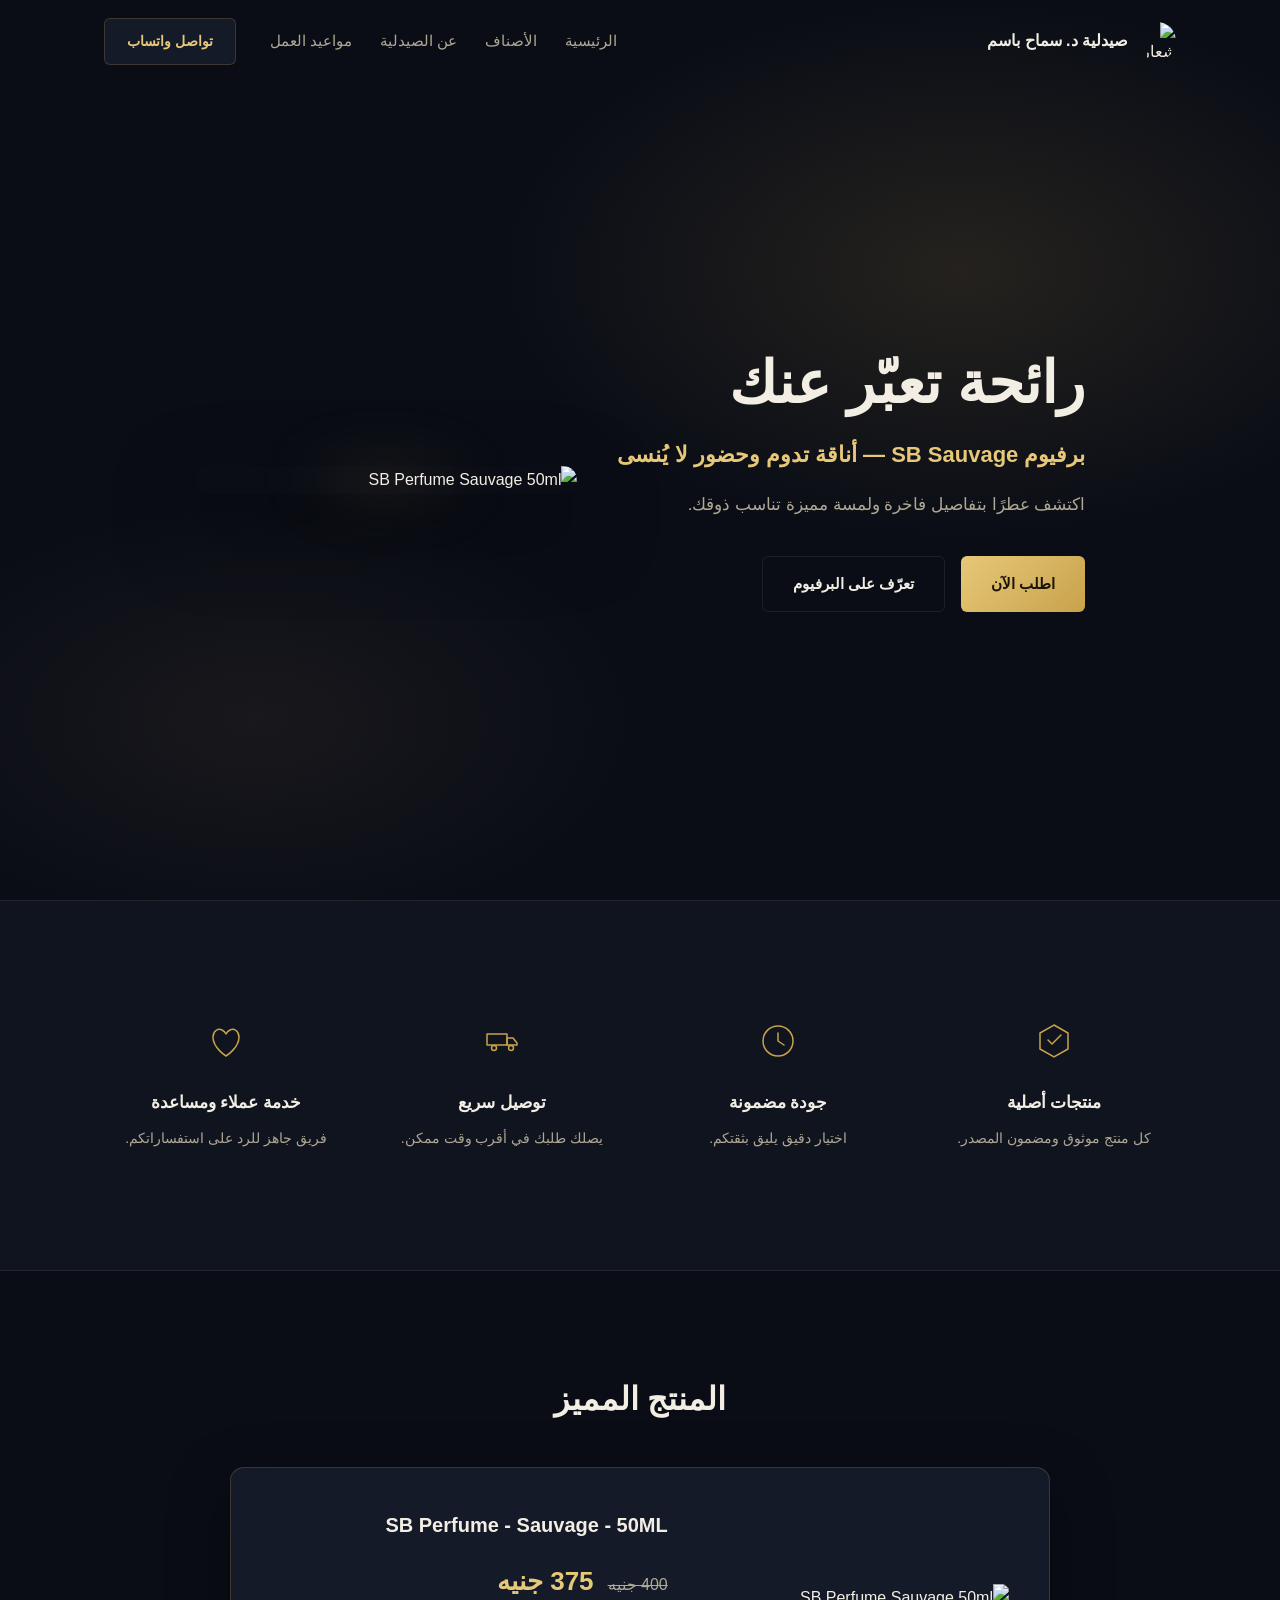
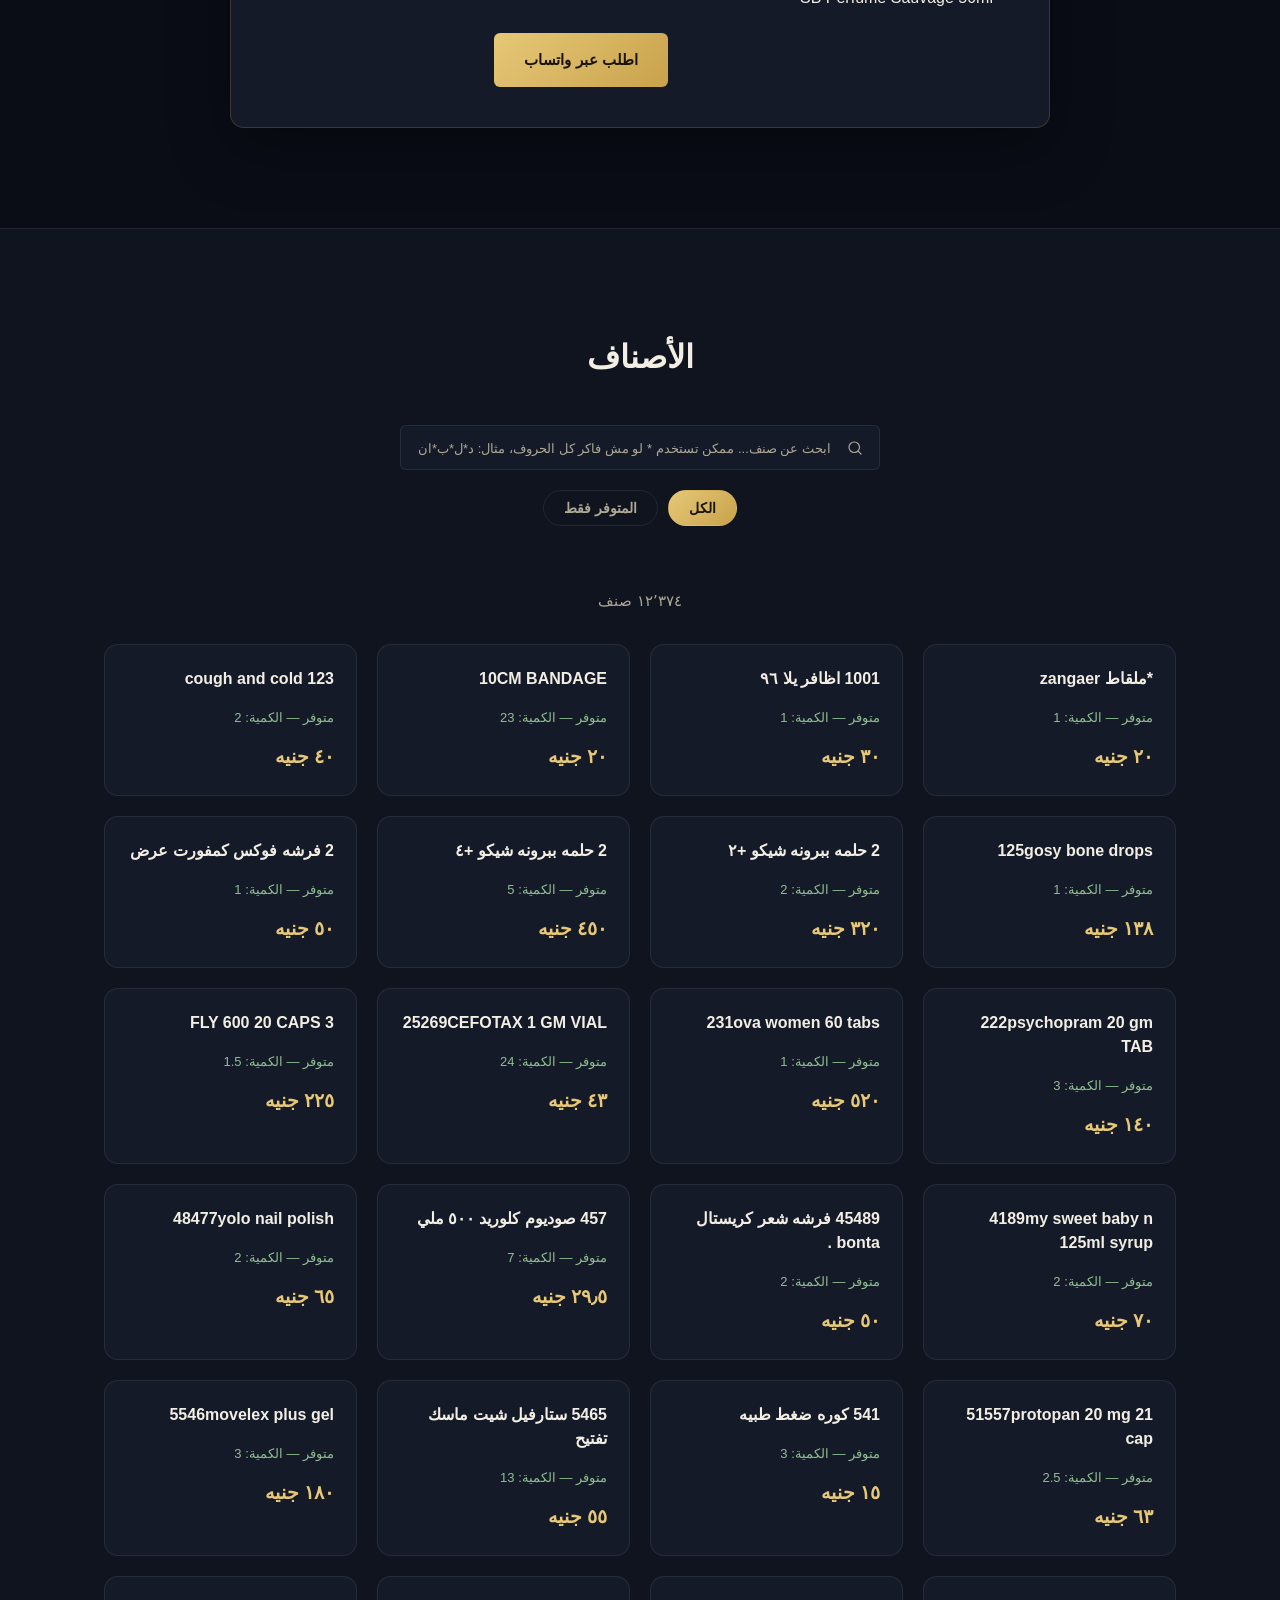
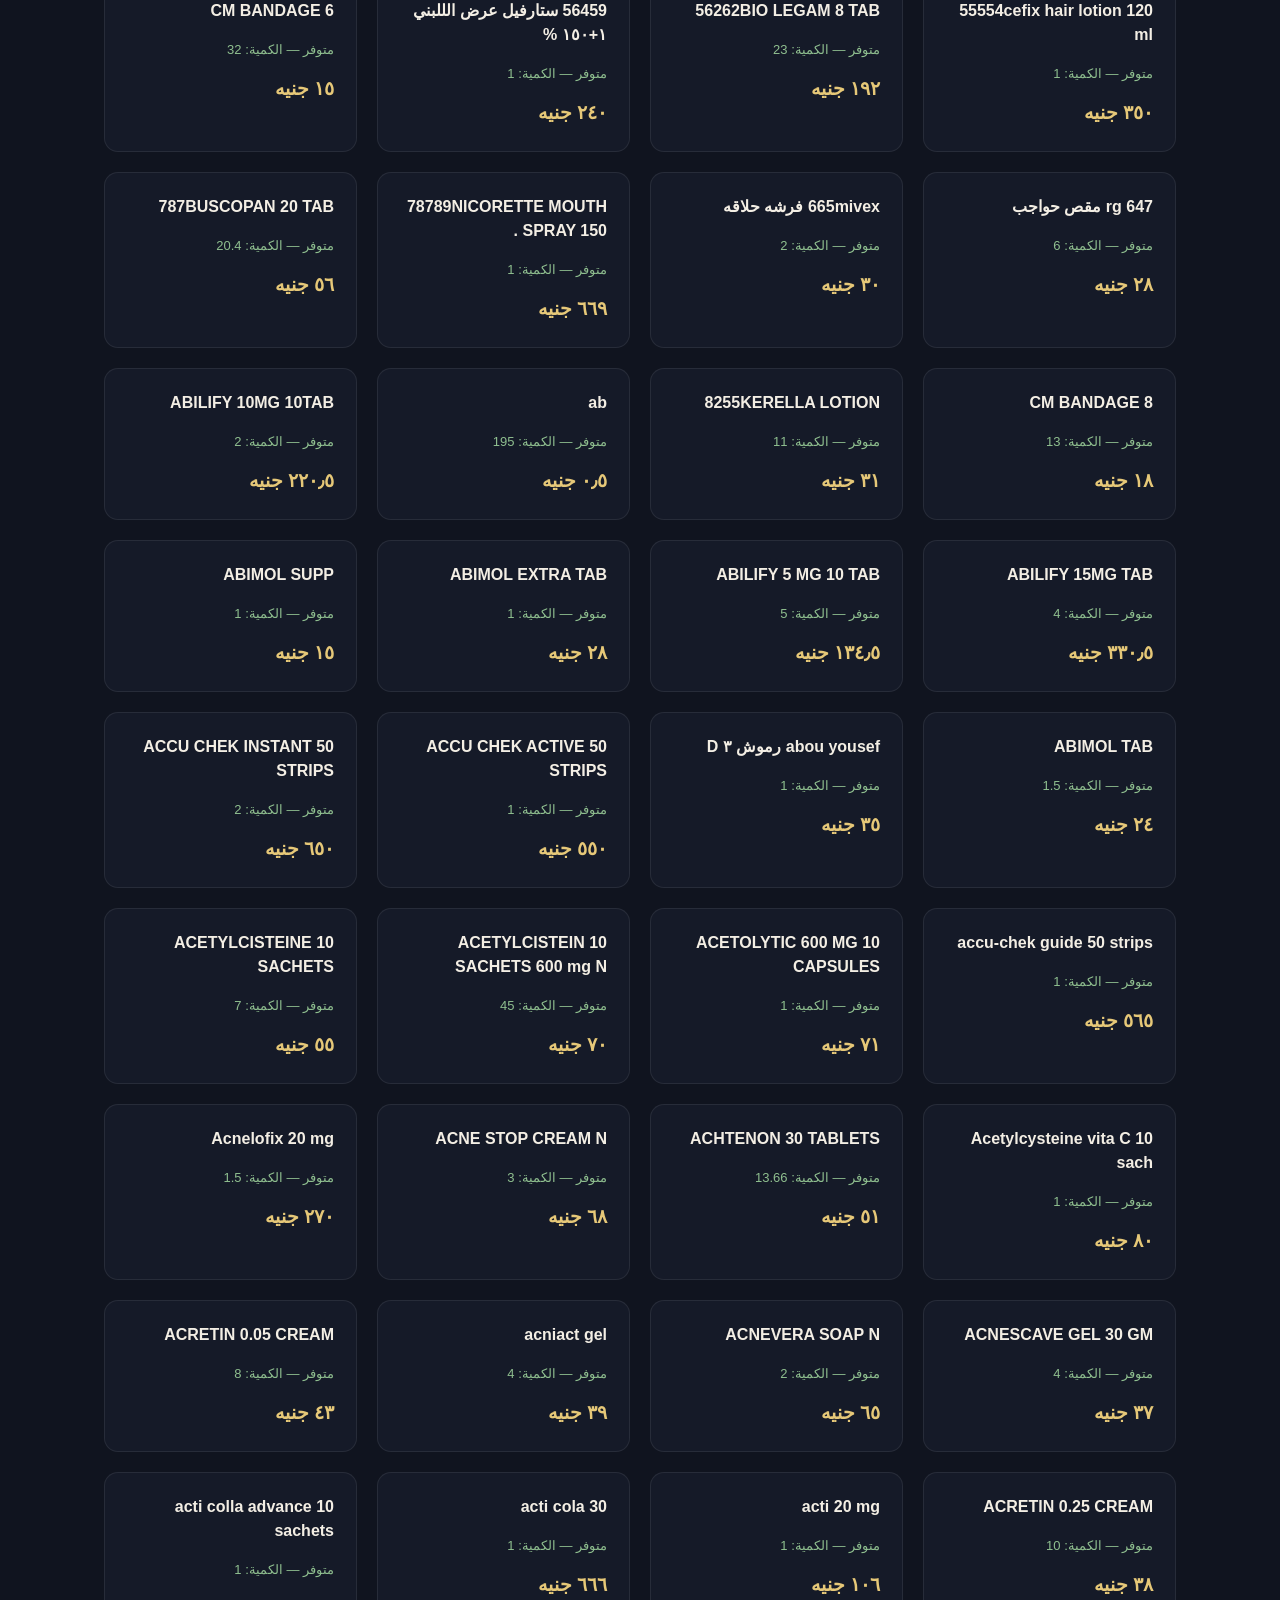
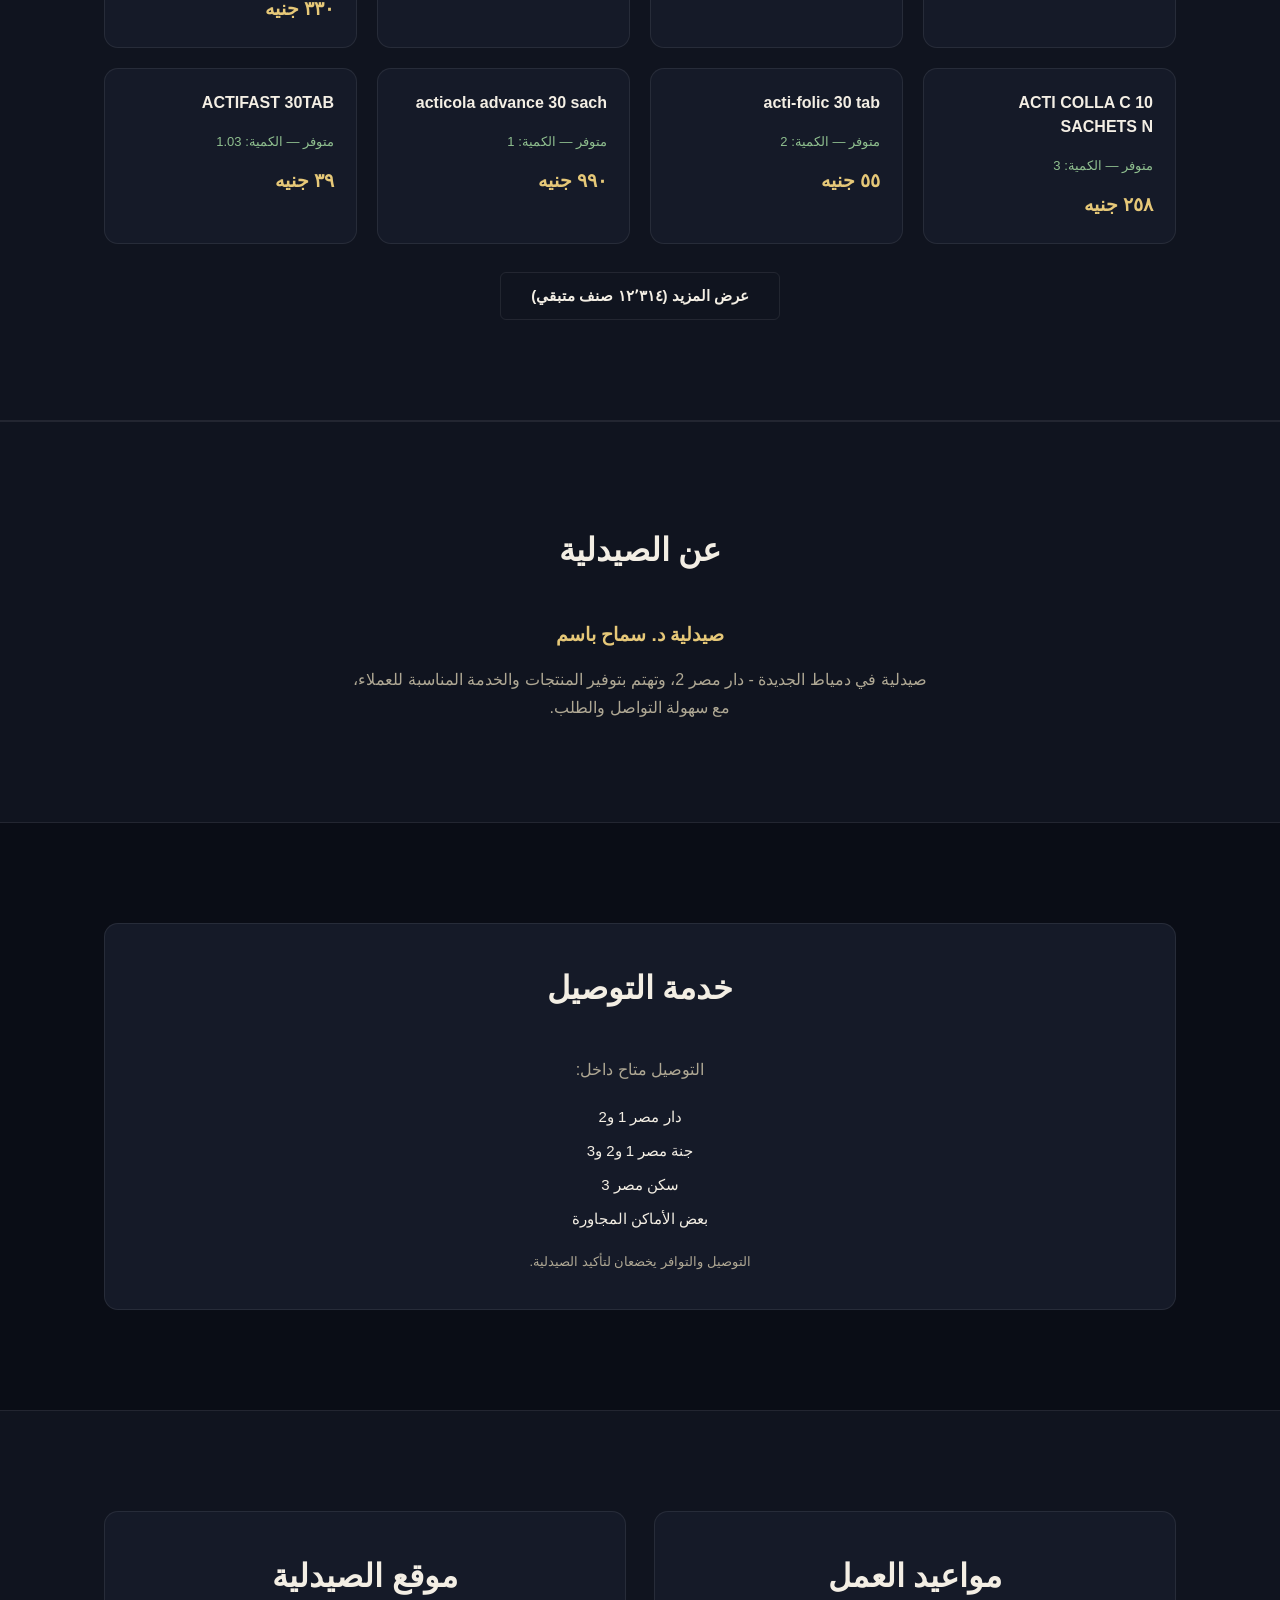
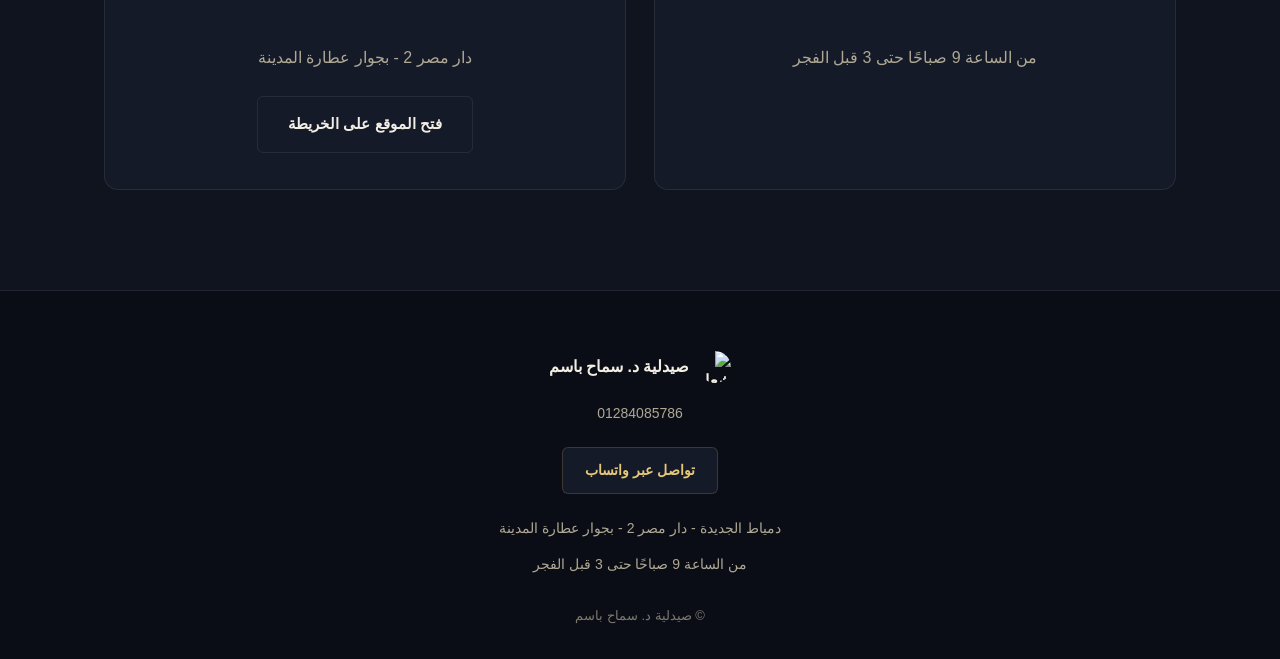
==== public/index.html @ 543767b2 "Add files via upload" ====
<!DOCTYPE html>
<html lang="ar" dir="rtl">
<head>
<meta charset="UTF-8">
<meta name="viewport" content="width=device-width, initial-scale=1.0">

<!-- تحصين أمني أساسي: مفيش سكريبتات خارجية إلا جوجل فونتس، ومفيش فورمات أو إطارات مسموحة -->
<meta http-equiv="Content-Security-Policy" content="default-src 'self'; script-src 'self'; style-src 'self' https://fonts.googleapis.com 'unsafe-inline'; font-src https://fonts.gstatic.com; img-src 'self' data:; connect-src 'self'; object-src 'none'; base-uri 'self'; form-action 'none'; upgrade-insecure-requests">
<meta http-equiv="X-Content-Type-Options" content="nosniff">
<meta name="referrer" content="strict-origin-when-cross-origin">
<title>صيدلية د. سماح باسم | برفيوم SB Sauvage</title>
<meta name="description" content="صيدلية د. سماح باسم في دمياط الجديدة - دار مصر. اكتشف برفيوم SB Sauvage الفاخر، واطلب بسهولة عبر واتساب.">

<meta property="og:title" content="صيدلية د. سماح باسم | برفيوم SB Sauvage">
<meta property="og:description" content="اكتشف عطرًا بتفاصيل فاخرة ولمسة مميزة تناسب ذوقك. اطلب الآن عبر واتساب.">
<meta property="og:type" content="website">
<meta property="og:image" content="assets/product-sauvage.jpg">

<link rel="preconnect" href="https://fonts.googleapis.com">
<link rel="preconnect" href="https://fonts.gstatic.com" crossorigin>
<link href="https://fonts.googleapis.com/css2?family=Cairo:wght@600;700;800&family=Tajawal:wght@400;500;700&display=swap" rel="stylesheet">

<link rel="stylesheet" href="style.css">
</head>
<body>

<!-- ==================== Navbar ==================== -->
<header class="navbar" id="navbar">
  <div class="container navbar-inner">
    <a href="#hero" class="brand">
      <img src="assets/logo-circle.png" alt="شعار صيدلية د. سماح باسم" class="brand-logo">
      <span class="brand-name">صيدلية د. سماح باسم</span>
    </a>

    <nav class="nav-links" id="navLinks">
      <a href="#hero" class="nav-link">الرئيسية</a>
      <a href="#catalog" class="nav-link">الأصناف</a>
      <a href="#about" class="nav-link">عن الصيدلية</a>
      <a href="#hours" class="nav-link">مواعيد العمل</a>
      <a href="https://wa.me/201284085786?text=%D9%85%D8%B1%D8%AD%D8%A8%D9%8B%D8%A7%D8%8C%20%D8%A3%D8%B1%D9%8A%D8%AF%20%D8%A7%D9%84%D8%A7%D8%B3%D8%AA%D9%81%D8%B3%D8%A7%D8%B1%20%D8%B9%D9%86%20%D8%B5%D9%8A%D8%AF%D9%84%D9%8A%D8%A9%20%D8%AF.%20%D8%B3%D9%85%D8%A7%D8%AD%20%D8%A8%D8%A7%D8%B3%D9%85%20%D9%88%D8%A7%D9%84%D9%85%D9%86%D8%AA%D8%AC%D8%A7%D8%AA%20%D8%A7%D9%84%D9%85%D8%AA%D8%A7%D8%AD%D8%A9." class="btn btn-whatsapp nav-cta" target="_blank" rel="noopener">تواصل واتساب</a>
    </nav>

    <button class="nav-toggle" id="navToggle" aria-label="فتح القائمة" aria-expanded="false" aria-controls="navLinks">
      <span></span>
      <span></span>
      <span></span>
    </button>
  </div>
</header>

<!-- ==================== Hero ==================== -->
<section class="hero" id="hero">
  <div class="hero-glow" aria-hidden="true"></div>

  <div class="container hero-inner">
    <div class="hero-text reveal">
      <h1 class="hero-title">رائحة تعبّر عنك</h1>
      <p class="hero-subtitle">برفيوم SB Sauvage — أناقة تدوم وحضور لا يُنسى</p>
      <p class="hero-desc">اكتشف عطرًا بتفاصيل فاخرة ولمسة مميزة تناسب ذوقك.</p>

      <div class="hero-actions">
        <a href="https://wa.me/201284085786?text=%D8%A7%D9%84%D8%B3%D9%84%D8%A7%D9%85%20%D8%B9%D9%84%D9%8A%D9%83%D9%85%20%D8%AD%D8%A8%D9%8A%D8%AA%20%D8%A7%D8%B3%D8%AA%D9%81%D8%B3%D8%B1%20%D8%B9%D9%86%20%D8%AA%D9%88%D8%A7%D9%81%D8%B1%20SB%20Perfume%2050ml." class="btn btn-gold" target="_blank" rel="noopener">اطلب الآن</a>
        <a href="#product" class="btn btn-outline">تعرّف على البرفيوم</a>
      </div>
    </div>

    <div class="hero-image reveal">
      <div class="hero-image-glow" aria-hidden="true"></div>
      <img src="assets/product-sauvage.jpg" alt="SB Perfume Sauvage 50ml" class="hero-perfume-img">
    </div>
  </div>
</section>

<!-- ==================== مميزات بسيطة ==================== -->
<section class="features" id="features">
  <div class="container features-grid">

    <div class="feature reveal">
      <svg class="feature-icon" viewBox="0 0 40 40" fill="none" xmlns="http://www.w3.org/2000/svg" aria-hidden="true">
        <path d="M20 4 L34 12 V28 L20 36 L6 28 V12 Z" stroke="currentColor" stroke-width="1.5"/>
        <path d="M14 19 L18 23 L27 14" stroke="currentColor" stroke-width="1.5" stroke-linecap="round" stroke-linejoin="round"/>
      </svg>
      <h3>منتجات أصلية</h3>
      <p>كل منتج موثوق ومضمون المصدر.</p>
    </div>

    <div class="feature reveal">
      <svg class="feature-icon" viewBox="0 0 40 40" fill="none" xmlns="http://www.w3.org/2000/svg" aria-hidden="true">
        <circle cx="20" cy="20" r="15" stroke="currentColor" stroke-width="1.5"/>
        <path d="M20 12 V20 L26 24" stroke="currentColor" stroke-width="1.5" stroke-linecap="round" stroke-linejoin="round"/>
      </svg>
      <h3>جودة مضمونة</h3>
      <p>اختيار دقيق يليق بثقتكم.</p>
    </div>

    <div class="feature reveal">
      <svg class="feature-icon" viewBox="0 0 40 40" fill="none" xmlns="http://www.w3.org/2000/svg" aria-hidden="true">
        <path d="M5 24 H25 V13 H5 Z" stroke="currentColor" stroke-width="1.5" stroke-linejoin="round"/>
        <path d="M25 17 H31 L35 22 V24 H25 Z" stroke="currentColor" stroke-width="1.5" stroke-linejoin="round"/>
        <circle cx="12" cy="27" r="2.5" stroke="currentColor" stroke-width="1.5"/>
        <circle cx="29" cy="27" r="2.5" stroke="currentColor" stroke-width="1.5"/>
      </svg>
      <h3>توصيل سريع</h3>
      <p>يصلك طلبك في أقرب وقت ممكن.</p>
    </div>

    <div class="feature reveal">
      <svg class="feature-icon" viewBox="0 0 40 40" fill="none" xmlns="http://www.w3.org/2000/svg" aria-hidden="true">
        <path d="M20 35 C20 35 7 27 7 16 C7 10 12 7 16 9 C18 10 19.5 12 20 13 C20.5 12 22 10 24 9 C28 7 33 10 33 16 C33 27 20 35 20 35 Z" stroke="currentColor" stroke-width="1.5" stroke-linejoin="round"/>
      </svg>
      <h3>خدمة عملاء ومساعدة</h3>
      <p>فريق جاهز للرد على استفساراتكم.</p>
    </div>

  </div>
</section>

<!-- ==================== المنتج الأساسي ==================== -->
<section class="product-section" id="product">
  <div class="container">
    <h2 class="section-title reveal">المنتج المميز</h2>

    <div class="product-card reveal">
      <div class="product-image">
        <img src="assets/product-sauvage.jpg" alt="SB Perfume Sauvage 50ml">
      </div>
      <div class="product-info">
        <h3 class="product-name">SB Perfume - Sauvage - 50ML</h3>
        <div class="price-row">
          <span class="price-old">400 جنيه</span>
          <span class="price-new">375 جنيه</span>
        </div>
        <a href="https://wa.me/201284085786?text=%D8%A7%D9%84%D8%B3%D9%84%D8%A7%D9%85%20%D8%B9%D9%84%D9%8A%D9%83%D9%85%20%D8%AD%D8%A8%D9%8A%D8%AA%20%D8%A7%D8%B3%D8%AA%D9%81%D8%B3%D8%B1%20%D8%B9%D9%86%20%D8%AA%D9%88%D8%A7%D9%81%D8%B1%20SB%20Perfume%2050ml." class="btn btn-gold" target="_blank" rel="noopener">اطلب عبر واتساب</a>
      </div>
    </div>
  </div>
</section>

<!-- ==================== الأصناف (كتالوج قابل للبحث) ==================== -->
<section class="catalog" id="catalog">
  <div class="container">
    <h2 class="section-title reveal">الأصناف</h2>

    <div class="catalog-toolbar reveal">
      <div class="search-box">
        <svg class="search-icon" viewBox="0 0 24 24" fill="none" xmlns="http://www.w3.org/2000/svg" aria-hidden="true">
          <circle cx="11" cy="11" r="7" stroke="currentColor" stroke-width="1.6"/>
          <path d="M20 20 L16.5 16.5" stroke="currentColor" stroke-width="1.6" stroke-linecap="round"/>
        </svg>
        <input
          type="text"
          id="productSearch"
          class="search-input"
          placeholder="ابحث عن صنف... ممكن تستخدم * لو مش فاكر كل الحروف، مثال: د*ل*ب*ان"
          autocomplete="off"
          aria-label="بحث عن منتج">
      </div>

      <div class="category-bar" id="categoryBar" role="tablist" aria-label="تصفية حسب التوفر">
        <button type="button" class="category-btn is-active" data-category="الكل" role="tab" aria-selected="true">الكل</button>
        <button type="button" class="category-btn" data-category="متوفر" role="tab" aria-selected="false">المتوفر فقط</button>
      </div>
    </div>

    <p class="catalog-status" id="catalogStatus" aria-live="polite">جاري تحميل الأصناف...</p>

    <div class="product-grid" id="productGrid"></div>

    <div class="catalog-more-wrap">
      <button type="button" class="btn btn-outline" id="catalogMore" style="display:none">عرض المزيد</button>
    </div>
  </div>
</section>

<!-- ==================== عن الصيدلية ==================== -->
<section class="about" id="about">
  <div class="container about-inner reveal">
    <h2 class="section-title">عن الصيدلية</h2>
    <p class="about-name">صيدلية د. سماح باسم</p>
    <p class="about-text">صيدلية في دمياط الجديدة - دار مصر 2، وتهتم بتوفير المنتجات والخدمة المناسبة للعملاء، مع سهولة التواصل والطلب.</p>
  </div>
</section>

<!-- ==================== التوصيل ==================== -->
<section class="delivery" id="delivery">
  <div class="container">
    <div class="info-card reveal">
      <h2 class="section-title">خدمة التوصيل</h2>
      <p class="info-lead">التوصيل متاح داخل:</p>
      <ul class="delivery-list">
        <li>دار مصر 1 و2</li>
        <li>جنة مصر 1 و2 و3</li>
        <li>سكن مصر 3</li>
        <li>بعض الأماكن المجاورة</li>
      </ul>
      <p class="note">التوصيل والتوافر يخضعان لتأكيد الصيدلية.</p>
    </div>
  </div>
</section>

<!-- ==================== مواعيد العمل والموقع ==================== -->
<section class="hours" id="hours">
  <div class="container hours-grid">
    <div class="info-card reveal">
      <h2 class="section-title">مواعيد العمل</h2>
      <p class="info-lead">من الساعة 9 صباحًا حتى 3 قبل الفجر</p>
    </div>

    <div class="info-card reveal">
      <h2 class="section-title">موقع الصيدلية</h2>
      <p class="info-lead">دار مصر 2 - بجوار عطارة المدينة</p>
      <a href="https://www.google.com/maps/search/?api=1&query=%D8%AF%D8%A7%D8%B1%20%D9%85%D8%B5%D8%B1%202%20%D8%A8%D8%AC%D9%88%D8%A7%D8%B1%20%D8%B9%D8%B7%D8%A7%D8%B1%D8%A9%20%D8%A7%D9%84%D9%85%D8%AF%D9%8A%D9%86%D8%A9%20%D8%AF%D9%85%D9%8A%D8%A7%D8%B7%20%D8%A7%D9%84%D8%AC%D8%AF%D9%8A%D8%AF%D8%A9" class="btn btn-outline" target="_blank" rel="noopener">فتح الموقع على الخريطة</a>
    </div>
  </div>
</section>

<!-- ==================== Footer ==================== -->
<footer class="footer">
  <div class="container footer-inner">
    <div class="footer-brand">
      <img src="assets/logo-circle.png" alt="شعار صيدلية د. سماح باسم" class="footer-logo">
      <span>صيدلية د. سماح باسم</span>
    </div>

    <p class="footer-phone">01284085786</p>

    <a href="https://wa.me/201284085786" class="btn btn-whatsapp" target="_blank" rel="noopener">تواصل عبر واتساب</a>

    <p class="footer-address">دمياط الجديدة - دار مصر 2 - بجوار عطارة المدينة</p>
    <p class="footer-hours">من الساعة 9 صباحًا حتى 3 قبل الفجر</p>

    <p class="copyright">© صيدلية د. سماح باسم</p>
  </div>
</footer>

<script src="script.js"></script>
<script src="catalog.js"></script>
</body>
</html>
---- public/style.css ----
/* ====================================================================
   إعدادات عامة ومتغيرات التصميم (Design Tokens)
   ==================================================================== */
:root {
  /* الألوان الأساسية */
  --color-bg: #0A0D16;            /* أسود مائل للكحلي - خلفية أساسية */
  --color-bg-alt: #10141F;        /* خلفية أقسام بديلة، أفتح قليلاً */
  --color-surface: #151A28;       /* خلفية الكروت */
  --color-border: rgba(199, 164, 82, 0.22); /* حدود ذهبية خفيفة */
  --color-border-soft: rgba(255, 255, 255, 0.08);

  /* الذهبي والبرونزي */
  --color-gold: #C9A24B;
  --color-gold-light: #E6C878;
  --color-bronze: #9C7B4F;

  /* النصوص */
  --color-text: #F3EEE4;          /* أبيض دافئ */
  --color-text-muted: #AFA894;    /* رمادي بيج للنصوص الثانوية */

  /* الخطوط */
  --font-display: 'Cairo', 'Tajawal', sans-serif;
  --font-body: 'Tajawal', 'Cairo', sans-serif;

  /* المسافات */
  --section-padding: 100px 0;
  --radius-sm: 6px;
  --radius-md: 14px;

  /* الانتقالات */
  --transition-soft: 400ms cubic-bezier(0.22, 1, 0.36, 1);
}

@media (max-width: 768px) {
  :root {
    --section-padding: 64px 0;
  }
}

* {
  margin: 0;
  padding: 0;
  box-sizing: border-box;
}

html {
  scroll-behavior: smooth;
}

/* عشان لما نضغط على رابط في القائمة، عنوان القسم ميفضلش مختفي تحت الـ Navbar الثابت */
section[id] {
  scroll-margin-top: 90px;
}

body {
  font-family: var(--font-body);
  background: var(--color-bg);
  color: var(--color-text);
  line-height: 1.75;
  overflow-x: hidden;
}

.container {
  max-width: 1120px;
  margin: 0 auto;
  padding: 0 24px;
}

img {
  max-width: 100%;
  display: block;
}

a {
  color: inherit;
  text-decoration: none;
}

ul {
  list-style: none;
}

h1, h2, h3 {
  font-family: var(--font-display);
  font-weight: 700;
  color: var(--color-text);
}

/* عناصر تُخفى بصريًا لكن تبقى متاحة لقارئ الشاشة */
.visually-hidden {
  position: absolute;
  width: 1px;
  height: 1px;
  overflow: hidden;
  clip: rect(0 0 0 0);
}

/* التركيز الظاهر بلوحة المفاتيح - إتاحة أساسية */
a:focus-visible,
button:focus-visible {
  outline: 2px solid var(--color-gold-light);
  outline-offset: 3px;
  border-radius: var(--radius-sm);
}

/* ====================================================================
   الأزرار
   ==================================================================== */
.btn {
  display: inline-flex;
  align-items: center;
  justify-content: center;
  gap: 8px;
  padding: 14px 30px;
  font-family: var(--font-display);
  font-size: 15px;
  font-weight: 700;
  border-radius: var(--radius-sm);
  white-space: nowrap;
  transition: transform var(--transition-soft), box-shadow var(--transition-soft), background var(--transition-soft);
}

.btn-gold {
  background: linear-gradient(135deg, var(--color-gold-light), var(--color-gold));
  color: #1A1406;
}

.btn-gold:hover {
  transform: translateY(-2px);
  box-shadow: 0 10px 30px rgba(201, 162, 75, 0.35);
}

.btn-outline {
  background: transparent;
  color: var(--color-text);
  border: 1px solid var(--color-border-soft);
}

.btn-outline:hover {
  border-color: var(--color-gold);
  color: var(--color-gold-light);
}

.btn-whatsapp {
  background: var(--color-surface);
  color: var(--color-gold-light);
  border: 1px solid var(--color-border);
  padding: 10px 22px;
  font-size: 14px;
}

.btn-whatsapp:hover {
  background: rgba(201, 162, 75, 0.12);
  transform: translateY(-1px);
}

/* ====================================================================
   Navbar
   ==================================================================== */
.navbar {
  position: fixed;
  top: 0;
  left: 0;
  right: 0;
  z-index: 100;
  padding: 18px 0;
  background: transparent;
  transition: background var(--transition-soft), padding var(--transition-soft), border-color var(--transition-soft);
  border-bottom: 1px solid transparent;
}

.navbar.is-scrolled {
  background: rgba(10, 13, 22, 0.88);
  backdrop-filter: blur(10px);
  padding: 12px 0;
  border-bottom: 1px solid var(--color-border-soft);
}

.navbar-inner {
  display: flex;
  align-items: center;
  justify-content: space-between;
  gap: 16px;
}

.brand {
  display: flex;
  align-items: center;
  gap: 10px;
}

.brand-logo {
  width: 38px;
  height: 38px;
  border-radius: 50%;
}

.brand-name {
  font-family: var(--font-display);
  font-weight: 700;
  font-size: 16px;
  color: var(--color-text);
}

.nav-links {
  display: flex;
  align-items: center;
  gap: 28px;
}

.nav-link {
  font-size: 15px;
  color: var(--color-text-muted);
  transition: color var(--transition-soft);
  position: relative;
}

.nav-link:hover {
  color: var(--color-gold-light);
}

.nav-cta {
  margin-inline-start: 6px;
}

.nav-toggle {
  display: none;
  flex-direction: column;
  justify-content: center;
  align-items: center;
  gap: 5px;
  width: 40px;
  height: 40px;
  background: transparent;
  border: 1px solid var(--color-border-soft);
  border-radius: var(--radius-sm);
  cursor: pointer;
}

.nav-toggle span {
  display: block;
  width: 18px;
  height: 1.5px;
  background: var(--color-text);
  transition: transform var(--transition-soft), opacity var(--transition-soft);
}

.nav-toggle[aria-expanded="true"] span:nth-child(1) {
  transform: translateY(6.5px) rotate(45deg);
}

.nav-toggle[aria-expanded="true"] span:nth-child(2) {
  opacity: 0;
}

.nav-toggle[aria-expanded="true"] span:nth-child(3) {
  transform: translateY(-6.5px) rotate(-45deg);
}

@media (max-width: 860px) {
  .nav-toggle {
    display: flex;
  }

  .nav-links {
    position: absolute;
    top: 100%;
    right: 0;
    left: 0;
    background: rgba(10, 13, 22, 0.98);
    border-bottom: 1px solid var(--color-border-soft);
    flex-direction: column;
    align-items: stretch;
    gap: 0;
    max-height: 0;
    overflow: hidden;
    transition: max-height var(--transition-soft);
  }

  .nav-links.is-open {
    max-height: 400px;
  }

  .nav-link {
    padding: 16px 24px;
    border-bottom: 1px solid var(--color-border-soft);
  }

  .nav-cta {
    margin: 16px 24px;
    text-align: center;
  }
}

/* ====================================================================
   Hero
   ==================================================================== */
.hero {
  position: relative;
  min-height: 100vh;
  display: flex;
  align-items: center;
  padding: 140px 0 80px;
  overflow: hidden;
}

.hero-glow {
  position: absolute;
  inset: 0;
  background:
    radial-gradient(ellipse 60% 50% at 75% 30%, rgba(201, 162, 75, 0.14), transparent 60%),
    radial-gradient(ellipse 50% 40% at 20% 80%, rgba(156, 123, 79, 0.10), transparent 60%);
  pointer-events: none;
}

.hero-inner {
  position: relative;
  display: grid;
  grid-template-columns: 1.1fr 0.9fr;
  align-items: center;
  gap: 40px;
}

.hero-title {
  font-size: clamp(38px, 5vw, 58px);
  line-height: 1.2;
  margin-bottom: 18px;
}

.hero-subtitle {
  font-size: clamp(18px, 2vw, 22px);
  color: var(--color-gold-light);
  font-family: var(--font-display);
  font-weight: 600;
  margin-bottom: 16px;
}

.hero-desc {
  font-size: 17px;
  color: var(--color-text-muted);
  max-width: 44ch;
  margin-bottom: 36px;
}

.hero-actions {
  display: flex;
  flex-wrap: wrap;
  gap: 16px;
}

.hero-image {
  position: relative;
  display: flex;
  align-items: center;
  justify-content: center;
}

.hero-image-glow {
  position: absolute;
  width: 70%;
  height: 70%;
  background: radial-gradient(circle, rgba(201, 162, 75, 0.28), transparent 70%);
  filter: blur(30px);
  z-index: 0;
}

.hero-perfume-img {
  position: relative;
  z-index: 1;
  width: 100%;
  max-width: 400px;
  border-radius: var(--radius-md);
  box-shadow: 0 30px 80px rgba(0, 0, 0, 0.55);
  animation: float 6s ease-in-out infinite;
}

@media (max-width: 860px) {
  .hero {
    padding-top: 120px;
    text-align: center;
  }

  .hero-inner {
    grid-template-columns: 1fr;
  }

  .hero-desc {
    margin-inline: auto;
  }

  .hero-actions {
    justify-content: center;
  }

  .hero-image {
    order: -1;
    margin-bottom: 20px;
  }

  .hero-perfume-img {
    max-width: 260px;
  }
}

@keyframes float {
  0%, 100% { transform: translateY(0); }
  50% { transform: translateY(-14px); }
}

/* ====================================================================
   مميزات بسيطة
   ==================================================================== */
.features {
  padding: var(--section-padding);
  background: var(--color-bg-alt);
  border-top: 1px solid var(--color-border-soft);
  border-bottom: 1px solid var(--color-border-soft);
}

.features-grid {
  display: grid;
  grid-template-columns: repeat(4, 1fr);
  gap: 32px;
}

.feature {
  text-align: center;
  padding: 20px;
}

.feature-icon {
  width: 40px;
  height: 40px;
  color: var(--color-gold);
  margin: 0 auto 18px;
}

.feature h3 {
  font-size: 17px;
  margin-bottom: 8px;
}

.feature p {
  font-size: 14px;
  color: var(--color-text-muted);
}

@media (max-width: 860px) {
  .features-grid {
    grid-template-columns: repeat(2, 1fr);
  }
}

@media (max-width: 480px) {
  .features-grid {
    grid-template-columns: 1fr;
  }
}

/* ====================================================================
   عناوين الأقسام العامة
   ==================================================================== */
.section-title {
  font-size: clamp(24px, 3vw, 32px);
  text-align: center;
  margin-bottom: 40px;
}

/* ====================================================================
   المنتج الأساسي
   ==================================================================== */
.product-section {
  padding: var(--section-padding);
}

.product-card {
  display: grid;
  grid-template-columns: 0.85fr 1.15fr;
  align-items: center;
  gap: 48px;
  max-width: 820px;
  margin: 0 auto;
  background: var(--color-surface);
  border: 1px solid var(--color-border);
  border-radius: var(--radius-md);
  padding: 40px;
  box-shadow: 0 20px 60px rgba(0, 0, 0, 0.35);
  transition: transform var(--transition-soft), box-shadow var(--transition-soft);
}

.product-card:hover {
  transform: translateY(-4px);
  box-shadow: 0 30px 80px rgba(0, 0, 0, 0.45);
}

.product-image img {
  border-radius: var(--radius-sm);
}

.product-name {
  font-size: 20px;
  margin-bottom: 16px;
}

.price-row {
  display: flex;
  align-items: baseline;
  gap: 14px;
  margin-bottom: 28px;
}

.price-old {
  text-decoration: line-through;
  color: var(--color-text-muted);
  font-size: 16px;
}

.price-new {
  font-family: var(--font-display);
  font-size: 26px;
  font-weight: 700;
  color: var(--color-gold-light);
}

@media (max-width: 700px) {
  .product-card {
    grid-template-columns: 1fr;
    text-align: center;
    padding: 32px 24px;
  }

  .product-image {
    max-width: 220px;
    margin: 0 auto;
  }

  .price-row {
    justify-content: center;
  }
}

/* ====================================================================
   الأصناف (كتالوج قابل للبحث والتصفية)
   ==================================================================== */
.catalog {
  padding: var(--section-padding);
  background: var(--color-bg-alt);
  border-top: 1px solid var(--color-border-soft);
  border-bottom: 1px solid var(--color-border-soft);
}

.catalog-toolbar {
  display: flex;
  flex-direction: column;
  align-items: center;
  gap: 20px;
  margin-bottom: 32px;
}

.search-box {
  position: relative;
  width: 100%;
  max-width: 480px;
}

.search-icon {
  position: absolute;
  top: 50%;
  right: 16px;
  transform: translateY(-50%);
  width: 18px;
  height: 18px;
  color: var(--color-text-muted);
  pointer-events: none;
}

.search-input {
  width: 100%;
  padding: 13px 48px 13px 18px;
  background: var(--color-surface);
  border: 1px solid var(--color-border-soft);
  border-radius: var(--radius-sm);
  color: var(--color-text);
  font-family: var(--font-body);
  font-size: 15px;
  transition: border-color var(--transition-soft);
}

.search-input::placeholder {
  color: var(--color-text-muted);
  font-size: 13px;
}

.search-input:focus {
  outline: none;
  border-color: var(--color-gold);
}

.category-bar {
  display: flex;
  flex-wrap: wrap;
  justify-content: center;
  gap: 10px;
}

.category-btn {
  padding: 9px 20px;
  font-family: var(--font-display);
  font-size: 14px;
  font-weight: 600;
  color: var(--color-text-muted);
  background: transparent;
  border: 1px solid var(--color-border-soft);
  border-radius: 999px;
  cursor: pointer;
  transition: border-color var(--transition-soft), color var(--transition-soft), background var(--transition-soft);
}

.category-btn:hover {
  color: var(--color-gold-light);
  border-color: var(--color-border);
}

.category-btn.is-active {
  background: linear-gradient(135deg, var(--color-gold-light), var(--color-gold));
  color: #1A1406;
  border-color: transparent;
}

.catalog-status {
  text-align: center;
  color: var(--color-text-muted);
  font-size: 15px;
  padding: 30px 0;
}

.product-grid {
  display: grid;
  grid-template-columns: repeat(4, 1fr);
  gap: 20px;
}

.catalog-card {
  background: var(--color-surface);
  border: 1px solid var(--color-border-soft);
  border-radius: var(--radius-md);
  padding: 22px;
  transition: border-color var(--transition-soft), transform var(--transition-soft);
}

.catalog-card:hover {
  border-color: var(--color-border);
  transform: translateY(-3px);
}

.catalog-card-category {
  display: inline-block;
  font-size: 12px;
  color: var(--color-gold-light);
  background: rgba(201, 162, 75, 0.1);
  border: 1px solid var(--color-border);
  border-radius: 999px;
  padding: 3px 12px;
  margin-bottom: 12px;
}

.catalog-card-name {
  font-size: 16px;
  margin-bottom: 12px;
  line-height: 1.5;
}

.stock-badge {
  display: inline-block;
  font-size: 13px;
  margin-bottom: 10px;
}

.stock-badge.in-stock {
  color: #8FBF8F;
}

.stock-badge.out-of-stock {
  color: #C77B6B;
}

.catalog-card-price {
  font-family: var(--font-display);
  font-size: 19px;
  font-weight: 700;
  color: var(--color-gold-light);
}

@media (max-width: 1020px) {
  .product-grid {
    grid-template-columns: repeat(3, 1fr);
  }
}

@media (max-width: 760px) {
  .product-grid {
    grid-template-columns: repeat(2, 1fr);
  }

  .category-bar {
    gap: 8px;
  }

  .category-btn {
    padding: 8px 14px;
    font-size: 13px;
  }
}

@media (max-width: 480px) {
  .product-grid {
    grid-template-columns: 1fr;
  }
}

/* ====================================================================
   عن الصيدلية
   ==================================================================== */
.about {
  padding: var(--section-padding);
  background: var(--color-bg-alt);
  border-top: 1px solid var(--color-border-soft);
  border-bottom: 1px solid var(--color-border-soft);
}

.about-inner {
  max-width: 640px;
  text-align: center;
}

.about-name {
  font-family: var(--font-display);
  font-size: 19px;
  color: var(--color-gold-light);
  font-weight: 700;
  margin-bottom: 14px;
}

.about-text {
  color: var(--color-text-muted);
  font-size: 16px;
}

/* ====================================================================
   بطاقات المعلومات (التوصيل / المواعيد / الموقع)
   ==================================================================== */
.info-card {
  background: var(--color-surface);
  border: 1px solid var(--color-border-soft);
  border-radius: var(--radius-md);
  padding: 36px;
  text-align: center;
  transition: border-color var(--transition-soft);
}

.info-card:hover {
  border-color: var(--color-border);
}

.info-lead {
  font-size: 16px;
  color: var(--color-text-muted);
  margin-bottom: 8px;
}

.delivery {
  padding: var(--section-padding);
}

.delivery-list {
  display: inline-flex;
  flex-direction: column;
  gap: 8px;
  margin: 12px 0 18px;
  color: var(--color-text);
  font-size: 15px;
}

.note {
  font-size: 13px;
  color: var(--color-text-muted);
}

.hours {
  padding: var(--section-padding);
  background: var(--color-bg-alt);
  border-top: 1px solid var(--color-border-soft);
  border-bottom: 1px solid var(--color-border-soft);
}

.hours-grid {
  display: grid;
  grid-template-columns: 1fr 1fr;
  gap: 28px;
}

.hours-grid .info-card .btn {
  margin-top: 16px;
}

@media (max-width: 700px) {
  .hours-grid {
    grid-template-columns: 1fr;
  }
}

/* ====================================================================
   Footer
   ==================================================================== */
.footer {
  padding: 60px 0 32px;
  text-align: center;
}

.footer-inner {
  display: flex;
  flex-direction: column;
  align-items: center;
  gap: 12px;
}

.footer-brand {
  display: flex;
  align-items: center;
  gap: 10px;
  font-family: var(--font-display);
  font-weight: 700;
  font-size: 16px;
  margin-bottom: 6px;
}

.footer-logo {
  width: 32px;
  height: 32px;
  border-radius: 50%;
}

.footer-phone,
.footer-address,
.footer-hours {
  font-size: 14px;
  color: var(--color-text-muted);
}

.footer .btn-whatsapp {
  margin: 10px 0;
}

.copyright {
  margin-top: 16px;
  font-size: 13px;
  color: var(--color-text-muted);
  opacity: 0.7;
}

/* ====================================================================
   حركة الظهور التدريجي عند التمرير (Scroll Reveal)
   ==================================================================== */
/* العناصر ظاهرة بشكل طبيعي دائمًا افتراضيًا (بدون JS، أو قبل تحميله) */
.reveal {
  opacity: 1;
  transform: none;
  transition: opacity 700ms ease, transform 700ms ease;
}

/* الكلاس ده بيتضاف من الـ JS فقط للعناصر تحت الشاشة، عشان تتحرك عند الوصول ليها بالتمرير */
.reveal.reveal-hidden {
  opacity: 0;
  transform: translateY(24px);
}

/* احترام تفضيل المستخدم بتقليل الحركة */
@media (prefers-reduced-motion: reduce) {
  html {
    scroll-behavior: auto;
  }

  .hero-perfume-img {
    animation: none;
  }

  .reveal {
    opacity: 1;
    transform: none;
    transition: none;
  }

  .btn,
  .product-card,
  .catalog-card,
  .navbar {
    transition: none;
  }
}

/* زرار "عرض المزيد" في كتالوج الأصناف */
.catalog-more-wrap {
  text-align: center;
  margin-top: 28px;
}
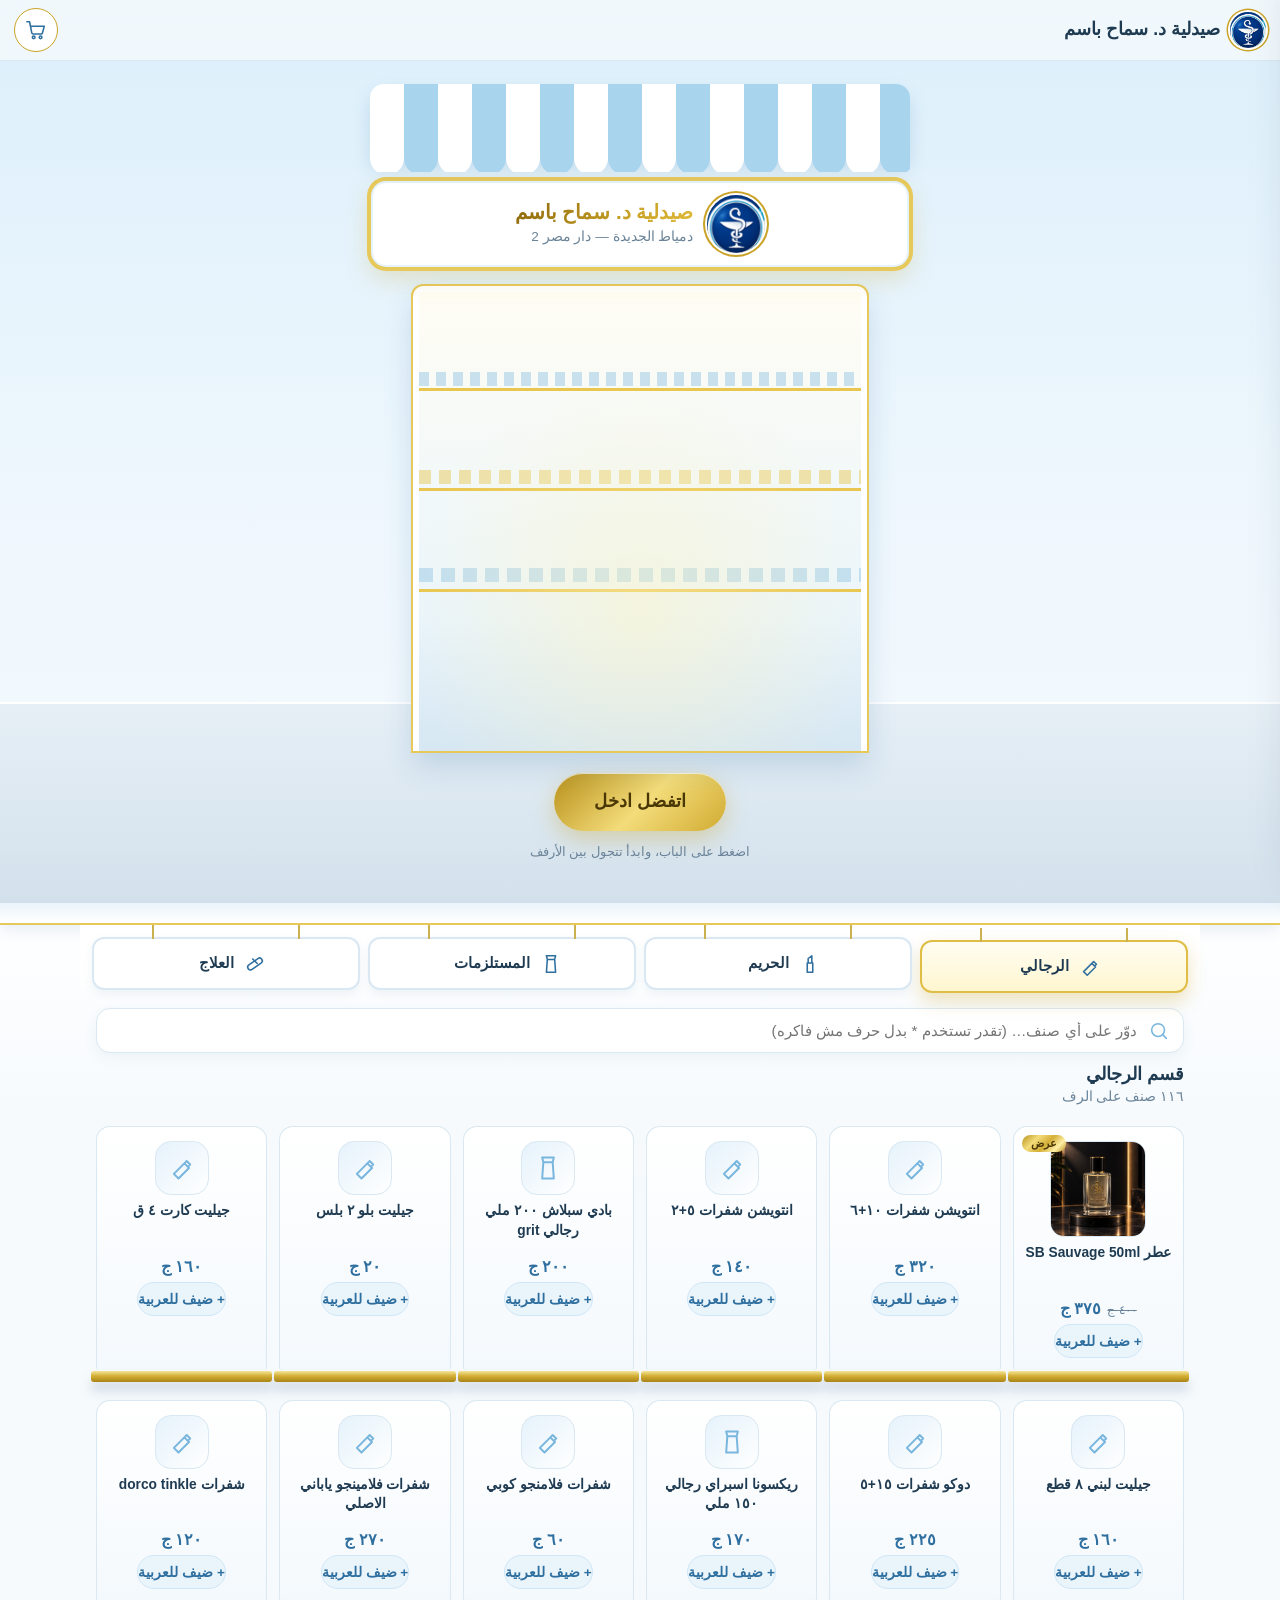
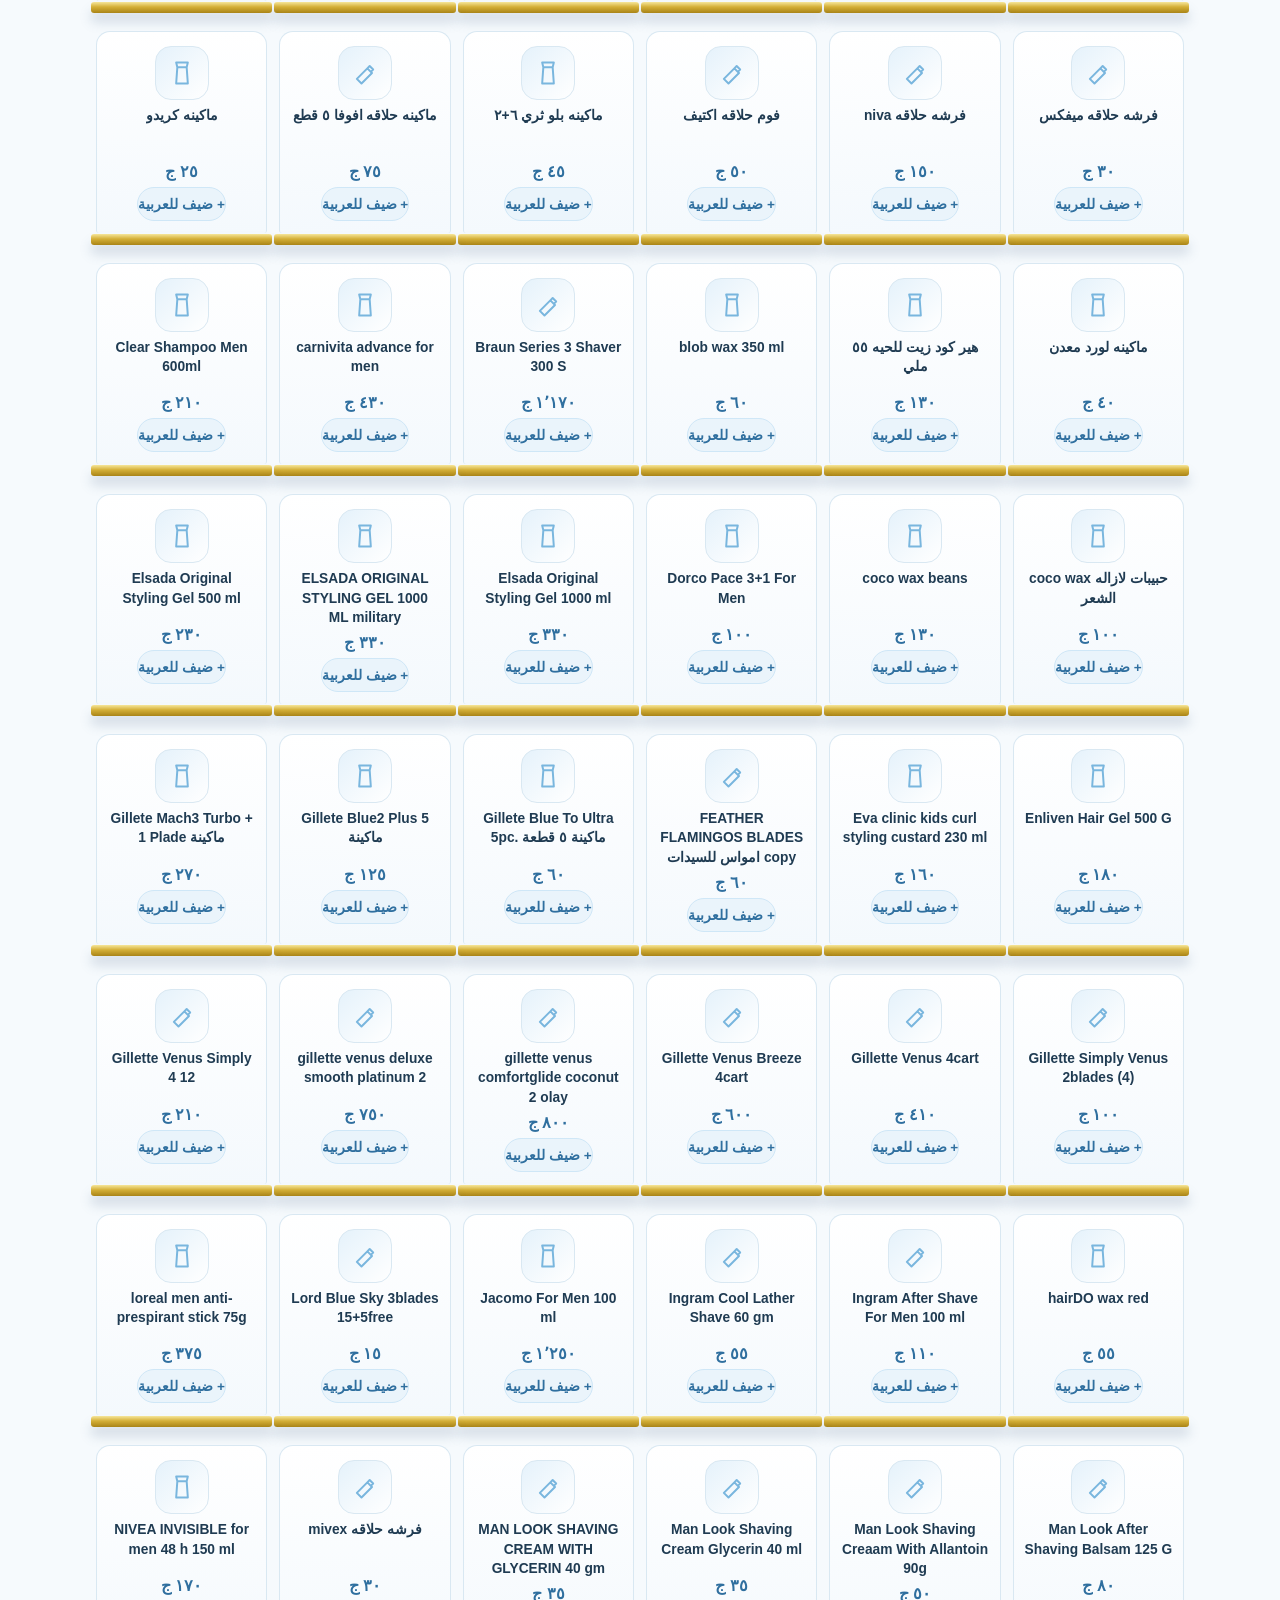
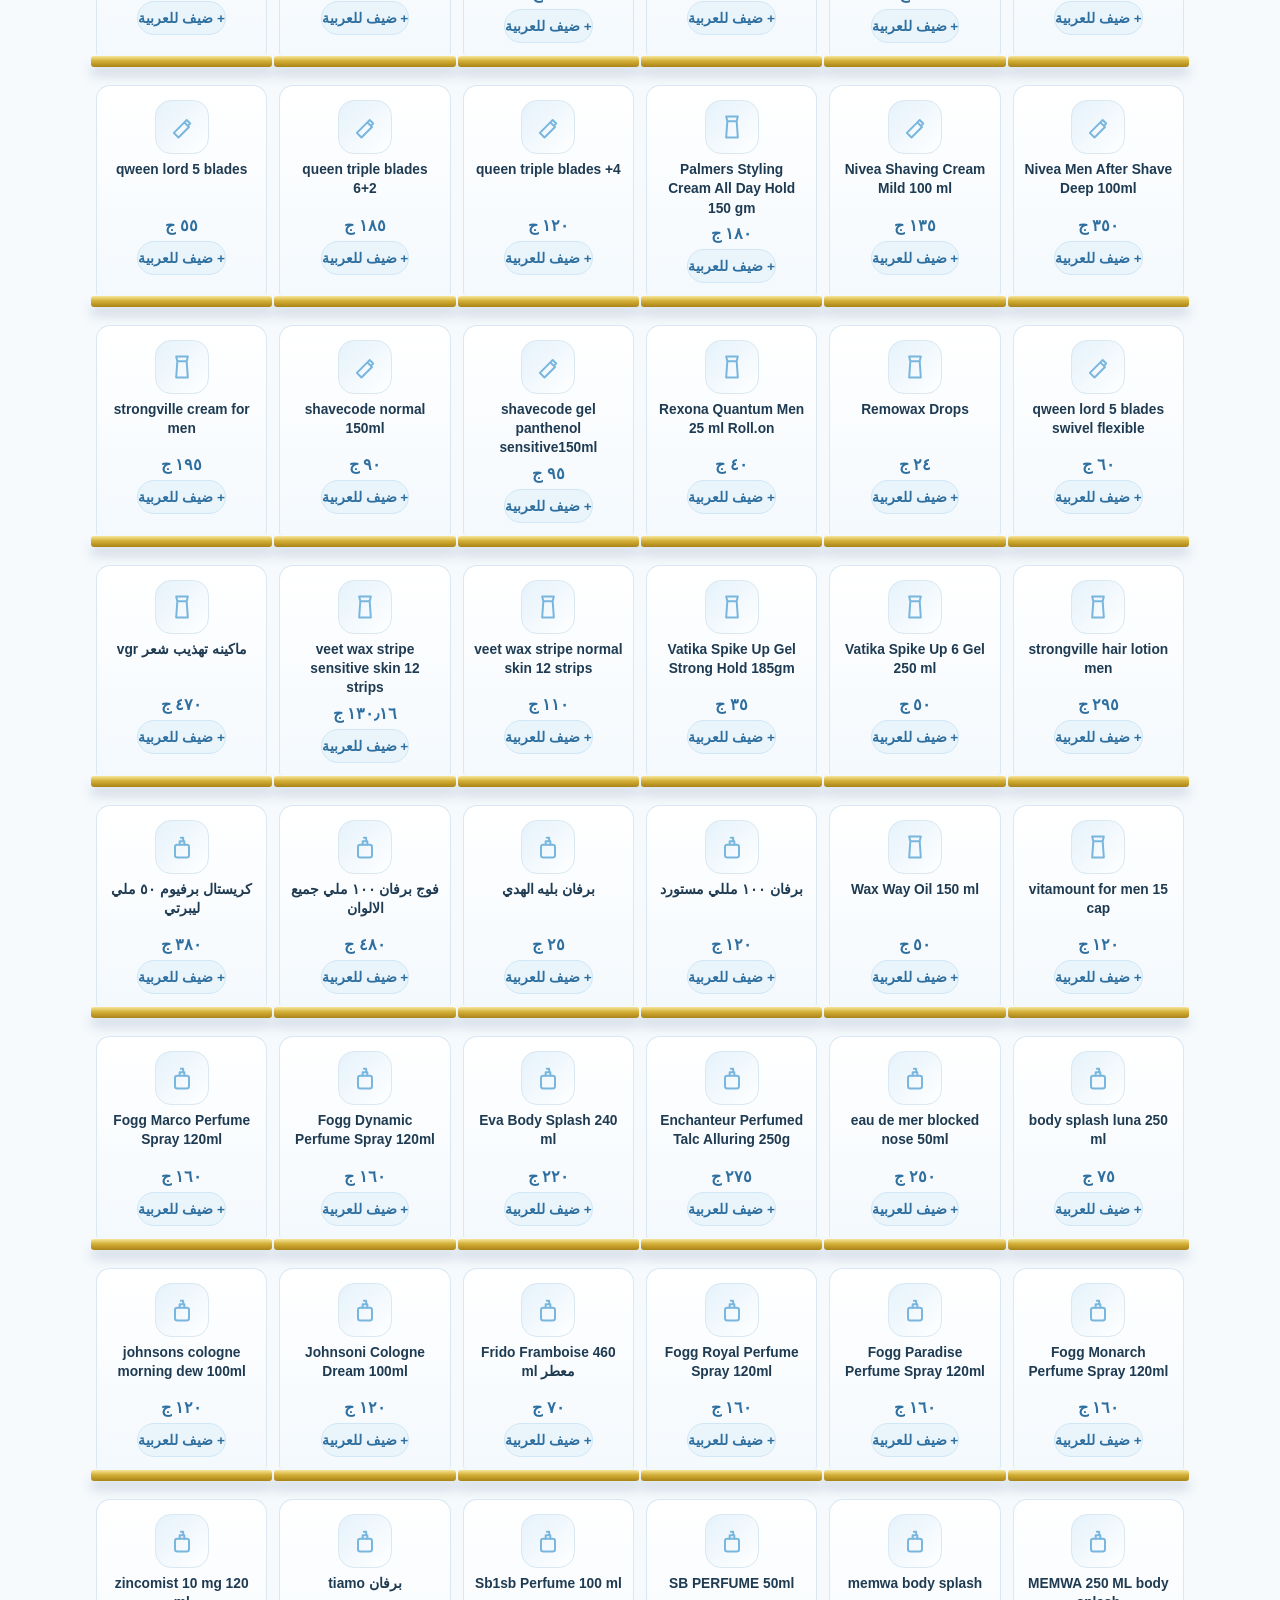
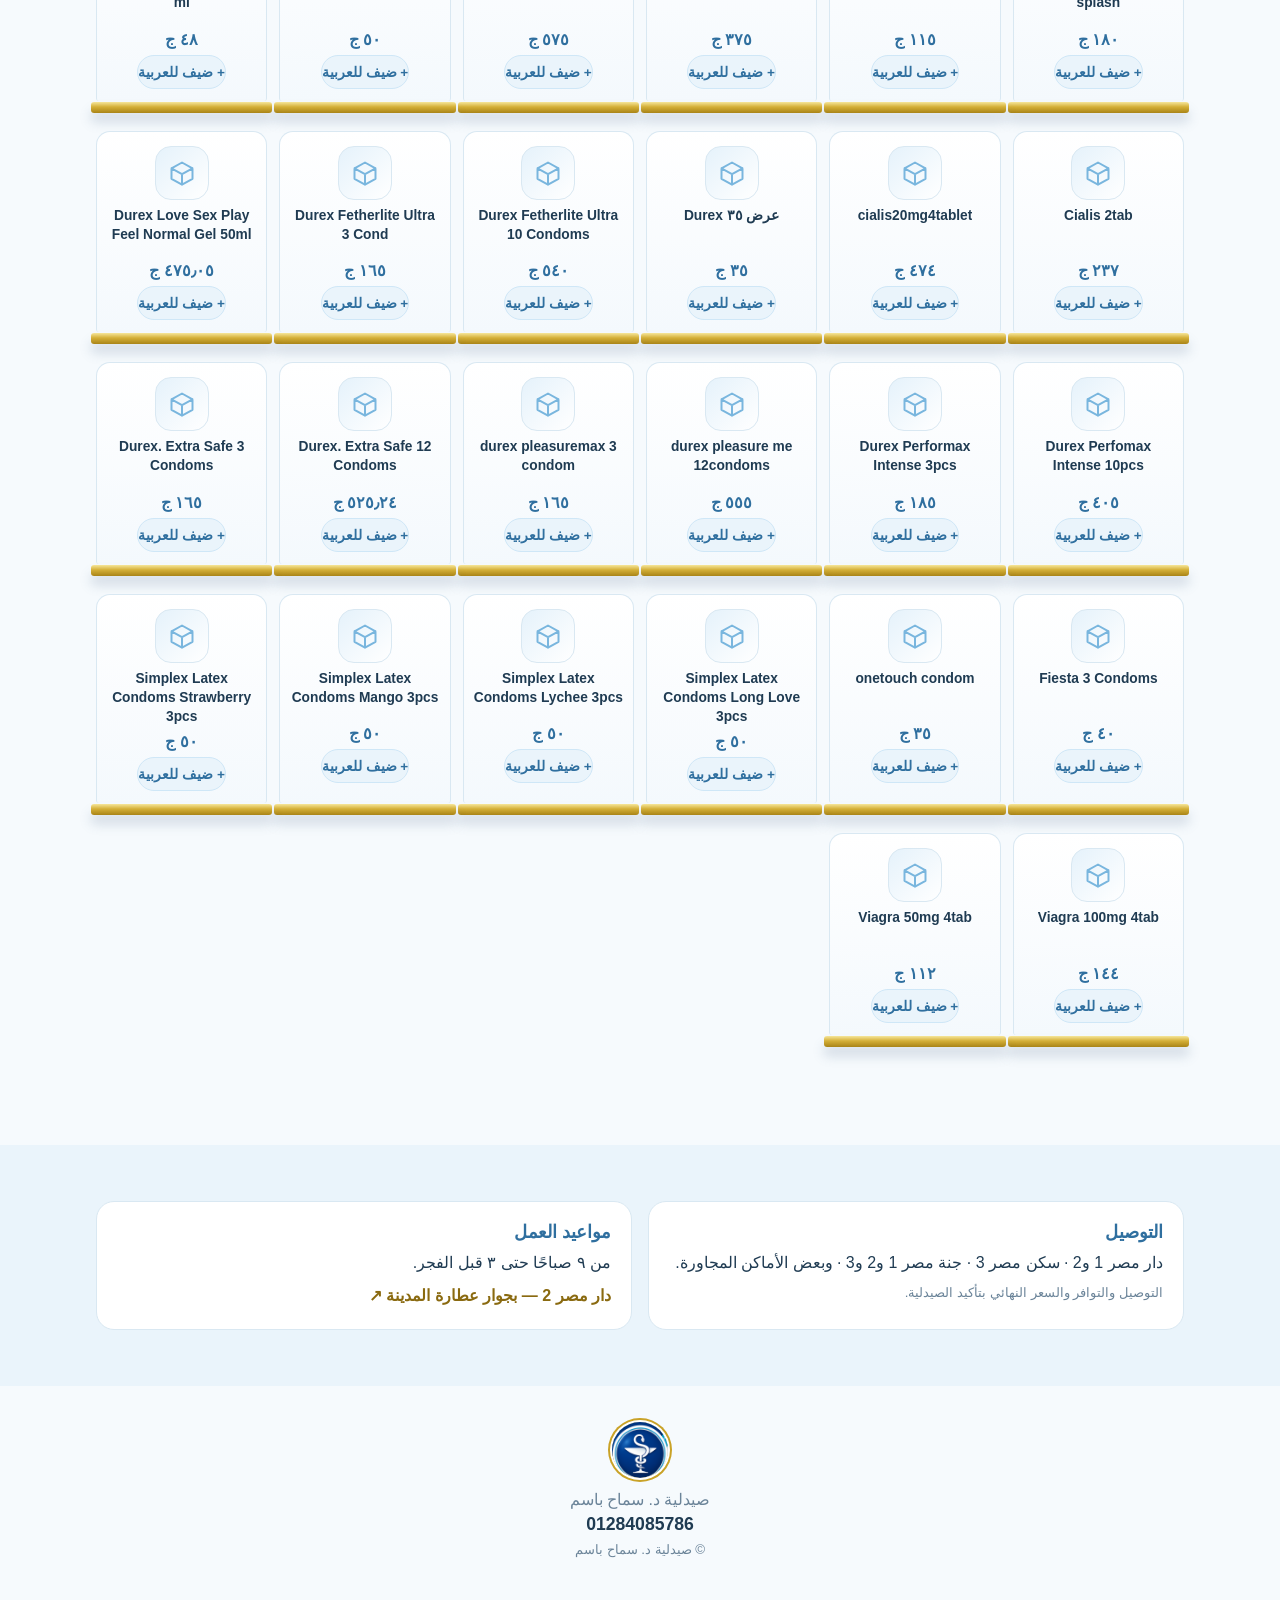
==== commit a938ea52: "Add files via upload" ====
--- a/public/index.html
+++ b/public/index.html
@@ -2,236 +2,148 @@
 <html lang="ar" dir="rtl">
 <head>
 <meta charset="UTF-8">
-<meta name="viewport" content="width=device-width, initial-scale=1.0">
-
-<!-- تحصين أمني أساسي: مفيش سكريبتات خارجية إلا جوجل فونتس، ومفيش فورمات أو إطارات مسموحة -->
+<meta name="viewport" content="width=device-width, initial-scale=1.0, viewport-fit=cover">
 <meta http-equiv="Content-Security-Policy" content="default-src 'self'; script-src 'self'; style-src 'self' https://fonts.googleapis.com 'unsafe-inline'; font-src https://fonts.gstatic.com; img-src 'self' data:; connect-src 'self'; object-src 'none'; base-uri 'self'; form-action 'none'; upgrade-insecure-requests">
 <meta http-equiv="X-Content-Type-Options" content="nosniff">
 <meta name="referrer" content="strict-origin-when-cross-origin">
-<title>صيدلية د. سماح باسم | برفيوم SB Sauvage</title>
-<meta name="description" content="صيدلية د. سماح باسم في دمياط الجديدة - دار مصر. اكتشف برفيوم SB Sauvage الفاخر، واطلب بسهولة عبر واتساب.">
-
-<meta property="og:title" content="صيدلية د. سماح باسم | برفيوم SB Sauvage">
-<meta property="og:description" content="اكتشف عطرًا بتفاصيل فاخرة ولمسة مميزة تناسب ذوقك. اطلب الآن عبر واتساب.">
+<meta name="theme-color" content="#dff0fb">
+<title>صيدلية د. سماح باسم | دمياط الجديدة - دار مصر</title>
+<meta name="description" content="صيدلية د. سماح باسم في دمياط الجديدة. تجوّل بين الأرفف، ضيف أصنافك في العربية، واطلب عبر واتساب.">
+<meta property="og:title" content="صيدلية د. سماح باسم">
+<meta property="og:description" content="ادخل الصيدلية، اختار أصنافك، واطلب عبر واتساب في ثواني.">
 <meta property="og:type" content="website">
 <meta property="og:image" content="assets/product-sauvage.jpg">
-
 <link rel="preconnect" href="https://fonts.googleapis.com">
 <link rel="preconnect" href="https://fonts.gstatic.com" crossorigin>
 <link href="https://fonts.googleapis.com/css2?family=Cairo:wght@600;700;800&family=Tajawal:wght@400;500;700&display=swap" rel="stylesheet">
-
 <link rel="stylesheet" href="style.css">
 </head>
 <body>
 
-<!-- ==================== Navbar ==================== -->
-<header class="navbar" id="navbar">
-  <div class="container navbar-inner">
-    <a href="#hero" class="brand">
-      <img src="assets/logo-circle.png" alt="شعار صيدلية د. سماح باسم" class="brand-logo">
-      <span class="brand-name">صيدلية د. سماح باسم</span>
-    </a>
-
-    <nav class="nav-links" id="navLinks">
-      <a href="#hero" class="nav-link">الرئيسية</a>
-      <a href="#catalog" class="nav-link">الأصناف</a>
-      <a href="#about" class="nav-link">عن الصيدلية</a>
-      <a href="#hours" class="nav-link">مواعيد العمل</a>
-      <a href="https://wa.me/201284085786?text=%D9%85%D8%B1%D8%AD%D8%A8%D9%8B%D8%A7%D8%8C%20%D8%A3%D8%B1%D9%8A%D8%AF%20%D8%A7%D9%84%D8%A7%D8%B3%D8%AA%D9%81%D8%B3%D8%A7%D8%B1%20%D8%B9%D9%86%20%D8%B5%D9%8A%D8%AF%D9%84%D9%8A%D8%A9%20%D8%AF.%20%D8%B3%D9%85%D8%A7%D8%AD%20%D8%A8%D8%A7%D8%B3%D9%85%20%D9%88%D8%A7%D9%84%D9%85%D9%86%D8%AA%D8%AC%D8%A7%D8%AA%20%D8%A7%D9%84%D9%85%D8%AA%D8%A7%D8%AD%D8%A9." class="btn btn-whatsapp nav-cta" target="_blank" rel="noopener">تواصل واتساب</a>
-    </nav>
-
-    <button class="nav-toggle" id="navToggle" aria-label="فتح القائمة" aria-expanded="false" aria-controls="navLinks">
-      <span></span>
-      <span></span>
-      <span></span>
-    </button>
-  </div>
+<!-- شريط علوي خفيف -->
+<header class="topbar" id="topbar">
+  <a href="#entrance" class="brand"><img src="assets/logo-circle.png" alt="شعار الصيدلية" class="brand-logo"><span>صيدلية د. سماح باسم</span></a>
+  <button type="button" class="cart-btn" id="cartBtn" aria-label="فتح العربية">
+    <svg viewBox="0 0 24 24" class="ic"><path d="M2 3h3l2.4 12.2a1.5 1.5 0 0 0 1.5 1.2h8.6a1.5 1.5 0 0 0 1.5-1.1L21 8H6"/><circle cx="9.5" cy="20" r="1.5"/><circle cx="17" cy="20" r="1.5"/></svg>
+    <span class="cart-count" id="cartCount">0</span>
+  </button>
 </header>
 
-<!-- ==================== Hero ==================== -->
-<section class="hero" id="hero">
-  <div class="hero-glow" aria-hidden="true"></div>
+<!-- ============ الواجهة: اقف قدام الصيدلية ============ -->
+<section class="entrance" id="entrance">
+  <div class="shopfront" id="shopfront">
+    <div class="awning" aria-hidden="true"></div>
+    <div class="sign">
+      <img src="assets/logo-circle.png" alt="" class="sign-logo">
+      <div>
+        <h1>صيدلية د. سماح باسم</h1>
+        <p>دمياط الجديدة — دار مصر 2</p>
+      </div>
+    </div>
+    <div class="doorway">
+      <div class="inside" aria-hidden="true"><i class="glow"></i></div>
+      <button type="button" class="door door-r" id="doorR" aria-label="افتح الباب"><span class="handle"></span></button>
+      <button type="button" class="door door-l" id="doorL" aria-label="افتح الباب"><span class="handle"></span></button>
+      <div class="open-tag">مفتوح<small>٩ ص — ٣ فجرًا</small></div>
+    </div>
+    <button type="button" class="btn btn-gold enter-btn" id="enterBtn">اتفضل ادخل</button>
+    <p class="enter-hint">اضغط على الباب، وابدأ تتجول بين الأرفف</p>
+  </div>
+</section>
 
-  <div class="container hero-inner">
-    <div class="hero-text reveal">
-      <h1 class="hero-title">رائحة تعبّر عنك</h1>
-      <p class="hero-subtitle">برفيوم SB Sauvage — أناقة تدوم وحضور لا يُنسى</p>
-      <p class="hero-desc">اكتشف عطرًا بتفاصيل فاخرة ولمسة مميزة تناسب ذوقك.</p>
+<!-- ============ جوّه الصيدلية ============ -->
+<section class="store" id="store">
+  <div class="ceiling" aria-hidden="true"></div>
+  <nav class="aisles" id="aisles" aria-label="أقسام الصيدلية">
+    <button type="button" class="aisle is-active" data-sec="men"><svg viewBox="0 0 24 24" class="ic"><path d="M5 17l9-9 4 4-9 9zM14 8l2-2 3 3-2 2"/></svg><b>الرجالي</b><small id="n-men"></small></button>
+    <button type="button" class="aisle" data-sec="women"><svg viewBox="0 0 24 24" class="ic"><path d="M9 21V11h6v10zM10 11V6l4-3v8"/></svg><b>الحريم</b><small id="n-women"></small></button>
+    <button type="button" class="aisle" data-sec="supplies"><svg viewBox="0 0 24 24" class="ic"><path d="M7 3h10l-1 4H8zM8 7l-1 14h10L16 7"/></svg><b>المستلزمات</b><small id="n-supplies"></small></button>
+    <button type="button" class="aisle" data-sec="med"><svg viewBox="0 0 24 24" class="ic"><rect x="3" y="9" width="18" height="6" rx="3" transform="rotate(-35 12 12)"/><path d="M9.5 6.5l5 5"/></svg><b>العلاج</b><small id="n-med"></small></button>
+  </nav>
 
-      <div class="hero-actions">
-        <a href="https://wa.me/201284085786?text=%D8%A7%D9%84%D8%B3%D9%84%D8%A7%D9%85%20%D8%B9%D9%84%D9%8A%D9%83%D9%85%20%D8%AD%D8%A8%D9%8A%D8%AA%20%D8%A7%D8%B3%D8%AA%D9%81%D8%B3%D8%B1%20%D8%B9%D9%86%20%D8%AA%D9%88%D8%A7%D9%81%D8%B1%20SB%20Perfume%2050ml." class="btn btn-gold" target="_blank" rel="noopener">اطلب الآن</a>
-        <a href="#product" class="btn btn-outline">تعرّف على البرفيوم</a>
+  <div class="container">
+    <div class="counter">
+      <div class="search-box">
+        <svg class="ic search-ic" viewBox="0 0 24 24"><circle cx="11" cy="11" r="7"/><path d="M20 20l-3.5-3.5"/></svg>
+        <input type="text" id="productSearch" class="search-input" placeholder="دوّر على أي صنف… (تقدر تستخدم * بدل حرف مش فاكره)" autocomplete="off" aria-label="بحث عن صنف">
+      </div>
+      <div class="subchips" id="subChips" hidden>
+        <button type="button" class="chip is-active" data-sub="">الكل</button>
+        <button type="button" class="chip" data-sub="care">تجميل وعناية</button>
+        <button type="button" class="chip" data-sub="med">مستلزمات علاجية</button>
       </div>
     </div>
 
-    <div class="hero-image reveal">
-      <div class="hero-image-glow" aria-hidden="true"></div>
-      <img src="assets/product-sauvage.jpg" alt="SB Perfume Sauvage 50ml" class="hero-perfume-img">
+    <p class="aisle-title" id="aisleTitle"></p>
+    <p class="catalog-status" id="catalogStatus" aria-live="polite">جاري تجهيز الأرفف…</p>
+    <div class="shelf-grid" id="productGrid"></div>
+    <div id="sentinel" class="sentinel" aria-hidden="true"></div>
+
+    <div class="ask-doctor" id="askDoctor" hidden>
+      <p>مش لاقي اللي بتدور عليه؟</p>
+      <a class="btn btn-outline" id="askLink" href="#" target="_blank" rel="noopener">اسأل الدكتور على واتساب</a>
     </div>
   </div>
 </section>
 
-<!-- ==================== مميزات بسيطة ==================== -->
-<section class="features" id="features">
-  <div class="container features-grid">
-
-    <div class="feature reveal">
-      <svg class="feature-icon" viewBox="0 0 40 40" fill="none" xmlns="http://www.w3.org/2000/svg" aria-hidden="true">
-        <path d="M20 4 L34 12 V28 L20 36 L6 28 V12 Z" stroke="currentColor" stroke-width="1.5"/>
-        <path d="M14 19 L18 23 L27 14" stroke="currentColor" stroke-width="1.5" stroke-linecap="round" stroke-linejoin="round"/>
-      </svg>
-      <h3>منتجات أصلية</h3>
-      <p>كل منتج موثوق ومضمون المصدر.</p>
+<!-- ============ عند الكاشير ============ -->
+<section class="cashier" id="cashier">
+  <div class="container info-grid">
+    <div class="info-card">
+      <h2>التوصيل</h2>
+      <p>دار مصر 1 و2 · سكن مصر 3 · جنة مصر 1 و2 و3 · وبعض الأماكن المجاورة.</p>
+      <small>التوصيل والتوافر والسعر النهائي بتأكيد الصيدلية.</small>
     </div>
-
-    <div class="feature reveal">
-      <svg class="feature-icon" viewBox="0 0 40 40" fill="none" xmlns="http://www.w3.org/2000/svg" aria-hidden="true">
-        <circle cx="20" cy="20" r="15" stroke="currentColor" stroke-width="1.5"/>
-        <path d="M20 12 V20 L26 24" stroke="currentColor" stroke-width="1.5" stroke-linecap="round" stroke-linejoin="round"/>
-      </svg>
-      <h3>جودة مضمونة</h3>
-      <p>اختيار دقيق يليق بثقتكم.</p>
-    </div>
-
-    <div class="feature reveal">
-      <svg class="feature-icon" viewBox="0 0 40 40" fill="none" xmlns="http://www.w3.org/2000/svg" aria-hidden="true">
-        <path d="M5 24 H25 V13 H5 Z" stroke="currentColor" stroke-width="1.5" stroke-linejoin="round"/>
-        <path d="M25 17 H31 L35 22 V24 H25 Z" stroke="currentColor" stroke-width="1.5" stroke-linejoin="round"/>
-        <circle cx="12" cy="27" r="2.5" stroke="currentColor" stroke-width="1.5"/>
-        <circle cx="29" cy="27" r="2.5" stroke="currentColor" stroke-width="1.5"/>
-      </svg>
-      <h3>توصيل سريع</h3>
-      <p>يصلك طلبك في أقرب وقت ممكن.</p>
-    </div>
-
-    <div class="feature reveal">
-      <svg class="feature-icon" viewBox="0 0 40 40" fill="none" xmlns="http://www.w3.org/2000/svg" aria-hidden="true">
-        <path d="M20 35 C20 35 7 27 7 16 C7 10 12 7 16 9 C18 10 19.5 12 20 13 C20.5 12 22 10 24 9 C28 7 33 10 33 16 C33 27 20 35 20 35 Z" stroke="currentColor" stroke-width="1.5" stroke-linejoin="round"/>
-      </svg>
-      <h3>خدمة عملاء ومساعدة</h3>
-      <p>فريق جاهز للرد على استفساراتكم.</p>
-    </div>
-
-  </div>
-</section>
-
-<!-- ==================== المنتج الأساسي ==================== -->
-<section class="product-section" id="product">
-  <div class="container">
-    <h2 class="section-title reveal">المنتج المميز</h2>
-
-    <div class="product-card reveal">
-      <div class="product-image">
-        <img src="assets/product-sauvage.jpg" alt="SB Perfume Sauvage 50ml">
-      </div>
-      <div class="product-info">
-        <h3 class="product-name">SB Perfume - Sauvage - 50ML</h3>
-        <div class="price-row">
-          <span class="price-old">400 جنيه</span>
-          <span class="price-new">375 جنيه</span>
-        </div>
-        <a href="https://wa.me/201284085786?text=%D8%A7%D9%84%D8%B3%D9%84%D8%A7%D9%85%20%D8%B9%D9%84%D9%8A%D9%83%D9%85%20%D8%AD%D8%A8%D9%8A%D8%AA%20%D8%A7%D8%B3%D8%AA%D9%81%D8%B3%D8%B1%20%D8%B9%D9%86%20%D8%AA%D9%88%D8%A7%D9%81%D8%B1%20SB%20Perfume%2050ml." class="btn btn-gold" target="_blank" rel="noopener">اطلب عبر واتساب</a>
-      </div>
+    <div class="info-card">
+      <h2>مواعيد العمل</h2>
+      <p>من ٩ صباحًا حتى ٣ قبل الفجر.</p>
+      <a href="https://www.google.com/maps/search/?api=1&query=%D8%AF%D8%A7%D8%B1%20%D9%85%D8%B5%D8%B1%202%20%D8%A8%D8%AC%D9%88%D8%A7%D8%B1%20%D8%B9%D8%B7%D8%A7%D8%B1%D8%A9%20%D8%A7%D9%84%D9%85%D8%AF%D9%8A%D9%86%D8%A9%20%D8%AF%D9%85%D9%8A%D8%A7%D8%B7%20%D8%A7%D9%84%D8%AC%D8%AF%D9%8A%D8%AF%D8%A9" class="link" target="_blank" rel="noopener">دار مصر 2 — بجوار عطارة المدينة ↗</a>
     </div>
   </div>
 </section>
 
-<!-- ==================== الأصناف (كتالوج قابل للبحث) ==================== -->
-<section class="catalog" id="catalog">
-  <div class="container">
-    <h2 class="section-title reveal">الأصناف</h2>
+<footer class="footer">
+  <img src="assets/logo-circle.png" alt="" class="footer-logo">
+  <p>صيدلية د. سماح باسم</p>
+  <p class="footer-phone">01284085786</p>
+  <small>© صيدلية د. سماح باسم</small>
+</footer>
 
-    <div class="catalog-toolbar reveal">
-      <div class="search-box">
-        <svg class="search-icon" viewBox="0 0 24 24" fill="none" xmlns="http://www.w3.org/2000/svg" aria-hidden="true">
-          <circle cx="11" cy="11" r="7" stroke="currentColor" stroke-width="1.6"/>
-          <path d="M20 20 L16.5 16.5" stroke="currentColor" stroke-width="1.6" stroke-linecap="round"/>
-        </svg>
-        <input
-          type="text"
-          id="productSearch"
-          class="search-input"
-          placeholder="ابحث عن صنف... ممكن تستخدم * لو مش فاكر كل الحروف، مثال: د*ل*ب*ان"
-          autocomplete="off"
-          aria-label="بحث عن منتج">
+<!-- ============ العربية ============ -->
+<div class="scrim" id="scrim" hidden></div>
+<aside class="drawer" id="drawer" aria-hidden="true" aria-label="عربية التسوق">
+  <div class="drawer-head">
+    <h2>عربية التسوق</h2>
+    <button type="button" class="x" id="closeCart" aria-label="إغلاق">×</button>
+  </div>
+  <div class="drawer-body">
+    <ul class="cart-list" id="cartList"></ul>
+    <p class="cart-empty" id="cartEmpty">العربية فاضية — اتجوّل بين الأرفف وضيف اللي محتاجه.</p>
+
+    <div class="checkout" id="checkout" hidden>
+      <div class="total-row"><span>الإجمالي التقريبي</span><b id="cartTotal">0</b></div>
+
+      <h3>التوصيل لفين؟</h3>
+      <div class="areas" id="areas" role="radiogroup" aria-label="المنطقة">
+        <button type="button" class="chip area" data-area="دار مصر 1" role="radio" aria-checked="false">دار مصر 1</button>
+        <button type="button" class="chip area" data-area="دار مصر 2" role="radio" aria-checked="false">دار مصر 2</button>
+        <button type="button" class="chip area" data-area="سكن مصر 3" role="radio" aria-checked="false">سكن مصر 3</button>
+        <button type="button" class="chip area" data-area="جنة مصر 1" role="radio" aria-checked="false">جنة مصر 1</button>
+        <button type="button" class="chip area" data-area="جنة مصر 2" role="radio" aria-checked="false">جنة مصر 2</button>
+        <button type="button" class="chip area" data-area="جنة مصر 3" role="radio" aria-checked="false">جنة مصر 3</button>
+        <button type="button" class="chip area wide" data-area="منطقة مجاورة" role="radio" aria-checked="false">منطقة مجاورة</button>
       </div>
+      <input type="text" class="field" id="nearby" placeholder="اكتب اسم المنطقة المجاورة" maxlength="60" hidden>
+      <input type="text" class="field" id="details" placeholder="عمارة / شقة / علامة مميزة (اختياري)" maxlength="80">
 
-      <div class="category-bar" id="categoryBar" role="tablist" aria-label="تصفية حسب التوفر">
-        <button type="button" class="category-btn is-active" data-category="الكل" role="tab" aria-selected="true">الكل</button>
-        <button type="button" class="category-btn" data-category="متوفر" role="tab" aria-selected="false">المتوفر فقط</button>
-      </div>
-    </div>
-
-    <p class="catalog-status" id="catalogStatus" aria-live="polite">جاري تحميل الأصناف...</p>
-
-    <div class="product-grid" id="productGrid"></div>
-
-    <div class="catalog-more-wrap">
-      <button type="button" class="btn btn-outline" id="catalogMore" style="display:none">عرض المزيد</button>
+      <a href="#" class="btn btn-wa is-disabled" id="orderBtn" target="_blank" rel="noopener" aria-disabled="true">اطلب عن طريق واتساب</a>
+      <p class="order-hint" id="orderHint">اختار منطقتك الأول عشان زر الطلب يفتح.</p>
+      <p class="fine">هيتفتح لك شات واتساب فيه كل اللي طلبته، تبعته وبس، والدكتور يرد عليك.</p>
     </div>
   </div>
-</section>
+</aside>
 
-<!-- ==================== عن الصيدلية ==================== -->
-<section class="about" id="about">
-  <div class="container about-inner reveal">
-    <h2 class="section-title">عن الصيدلية</h2>
-    <p class="about-name">صيدلية د. سماح باسم</p>
-    <p class="about-text">صيدلية في دمياط الجديدة - دار مصر 2، وتهتم بتوفير المنتجات والخدمة المناسبة للعملاء، مع سهولة التواصل والطلب.</p>
-  </div>
-</section>
-
-<!-- ==================== التوصيل ==================== -->
-<section class="delivery" id="delivery">
-  <div class="container">
-    <div class="info-card reveal">
-      <h2 class="section-title">خدمة التوصيل</h2>
-      <p class="info-lead">التوصيل متاح داخل:</p>
-      <ul class="delivery-list">
-        <li>دار مصر 1 و2</li>
-        <li>جنة مصر 1 و2 و3</li>
-        <li>سكن مصر 3</li>
-        <li>بعض الأماكن المجاورة</li>
-      </ul>
-      <p class="note">التوصيل والتوافر يخضعان لتأكيد الصيدلية.</p>
-    </div>
-  </div>
-</section>
-
-<!-- ==================== مواعيد العمل والموقع ==================== -->
-<section class="hours" id="hours">
-  <div class="container hours-grid">
-    <div class="info-card reveal">
-      <h2 class="section-title">مواعيد العمل</h2>
-      <p class="info-lead">من الساعة 9 صباحًا حتى 3 قبل الفجر</p>
-    </div>
-
-    <div class="info-card reveal">
-      <h2 class="section-title">موقع الصيدلية</h2>
-      <p class="info-lead">دار مصر 2 - بجوار عطارة المدينة</p>
-      <a href="https://www.google.com/maps/search/?api=1&query=%D8%AF%D8%A7%D8%B1%20%D9%85%D8%B5%D8%B1%202%20%D8%A8%D8%AC%D9%88%D8%A7%D8%B1%20%D8%B9%D8%B7%D8%A7%D8%B1%D8%A9%20%D8%A7%D9%84%D9%85%D8%AF%D9%8A%D9%86%D8%A9%20%D8%AF%D9%85%D9%8A%D8%A7%D8%B7%20%D8%A7%D9%84%D8%AC%D8%AF%D9%8A%D8%AF%D8%A9" class="btn btn-outline" target="_blank" rel="noopener">فتح الموقع على الخريطة</a>
-    </div>
-  </div>
-</section>
-
-<!-- ==================== Footer ==================== -->
-<footer class="footer">
-  <div class="container footer-inner">
-    <div class="footer-brand">
-      <img src="assets/logo-circle.png" alt="شعار صيدلية د. سماح باسم" class="footer-logo">
-      <span>صيدلية د. سماح باسم</span>
-    </div>
-
-    <p class="footer-phone">01284085786</p>
-
-    <a href="https://wa.me/201284085786" class="btn btn-whatsapp" target="_blank" rel="noopener">تواصل عبر واتساب</a>
-
-    <p class="footer-address">دمياط الجديدة - دار مصر 2 - بجوار عطارة المدينة</p>
-    <p class="footer-hours">من الساعة 9 صباحًا حتى 3 قبل الفجر</p>
-
-    <p class="copyright">© صيدلية د. سماح باسم</p>
-  </div>
-</footer>
+<div class="toast" id="toast" role="status" aria-live="polite"></div>
 
 <script src="script.js"></script>
 <script src="catalog.js"></script>
--- a/public/style.css
+++ b/public/style.css
@@ -1,905 +1,166 @@
-/* ====================================================================
-   إعدادات عامة ومتغيرات التصميم (Design Tokens)
-   ==================================================================== */
-:root {
-  /* الألوان الأساسية */
-  --color-bg: #0A0D16;            /* أسود مائل للكحلي - خلفية أساسية */
-  --color-bg-alt: #10141F;        /* خلفية أقسام بديلة، أفتح قليلاً */
-  --color-surface: #151A28;       /* خلفية الكروت */
-  --color-border: rgba(199, 164, 82, 0.22); /* حدود ذهبية خفيفة */
-  --color-border-soft: rgba(255, 255, 255, 0.08);
+/* ====================== متغيرات التصميم ====================== */
+:root{
+  --bg:#f6fafd; --white:#fff; --mist:#eaf4fb; --sky:#cfe7f7; --sky-deep:#79b6de; --blue:#2f6f9f;
+  --ink:#1f3b52; --muted:#6b8499; --line:#d9e8f2;
+  --gold:#c9a227; --gold-grad:linear-gradient(135deg,#b8901a 0%,#f3dc7a 30%,#d4af37 55%,#fff0a6 78%,#b8901a 100%);
+  --wa:#1faa59;
+  --font-d:'Cairo','Tajawal',sans-serif; --font-b:'Tajawal','Cairo',sans-serif;
+  --ease:cubic-bezier(.22,1,.36,1);
+}
+*{margin:0;padding:0;box-sizing:border-box;-webkit-tap-highlight-color:transparent}
+html{scroll-behavior:smooth}
+body{font-family:var(--font-b);background:var(--bg);color:var(--ink);line-height:1.7;overflow-x:hidden}
+img{max-width:100%;display:block} a{color:inherit;text-decoration:none} button{font:inherit;color:inherit;cursor:pointer;border:0;background:none}
+.container{max-width:1120px;margin:0 auto;padding:0 16px}
+.ic{width:22px;height:22px;fill:none;stroke:currentColor;stroke-width:1.7;stroke-linecap:round;stroke-linejoin:round}
+[hidden]{display:none!important}
 
-  /* الذهبي والبرونزي */
-  --color-gold: #C9A24B;
-  --color-gold-light: #E6C878;
-  --color-bronze: #9C7B4F;
+/* ====================== الأزرار ====================== */
+.btn{display:inline-flex;align-items:center;justify-content:center;gap:8px;padding:13px 28px;border-radius:999px;font-family:var(--font-d);font-weight:700;font-size:1rem;transition:transform .25s var(--ease),box-shadow .25s,opacity .2s}
+.btn:active{transform:scale(.97)}
+.btn-gold{background:var(--gold-grad);background-size:200% 100%;color:#4a3706;box-shadow:0 8px 22px rgba(201,162,39,.35),inset 0 1px 0 rgba(255,255,255,.7);animation:shine 4s linear infinite}
+.btn-outline{border:1.5px solid var(--gold);color:#8a6a10;background:var(--white)}
+.btn-wa{background:var(--wa);color:#fff;width:100%;box-shadow:0 8px 20px rgba(31,170,89,.3)}
+.btn-wa.is-disabled{background:#c5d3de;box-shadow:none;cursor:not-allowed;pointer-events:auto}
+@keyframes shine{to{background-position:-200% 0}}
 
-  /* النصوص */
-  --color-text: #F3EEE4;          /* أبيض دافئ */
-  --color-text-muted: #AFA894;    /* رمادي بيج للنصوص الثانوية */
+/* ====================== الشريط العلوي ====================== */
+.topbar{position:fixed;inset:0 0 auto 0;z-index:40;display:flex;align-items:center;justify-content:space-between;padding:8px 14px;padding-top:calc(8px + env(safe-area-inset-top,0px));background:rgba(246,250,253,.78);backdrop-filter:blur(14px);-webkit-backdrop-filter:blur(14px);border-bottom:1px solid var(--line)}
+.brand{display:flex;align-items:center;gap:10px;font-family:var(--font-d);font-weight:800;font-size:.98rem}
+.brand-logo{width:36px;height:36px;border-radius:50%;box-shadow:0 0 0 2px #fff,0 0 0 3.5px var(--gold)}
+.cart-btn{position:relative;width:44px;height:44px;border-radius:50%;background:var(--white);border:1.5px solid var(--gold);display:grid;place-items:center;color:var(--blue);transition:transform .3s var(--ease)}
+.cart-btn.bump{animation:bump .5s var(--ease)}
+@keyframes bump{40%{transform:scale(1.25) rotate(-8deg)}}
+.cart-count{position:absolute;top:-5px;inset-inline-start:-5px;min-width:20px;height:20px;padding:0 5px;border-radius:99px;background:var(--gold-grad);color:#4a3706;font:800 .75rem/20px var(--font-d);text-align:center}
 
-  /* الخطوط */
-  --font-display: 'Cairo', 'Tajawal', sans-serif;
-  --font-body: 'Tajawal', 'Cairo', sans-serif;
+/* ====================== واجهة الصيدلية ====================== */
+.entrance{min-height:100svh;display:grid;place-items:center;padding:84px 16px 40px;background:linear-gradient(180deg,#dceffb 0%,#eef7fd 55%,var(--bg) 100%);position:relative;overflow:hidden}
+.entrance::before{content:'';position:absolute;inset:auto -10% 0;height:22%;background:linear-gradient(#e6eff6,#d3e1ec);border-top:2px solid #fff}
+.shopfront{position:relative;width:min(94vw,540px);text-align:center}
+.awning{position:relative;height:74px;border-radius:14px 14px 0 0;background:repeating-linear-gradient(90deg,#fff 0 34px,#a9d4ee 34px 68px);box-shadow:0 10px 18px rgba(47,111,159,.18);z-index:3}
+.awning::after{content:'';position:absolute;inset:auto 0 -14px 0;height:14px;background:inherit;-webkit-mask:radial-gradient(circle at 17px 0,#000 16.5px,transparent 17.5px) 0 0/34px 14px repeat-x;mask:radial-gradient(circle at 17px 0,#000 16.5px,transparent 17.5px) 0 0/34px 14px repeat-x}
+.sign{position:relative;z-index:2;margin:22px auto 0;display:flex;align-items:center;justify-content:center;gap:14px;padding:12px 18px;background:#fff;border-radius:16px;border:3px solid transparent;background-clip:padding-box;box-shadow:0 0 0 3px #e7c85a,0 10px 24px rgba(201,162,39,.25);text-align:start}
+.sign-logo{width:58px;height:58px;border-radius:50%;box-shadow:0 0 0 2px #fff,0 0 0 4px var(--gold)}
+.sign h1{font:800 1.28rem/1.2 var(--font-d);background:linear-gradient(135deg,#8a6508 0%,#c9a227 35%,#e3bd3a 55%,#9a7410 100%);background-size:200% 100%;-webkit-background-clip:text;background-clip:text;color:transparent;animation:shine 5s linear infinite;}
+.sign p{font-size:.85rem;color:var(--muted)}
+.doorway{position:relative;margin:18px auto 0;width:84%;aspect-ratio:4/4.1;border-radius:10px 10px 0 0;border:6px solid #fff;border-bottom:0;box-shadow:0 0 0 2px #e7c85a,0 14px 30px rgba(47,111,159,.2);overflow:hidden;background:#fff}
+.inside{position:absolute;inset:0;background:
+  repeating-linear-gradient(90deg,rgba(121,182,222,.38) 0 10px,transparent 10px 17px) 0 18%/100% 14px no-repeat,
+  repeating-linear-gradient(90deg,rgba(231,200,90,.5) 0 12px,transparent 12px 20px) 0 40%/100% 14px no-repeat,
+  repeating-linear-gradient(90deg,rgba(121,182,222,.38) 0 14px,transparent 14px 22px) 0 62%/100% 14px no-repeat,
+  linear-gradient(180deg,#fffdf4,#eaf5fc 70%,#d6e7f3)}
+.inside::before{content:'';position:absolute;inset:0;background:
+  linear-gradient(#e9c64f,#e9c64f) 0 calc(18% + 14px)/100% 3px no-repeat,
+  linear-gradient(#e9c64f,#e9c64f) 0 calc(40% + 14px)/100% 3px no-repeat,
+  linear-gradient(#e9c64f,#e9c64f) 0 calc(62% + 14px)/100% 3px no-repeat}
+.glow{position:absolute;inset:0;background:radial-gradient(circle at 50% 70%,rgba(255,244,190,.8),transparent 60%);opacity:.6;animation:breathe 3.5s ease-in-out infinite}
+@keyframes breathe{50%{opacity:1}}
+.door{position:absolute;top:0;bottom:0;width:50%;background:linear-gradient(120deg,rgba(236,247,254,.96),rgba(150,200,232,.78) 60%,rgba(236,247,254,.92));backdrop-filter:blur(2px);border:3px solid #fff;box-shadow:inset 0 0 0 1px #9ccbea;transition:transform 1s var(--ease);z-index:2}
+.door-r{right:0;border-inline-start-width:1.5px}.door-l{left:0}
+.door::after{content:'';position:absolute;inset:0;background:linear-gradient(115deg,transparent 35%,rgba(255,255,255,.7) 45%,transparent 55%)}
+.handle{position:absolute;top:46%;width:7px;height:62px;border-radius:5px;background:var(--gold-grad);box-shadow:0 2px 6px rgba(120,90,10,.4);z-index:2}
+.door-r .handle{left:10px}.door-l .handle{right:10px}
+.open-tag{position:absolute;z-index:3;top:12%;left:50%;transform:translateX(-50%);background:#fff;border:2px solid var(--gold);border-radius:12px;padding:3px 14px;font:800 .95rem/1.2 var(--font-d);color:#8a6a10;text-align:center;transform-origin:top center;animation:sway 3.2s ease-in-out infinite;transition:opacity .4s}
+.open-tag small{display:block;font:500 .68rem var(--font-b);color:var(--muted)}
+@keyframes sway{0%,100%{transform:translateX(-50%) rotate(-3deg)}50%{transform:translateX(-50%) rotate(3deg)}}
+.entrance.open .door-r{transform:translateX(102%)}
+.entrance.open .door-l{transform:translateX(-102%)}
+.entrance.open .open-tag{opacity:0}
+.enter-btn{margin-top:22px;font-size:1.1rem;padding:14px 40px}
+.enter-hint{margin-top:10px;font-size:.82rem;color:var(--muted)}
 
-  /* المسافات */
-  --section-padding: 100px 0;
-  --radius-sm: 6px;
-  --radius-md: 14px;
+/* ====================== جوّه الصيدلية ====================== */
+.store{position:relative;padding-bottom:70px;background:linear-gradient(180deg,#fff 0,var(--bg) 220px)}
+.ceiling{height:22px;background:linear-gradient(#eaf4fb,#fff);border-bottom:2px solid #e7c85a;box-shadow:0 6px 14px rgba(47,111,159,.1)}
+.aisles{position:sticky;top:calc(53px + env(safe-area-inset-top,0px));z-index:30;display:grid;grid-template-columns:repeat(4,1fr);gap:8px;max-width:1120px;margin:0 auto;padding:12px 12px 10px;background:linear-gradient(#fff 60%,rgba(255,255,255,0))}
+.aisle{position:relative;display:flex;flex-direction:column;align-items:center;gap:1px;padding:9px 4px 8px;background:#fff;border:2px solid var(--line);border-radius:12px;color:var(--blue);font-family:var(--font-d);transition:all .35s var(--ease);box-shadow:0 4px 10px rgba(47,111,159,.08)}
+.aisle::before,.aisle::after{content:'';position:absolute;top:-14px;width:2px;height:14px;background:#cdb04f}
+.aisle::before{right:22%}.aisle::after{left:22%}
+.aisle b{font-size:.92rem;font-weight:800;color:var(--ink)} .aisle small{font:500 .68rem var(--font-b);color:var(--muted);min-height:1em}
+.aisle.is-active{border-color:#e0bd44;background:linear-gradient(#fffdf2,#fff6cf);transform:translateY(3px);box-shadow:0 8px 18px rgba(201,162,39,.3)}
+.counter{display:flex;flex-direction:column;gap:10px;margin:8px 0 6px}
+.search-box{position:relative}
+.search-ic{position:absolute;top:50%;inset-inline-start:14px;transform:translateY(-50%);color:var(--sky-deep)}
+.search-input{width:100%;padding:13px 16px;padding-inline-start:46px;border-radius:14px;border:1.5px solid var(--line);background:#fff;font:500 .95rem var(--font-b);color:var(--ink);outline:none;box-shadow:0 4px 14px rgba(47,111,159,.07)}
+.search-input:focus{border-color:var(--gold);box-shadow:0 0 0 4px rgba(201,162,39,.15)}
+.subchips{display:flex;gap:8px;overflow-x:auto;padding-bottom:2px}
+.chip{padding:8px 16px;border-radius:99px;border:1.5px solid var(--line);background:#fff;font:700 .85rem var(--font-d);color:var(--blue);white-space:nowrap;transition:all .25s}
+.chip.is-active{background:var(--gold-grad);border-color:#d9b53c;color:#4a3706}
+.aisle-title{font:800 1.15rem var(--font-d);margin-top:10px}
+.catalog-status{font-size:.85rem;color:var(--muted);margin-bottom:14px}
 
-  /* الانتقالات */
-  --transition-soft: 400ms cubic-bezier(0.22, 1, 0.36, 1);
+/* الأرفف */
+.shelf-grid{display:grid;grid-template-columns:repeat(auto-fill,minmax(148px,1fr));gap:30px 12px;padding-top:4px}
+.item{position:relative;display:flex;flex-direction:column;align-items:center;gap:6px;padding:14px 10px 12px;background:linear-gradient(#fff,#f4f9fd);border:1px solid var(--line);border-bottom:0;border-radius:14px 14px 3px 3px;text-align:center;animation:rise .5s var(--ease) both}
+@keyframes rise{from{opacity:0;transform:translateY(14px)}}
+.item::after{content:'';position:absolute;left:-6px;right:-6px;bottom:-12px;height:11px;border-radius:3px;background:linear-gradient(#f6e69a,#d4af37 45%,#a98417);box-shadow:0 9px 12px rgba(80,110,140,.22)}
+.pack{width:54px;height:54px;border-radius:16px;display:grid;place-items:center;background:linear-gradient(135deg,#e5f2fb,#fff);color:var(--sky-deep);border:1px solid var(--line)}
+.pack .ic{width:28px;height:28px}
+.pack.photo{width:96px;height:96px;padding:0;overflow:hidden;border-radius:14px}
+.pack.photo img{width:100%;height:100%;object-fit:cover}
+.item h3{font:700 .86rem/1.4 var(--font-b);min-height:3.6em;display:-webkit-box;-webkit-line-clamp:3;-webkit-box-orient:vertical;overflow:hidden;word-break:break-word;direction:auto;unicode-bidi:plaintext}
+.price{font:800 1rem var(--font-d);color:var(--blue)} .price s{font:500 .75rem var(--font-b);color:var(--muted);margin-inline-end:6px}
+.offer-tag{position:absolute;top:8px;inset-inline-end:8px;background:var(--gold-grad);color:#4a3706;font:800 .68rem var(--font-d);padding:2px 9px;border-radius:99px}
+.add{width:100%;padding:8px 0;border-radius:99px;background:var(--mist);color:var(--blue);font:800 .85rem var(--font-d);border:1.5px solid var(--sky);transition:all .25s}
+.add:hover{background:var(--gold-grad);color:#4a3706;border-color:#d9b53c}
+.stepper{display:flex;align-items:center;justify-content:space-between;width:100%;background:var(--gold-grad);border-radius:99px;padding:3px;color:#4a3706}
+.stepper button{width:30px;height:30px;border-radius:50%;background:rgba(255,255,255,.8);font:800 1.1rem/1 var(--font-d)}
+.stepper span{font:800 .95rem var(--font-d)}
+.sentinel{height:40px}
+.ask-doctor{margin:30px auto 0;text-align:center;padding:22px;background:#fff;border:1.5px dashed var(--sky-deep);border-radius:18px;max-width:420px}
+.ask-doctor p{margin-bottom:12px;font-weight:700}
+
+/* عند الكاشير */
+.cashier{padding:56px 0;background:var(--mist)}
+.info-grid{display:grid;gap:16px;grid-template-columns:repeat(auto-fit,minmax(260px,1fr))}
+.info-card{background:#fff;border-radius:18px;padding:20px;border:1px solid var(--line)}
+.info-card h2{font:800 1.1rem var(--font-d);margin-bottom:6px;color:var(--blue)}
+.info-card small{color:var(--muted);display:block;margin-top:6px}.link{color:#8a6a10;font-weight:700;display:inline-block;margin-top:6px}
+.footer{text-align:center;padding:36px 16px calc(100px + env(safe-area-inset-bottom,0px));color:var(--muted)}
+.footer-logo{width:56px;height:56px;border-radius:50%;margin:0 auto 8px;box-shadow:0 0 0 2px #fff,0 0 0 4px var(--gold)}
+.footer-phone{font:800 1.1rem var(--font-d);color:var(--ink);direction:ltr}
+
+/* ====================== العربية ====================== */
+.scrim{position:fixed;inset:0;z-index:60;background:rgba(31,59,82,.4);backdrop-filter:blur(3px);animation:fade .3s}
+@keyframes fade{from{opacity:0}}
+.drawer{position:fixed;z-index:70;bottom:0;left:0;right:0;max-height:90svh;display:flex;flex-direction:column;background:var(--bg);border-radius:24px 24px 0 0;border-top:3px solid #e7c85a;box-shadow:0 -20px 50px rgba(31,59,82,.25);transform:translateY(105%);transition:transform .5s var(--ease)}
+.drawer.open{transform:none}
+.drawer-head{display:flex;align-items:center;justify-content:space-between;padding:16px 20px 10px}
+.drawer-head h2{font:800 1.2rem var(--font-d)}
+.x{width:38px;height:38px;border-radius:50%;background:var(--mist);font-size:1.5rem;line-height:1}
+.drawer-body{overflow-y:auto;padding:0 18px calc(22px + env(safe-area-inset-bottom,0px));overscroll-behavior:contain}
+.cart-list{list-style:none;display:grid;gap:10px}
+.cart-row{display:grid;grid-template-columns:1fr auto;gap:6px 10px;align-items:center;background:#fff;border:1px solid var(--line);border-radius:14px;padding:10px 12px;background-image:repeating-linear-gradient(90deg,transparent 0 11px,rgba(121,182,222,.1) 11px 12px)}
+.cart-row h4{font:700 .88rem/1.4 var(--font-b);direction:auto;unicode-bidi:plaintext;text-align:start}
+.cart-row small{color:var(--muted)}
+.row-ctl{display:flex;align-items:center;gap:6px}
+.row-ctl .stepper{width:auto;gap:8px;padding:3px 4px}
+.rm{width:30px;height:30px;border-radius:50%;color:#b55;background:#fbeeee;font-size:1.1rem;line-height:1}
+.cart-empty{text-align:center;color:var(--muted);padding:26px 10px}
+.checkout{margin-top:16px;display:grid;gap:12px}
+.total-row{display:flex;justify-content:space-between;align-items:center;padding:12px 14px;background:linear-gradient(#fffdf2,#fff6cf);border:1.5px solid #e7c85a;border-radius:14px;font-family:var(--font-d)}
+.total-row b{font-size:1.2rem}
+.checkout h3{font:800 1rem var(--font-d)}
+.areas{display:grid;grid-template-columns:repeat(3,1fr);gap:8px}
+.area.wide{grid-column:1/-1}
+.area{padding:10px 4px;text-align:center}
+.field{width:100%;padding:12px 14px;border-radius:12px;border:1.5px solid var(--line);background:#fff;font:500 .92rem var(--font-b);color:var(--ink);outline:none}
+.field:focus{border-color:var(--gold)}
+.order-hint{text-align:center;font-size:.82rem;color:#a06a1c;margin-top:-4px}
+.order-hint.ok{color:var(--wa)}
+.fine{text-align:center;font-size:.72rem;color:var(--muted);font-weight:400}
+
+.toast{position:fixed;z-index:90;left:50%;bottom:calc(24px + env(safe-area-inset-bottom,0px));transform:translate(-50%,30px);opacity:0;background:var(--ink);color:#fff;padding:10px 20px;border-radius:99px;font:700 .88rem var(--font-d);pointer-events:none;transition:all .4s var(--ease);max-width:90vw;text-align:center}
+.toast.show{opacity:1;transform:translate(-50%,0)}
+.fly{position:fixed;z-index:95;width:26px;height:26px;border-radius:50%;background:var(--gold-grad);box-shadow:0 4px 12px rgba(201,162,39,.6);pointer-events:none}
+
+@media(min-width:760px){
+  .drawer{left:auto;right:auto;inset-inline-start:0;top:0;bottom:0;width:430px;max-height:none;border-radius:0 24px 24px 0;border-top:0;border-inline-end:3px solid #e7c85a;transform:translateX(-105%)}
+  html[dir=rtl] .drawer{inset-inline-start:auto;inset-inline-end:auto;left:auto;right:0;border-radius:24px 0 0 24px;border-inline-end:0;border-inline-start:3px solid #e7c85a;transform:translateX(105%)}
+  .drawer.open,html[dir=rtl] .drawer.open{transform:none}
+  .aisle{flex-direction:row;justify-content:center;gap:10px;padding:12px}
+  .aisle small{margin-inline-start:2px}
+  .shelf-grid{grid-template-columns:repeat(auto-fill,minmax(170px,1fr))}
+  .brand{font-size:1.1rem}
 }
-
-@media (max-width: 768px) {
-  :root {
-    --section-padding: 64px 0;
-  }
-}
-
-* {
-  margin: 0;
-  padding: 0;
-  box-sizing: border-box;
-}
-
-html {
-  scroll-behavior: smooth;
-}
-
-/* عشان لما نضغط على رابط في القائمة، عنوان القسم ميفضلش مختفي تحت الـ Navbar الثابت */
-section[id] {
-  scroll-margin-top: 90px;
-}
-
-body {
-  font-family: var(--font-body);
-  background: var(--color-bg);
-  color: var(--color-text);
-  line-height: 1.75;
-  overflow-x: hidden;
-}
-
-.container {
-  max-width: 1120px;
-  margin: 0 auto;
-  padding: 0 24px;
-}
-
-img {
-  max-width: 100%;
-  display: block;
-}
-
-a {
-  color: inherit;
-  text-decoration: none;
-}
-
-ul {
-  list-style: none;
-}
-
-h1, h2, h3 {
-  font-family: var(--font-display);
-  font-weight: 700;
-  color: var(--color-text);
-}
-
-/* عناصر تُخفى بصريًا لكن تبقى متاحة لقارئ الشاشة */
-.visually-hidden {
-  position: absolute;
-  width: 1px;
-  height: 1px;
-  overflow: hidden;
-  clip: rect(0 0 0 0);
-}
-
-/* التركيز الظاهر بلوحة المفاتيح - إتاحة أساسية */
-a:focus-visible,
-button:focus-visible {
-  outline: 2px solid var(--color-gold-light);
-  outline-offset: 3px;
-  border-radius: var(--radius-sm);
-}
-
-/* ====================================================================
-   الأزرار
-   ==================================================================== */
-.btn {
-  display: inline-flex;
-  align-items: center;
-  justify-content: center;
-  gap: 8px;
-  padding: 14px 30px;
-  font-family: var(--font-display);
-  font-size: 15px;
-  font-weight: 700;
-  border-radius: var(--radius-sm);
-  white-space: nowrap;
-  transition: transform var(--transition-soft), box-shadow var(--transition-soft), background var(--transition-soft);
-}
-
-.btn-gold {
-  background: linear-gradient(135deg, var(--color-gold-light), var(--color-gold));
-  color: #1A1406;
-}
-
-.btn-gold:hover {
-  transform: translateY(-2px);
-  box-shadow: 0 10px 30px rgba(201, 162, 75, 0.35);
-}
-
-.btn-outline {
-  background: transparent;
-  color: var(--color-text);
-  border: 1px solid var(--color-border-soft);
-}
-
-.btn-outline:hover {
-  border-color: var(--color-gold);
-  color: var(--color-gold-light);
-}
-
-.btn-whatsapp {
-  background: var(--color-surface);
-  color: var(--color-gold-light);
-  border: 1px solid var(--color-border);
-  padding: 10px 22px;
-  font-size: 14px;
-}
-
-.btn-whatsapp:hover {
-  background: rgba(201, 162, 75, 0.12);
-  transform: translateY(-1px);
-}
-
-/* ====================================================================
-   Navbar
-   ==================================================================== */
-.navbar {
-  position: fixed;
-  top: 0;
-  left: 0;
-  right: 0;
-  z-index: 100;
-  padding: 18px 0;
-  background: transparent;
-  transition: background var(--transition-soft), padding var(--transition-soft), border-color var(--transition-soft);
-  border-bottom: 1px solid transparent;
-}
-
-.navbar.is-scrolled {
-  background: rgba(10, 13, 22, 0.88);
-  backdrop-filter: blur(10px);
-  padding: 12px 0;
-  border-bottom: 1px solid var(--color-border-soft);
-}
-
-.navbar-inner {
-  display: flex;
-  align-items: center;
-  justify-content: space-between;
-  gap: 16px;
-}
-
-.brand {
-  display: flex;
-  align-items: center;
-  gap: 10px;
-}
-
-.brand-logo {
-  width: 38px;
-  height: 38px;
-  border-radius: 50%;
-}
-
-.brand-name {
-  font-family: var(--font-display);
-  font-weight: 700;
-  font-size: 16px;
-  color: var(--color-text);
-}
-
-.nav-links {
-  display: flex;
-  align-items: center;
-  gap: 28px;
-}
-
-.nav-link {
-  font-size: 15px;
-  color: var(--color-text-muted);
-  transition: color var(--transition-soft);
-  position: relative;
-}
-
-.nav-link:hover {
-  color: var(--color-gold-light);
-}
-
-.nav-cta {
-  margin-inline-start: 6px;
-}
-
-.nav-toggle {
-  display: none;
-  flex-direction: column;
-  justify-content: center;
-  align-items: center;
-  gap: 5px;
-  width: 40px;
-  height: 40px;
-  background: transparent;
-  border: 1px solid var(--color-border-soft);
-  border-radius: var(--radius-sm);
-  cursor: pointer;
-}
-
-.nav-toggle span {
-  display: block;
-  width: 18px;
-  height: 1.5px;
-  background: var(--color-text);
-  transition: transform var(--transition-soft), opacity var(--transition-soft);
-}
-
-.nav-toggle[aria-expanded="true"] span:nth-child(1) {
-  transform: translateY(6.5px) rotate(45deg);
-}
-
-.nav-toggle[aria-expanded="true"] span:nth-child(2) {
-  opacity: 0;
-}
-
-.nav-toggle[aria-expanded="true"] span:nth-child(3) {
-  transform: translateY(-6.5px) rotate(-45deg);
-}
-
-@media (max-width: 860px) {
-  .nav-toggle {
-    display: flex;
-  }
-
-  .nav-links {
-    position: absolute;
-    top: 100%;
-    right: 0;
-    left: 0;
-    background: rgba(10, 13, 22, 0.98);
-    border-bottom: 1px solid var(--color-border-soft);
-    flex-direction: column;
-    align-items: stretch;
-    gap: 0;
-    max-height: 0;
-    overflow: hidden;
-    transition: max-height var(--transition-soft);
-  }
-
-  .nav-links.is-open {
-    max-height: 400px;
-  }
-
-  .nav-link {
-    padding: 16px 24px;
-    border-bottom: 1px solid var(--color-border-soft);
-  }
-
-  .nav-cta {
-    margin: 16px 24px;
-    text-align: center;
-  }
-}
-
-/* ====================================================================
-   Hero
-   ==================================================================== */
-.hero {
-  position: relative;
-  min-height: 100vh;
-  display: flex;
-  align-items: center;
-  padding: 140px 0 80px;
-  overflow: hidden;
-}
-
-.hero-glow {
-  position: absolute;
-  inset: 0;
-  background:
-    radial-gradient(ellipse 60% 50% at 75% 30%, rgba(201, 162, 75, 0.14), transparent 60%),
-    radial-gradient(ellipse 50% 40% at 20% 80%, rgba(156, 123, 79, 0.10), transparent 60%);
-  pointer-events: none;
-}
-
-.hero-inner {
-  position: relative;
-  display: grid;
-  grid-template-columns: 1.1fr 0.9fr;
-  align-items: center;
-  gap: 40px;
-}
-
-.hero-title {
-  font-size: clamp(38px, 5vw, 58px);
-  line-height: 1.2;
-  margin-bottom: 18px;
-}
-
-.hero-subtitle {
-  font-size: clamp(18px, 2vw, 22px);
-  color: var(--color-gold-light);
-  font-family: var(--font-display);
-  font-weight: 600;
-  margin-bottom: 16px;
-}
-
-.hero-desc {
-  font-size: 17px;
-  color: var(--color-text-muted);
-  max-width: 44ch;
-  margin-bottom: 36px;
-}
-
-.hero-actions {
-  display: flex;
-  flex-wrap: wrap;
-  gap: 16px;
-}
-
-.hero-image {
-  position: relative;
-  display: flex;
-  align-items: center;
-  justify-content: center;
-}
-
-.hero-image-glow {
-  position: absolute;
-  width: 70%;
-  height: 70%;
-  background: radial-gradient(circle, rgba(201, 162, 75, 0.28), transparent 70%);
-  filter: blur(30px);
-  z-index: 0;
-}
-
-.hero-perfume-img {
-  position: relative;
-  z-index: 1;
-  width: 100%;
-  max-width: 400px;
-  border-radius: var(--radius-md);
-  box-shadow: 0 30px 80px rgba(0, 0, 0, 0.55);
-  animation: float 6s ease-in-out infinite;
-}
-
-@media (max-width: 860px) {
-  .hero {
-    padding-top: 120px;
-    text-align: center;
-  }
-
-  .hero-inner {
-    grid-template-columns: 1fr;
-  }
-
-  .hero-desc {
-    margin-inline: auto;
-  }
-
-  .hero-actions {
-    justify-content: center;
-  }
-
-  .hero-image {
-    order: -1;
-    margin-bottom: 20px;
-  }
-
-  .hero-perfume-img {
-    max-width: 260px;
-  }
-}
-
-@keyframes float {
-  0%, 100% { transform: translateY(0); }
-  50% { transform: translateY(-14px); }
-}
-
-/* ====================================================================
-   مميزات بسيطة
-   ==================================================================== */
-.features {
-  padding: var(--section-padding);
-  background: var(--color-bg-alt);
-  border-top: 1px solid var(--color-border-soft);
-  border-bottom: 1px solid var(--color-border-soft);
-}
-
-.features-grid {
-  display: grid;
-  grid-template-columns: repeat(4, 1fr);
-  gap: 32px;
-}
-
-.feature {
-  text-align: center;
-  padding: 20px;
-}
-
-.feature-icon {
-  width: 40px;
-  height: 40px;
-  color: var(--color-gold);
-  margin: 0 auto 18px;
-}
-
-.feature h3 {
-  font-size: 17px;
-  margin-bottom: 8px;
-}
-
-.feature p {
-  font-size: 14px;
-  color: var(--color-text-muted);
-}
-
-@media (max-width: 860px) {
-  .features-grid {
-    grid-template-columns: repeat(2, 1fr);
-  }
-}
-
-@media (max-width: 480px) {
-  .features-grid {
-    grid-template-columns: 1fr;
-  }
-}
-
-/* ====================================================================
-   عناوين الأقسام العامة
-   ==================================================================== */
-.section-title {
-  font-size: clamp(24px, 3vw, 32px);
-  text-align: center;
-  margin-bottom: 40px;
-}
-
-/* ====================================================================
-   المنتج الأساسي
-   ==================================================================== */
-.product-section {
-  padding: var(--section-padding);
-}
-
-.product-card {
-  display: grid;
-  grid-template-columns: 0.85fr 1.15fr;
-  align-items: center;
-  gap: 48px;
-  max-width: 820px;
-  margin: 0 auto;
-  background: var(--color-surface);
-  border: 1px solid var(--color-border);
-  border-radius: var(--radius-md);
-  padding: 40px;
-  box-shadow: 0 20px 60px rgba(0, 0, 0, 0.35);
-  transition: transform var(--transition-soft), box-shadow var(--transition-soft);
-}
-
-.product-card:hover {
-  transform: translateY(-4px);
-  box-shadow: 0 30px 80px rgba(0, 0, 0, 0.45);
-}
-
-.product-image img {
-  border-radius: var(--radius-sm);
-}
-
-.product-name {
-  font-size: 20px;
-  margin-bottom: 16px;
-}
-
-.price-row {
-  display: flex;
-  align-items: baseline;
-  gap: 14px;
-  margin-bottom: 28px;
-}
-
-.price-old {
-  text-decoration: line-through;
-  color: var(--color-text-muted);
-  font-size: 16px;
-}
-
-.price-new {
-  font-family: var(--font-display);
-  font-size: 26px;
-  font-weight: 700;
-  color: var(--color-gold-light);
-}
-
-@media (max-width: 700px) {
-  .product-card {
-    grid-template-columns: 1fr;
-    text-align: center;
-    padding: 32px 24px;
-  }
-
-  .product-image {
-    max-width: 220px;
-    margin: 0 auto;
-  }
-
-  .price-row {
-    justify-content: center;
-  }
-}
-
-/* ====================================================================
-   الأصناف (كتالوج قابل للبحث والتصفية)
-   ==================================================================== */
-.catalog {
-  padding: var(--section-padding);
-  background: var(--color-bg-alt);
-  border-top: 1px solid var(--color-border-soft);
-  border-bottom: 1px solid var(--color-border-soft);
-}
-
-.catalog-toolbar {
-  display: flex;
-  flex-direction: column;
-  align-items: center;
-  gap: 20px;
-  margin-bottom: 32px;
-}
-
-.search-box {
-  position: relative;
-  width: 100%;
-  max-width: 480px;
-}
-
-.search-icon {
-  position: absolute;
-  top: 50%;
-  right: 16px;
-  transform: translateY(-50%);
-  width: 18px;
-  height: 18px;
-  color: var(--color-text-muted);
-  pointer-events: none;
-}
-
-.search-input {
-  width: 100%;
-  padding: 13px 48px 13px 18px;
-  background: var(--color-surface);
-  border: 1px solid var(--color-border-soft);
-  border-radius: var(--radius-sm);
-  color: var(--color-text);
-  font-family: var(--font-body);
-  font-size: 15px;
-  transition: border-color var(--transition-soft);
-}
-
-.search-input::placeholder {
-  color: var(--color-text-muted);
-  font-size: 13px;
-}
-
-.search-input:focus {
-  outline: none;
-  border-color: var(--color-gold);
-}
-
-.category-bar {
-  display: flex;
-  flex-wrap: wrap;
-  justify-content: center;
-  gap: 10px;
-}
-
-.category-btn {
-  padding: 9px 20px;
-  font-family: var(--font-display);
-  font-size: 14px;
-  font-weight: 600;
-  color: var(--color-text-muted);
-  background: transparent;
-  border: 1px solid var(--color-border-soft);
-  border-radius: 999px;
-  cursor: pointer;
-  transition: border-color var(--transition-soft), color var(--transition-soft), background var(--transition-soft);
-}
-
-.category-btn:hover {
-  color: var(--color-gold-light);
-  border-color: var(--color-border);
-}
-
-.category-btn.is-active {
-  background: linear-gradient(135deg, var(--color-gold-light), var(--color-gold));
-  color: #1A1406;
-  border-color: transparent;
-}
-
-.catalog-status {
-  text-align: center;
-  color: var(--color-text-muted);
-  font-size: 15px;
-  padding: 30px 0;
-}
-
-.product-grid {
-  display: grid;
-  grid-template-columns: repeat(4, 1fr);
-  gap: 20px;
-}
-
-.catalog-card {
-  background: var(--color-surface);
-  border: 1px solid var(--color-border-soft);
-  border-radius: var(--radius-md);
-  padding: 22px;
-  transition: border-color var(--transition-soft), transform var(--transition-soft);
-}
-
-.catalog-card:hover {
-  border-color: var(--color-border);
-  transform: translateY(-3px);
-}
-
-.catalog-card-category {
-  display: inline-block;
-  font-size: 12px;
-  color: var(--color-gold-light);
-  background: rgba(201, 162, 75, 0.1);
-  border: 1px solid var(--color-border);
-  border-radius: 999px;
-  padding: 3px 12px;
-  margin-bottom: 12px;
-}
-
-.catalog-card-name {
-  font-size: 16px;
-  margin-bottom: 12px;
-  line-height: 1.5;
-}
-
-.stock-badge {
-  display: inline-block;
-  font-size: 13px;
-  margin-bottom: 10px;
-}
-
-.stock-badge.in-stock {
-  color: #8FBF8F;
-}
-
-.stock-badge.out-of-stock {
-  color: #C77B6B;
-}
-
-.catalog-card-price {
-  font-family: var(--font-display);
-  font-size: 19px;
-  font-weight: 700;
-  color: var(--color-gold-light);
-}
-
-@media (max-width: 1020px) {
-  .product-grid {
-    grid-template-columns: repeat(3, 1fr);
-  }
-}
-
-@media (max-width: 760px) {
-  .product-grid {
-    grid-template-columns: repeat(2, 1fr);
-  }
-
-  .category-bar {
-    gap: 8px;
-  }
-
-  .category-btn {
-    padding: 8px 14px;
-    font-size: 13px;
-  }
-}
-
-@media (max-width: 480px) {
-  .product-grid {
-    grid-template-columns: 1fr;
-  }
-}
-
-/* ====================================================================
-   عن الصيدلية
-   ==================================================================== */
-.about {
-  padding: var(--section-padding);
-  background: var(--color-bg-alt);
-  border-top: 1px solid var(--color-border-soft);
-  border-bottom: 1px solid var(--color-border-soft);
-}
-
-.about-inner {
-  max-width: 640px;
-  text-align: center;
-}
-
-.about-name {
-  font-family: var(--font-display);
-  font-size: 19px;
-  color: var(--color-gold-light);
-  font-weight: 700;
-  margin-bottom: 14px;
-}
-
-.about-text {
-  color: var(--color-text-muted);
-  font-size: 16px;
-}
-
-/* ====================================================================
-   بطاقات المعلومات (التوصيل / المواعيد / الموقع)
-   ==================================================================== */
-.info-card {
-  background: var(--color-surface);
-  border: 1px solid var(--color-border-soft);
-  border-radius: var(--radius-md);
-  padding: 36px;
-  text-align: center;
-  transition: border-color var(--transition-soft);
-}
-
-.info-card:hover {
-  border-color: var(--color-border);
-}
-
-.info-lead {
-  font-size: 16px;
-  color: var(--color-text-muted);
-  margin-bottom: 8px;
-}
-
-.delivery {
-  padding: var(--section-padding);
-}
-
-.delivery-list {
-  display: inline-flex;
-  flex-direction: column;
-  gap: 8px;
-  margin: 12px 0 18px;
-  color: var(--color-text);
-  font-size: 15px;
-}
-
-.note {
-  font-size: 13px;
-  color: var(--color-text-muted);
-}
-
-.hours {
-  padding: var(--section-padding);
-  background: var(--color-bg-alt);
-  border-top: 1px solid var(--color-border-soft);
-  border-bottom: 1px solid var(--color-border-soft);
-}
-
-.hours-grid {
-  display: grid;
-  grid-template-columns: 1fr 1fr;
-  gap: 28px;
-}
-
-.hours-grid .info-card .btn {
-  margin-top: 16px;
-}
-
-@media (max-width: 700px) {
-  .hours-grid {
-    grid-template-columns: 1fr;
-  }
-}
-
-/* ====================================================================
-   Footer
-   ==================================================================== */
-.footer {
-  padding: 60px 0 32px;
-  text-align: center;
-}
-
-.footer-inner {
-  display: flex;
-  flex-direction: column;
-  align-items: center;
-  gap: 12px;
-}
-
-.footer-brand {
-  display: flex;
-  align-items: center;
-  gap: 10px;
-  font-family: var(--font-display);
-  font-weight: 700;
-  font-size: 16px;
-  margin-bottom: 6px;
-}
-
-.footer-logo {
-  width: 32px;
-  height: 32px;
-  border-radius: 50%;
-}
-
-.footer-phone,
-.footer-address,
-.footer-hours {
-  font-size: 14px;
-  color: var(--color-text-muted);
-}
-
-.footer .btn-whatsapp {
-  margin: 10px 0;
-}
-
-.copyright {
-  margin-top: 16px;
-  font-size: 13px;
-  color: var(--color-text-muted);
-  opacity: 0.7;
-}
-
-/* ====================================================================
-   حركة الظهور التدريجي عند التمرير (Scroll Reveal)
-   ==================================================================== */
-/* العناصر ظاهرة بشكل طبيعي دائمًا افتراضيًا (بدون JS، أو قبل تحميله) */
-.reveal {
-  opacity: 1;
-  transform: none;
-  transition: opacity 700ms ease, transform 700ms ease;
-}
-
-/* الكلاس ده بيتضاف من الـ JS فقط للعناصر تحت الشاشة، عشان تتحرك عند الوصول ليها بالتمرير */
-.reveal.reveal-hidden {
-  opacity: 0;
-  transform: translateY(24px);
-}
-
-/* احترام تفضيل المستخدم بتقليل الحركة */
-@media (prefers-reduced-motion: reduce) {
-  html {
-    scroll-behavior: auto;
-  }
-
-  .hero-perfume-img {
-    animation: none;
-  }
-
-  .reveal {
-    opacity: 1;
-    transform: none;
-    transition: none;
-  }
-
-  .btn,
-  .product-card,
-  .catalog-card,
-  .navbar {
-    transition: none;
-  }
-}
-
-/* زرار "عرض المزيد" في كتالوج الأصناف */
-.catalog-more-wrap {
-  text-align: center;
-  margin-top: 28px;
-}
+@media(prefers-reduced-motion:reduce){*{animation:none!important;transition-duration:.01ms!important;scroll-behavior:auto!important}}
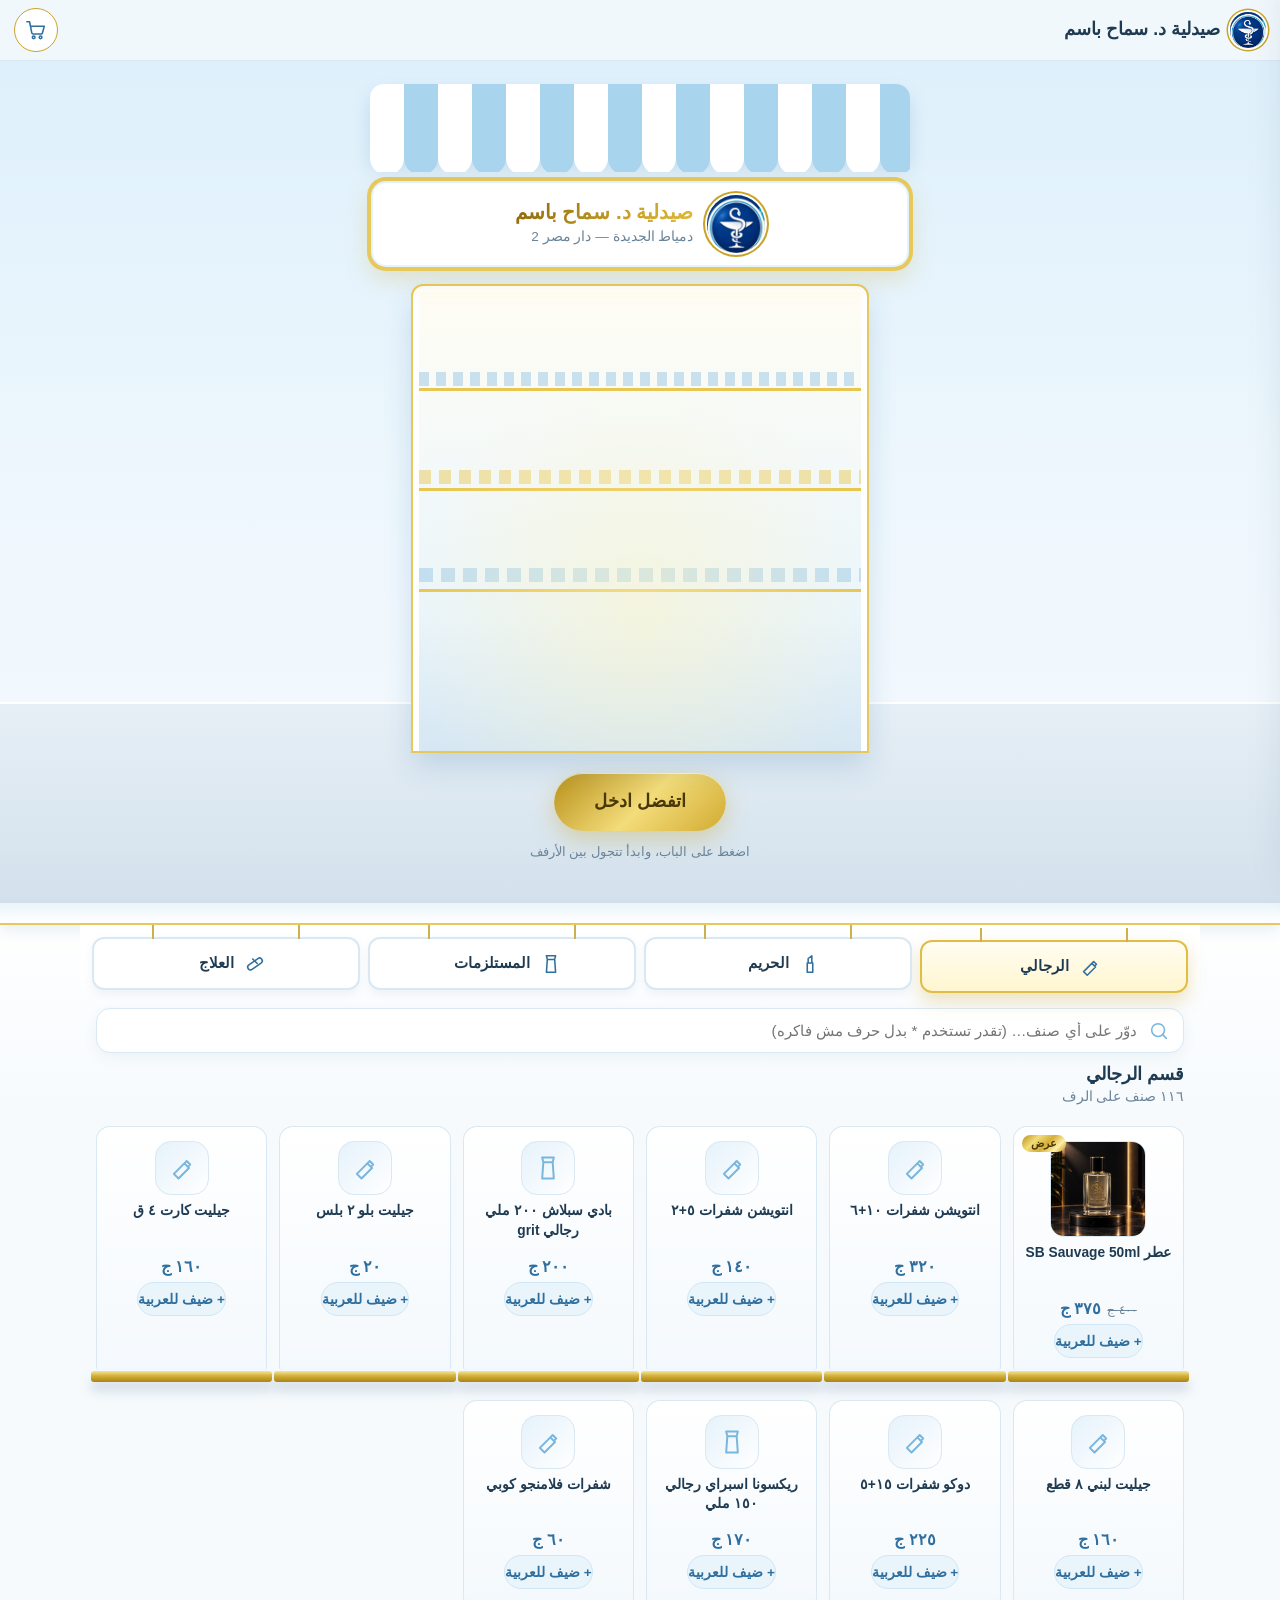
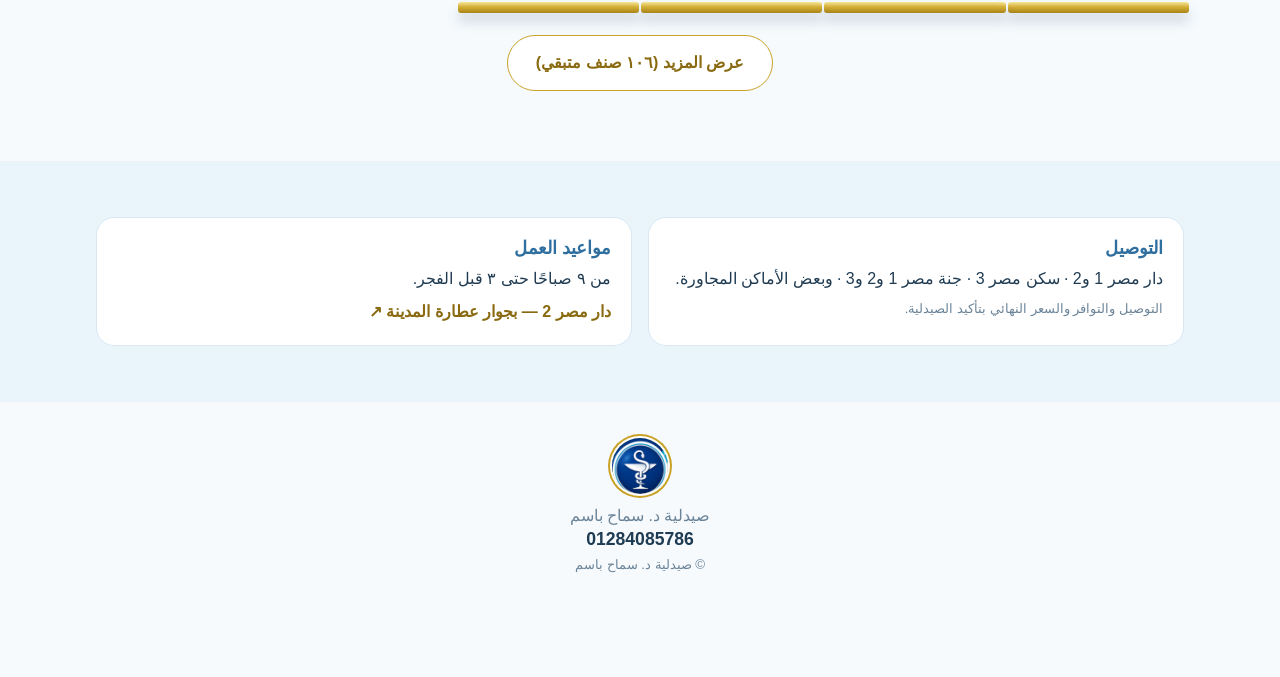
==== commit 750cf671: "Add files via upload" ====
--- a/public/index.html
+++ b/public/index.html
@@ -3,7 +3,7 @@
 <head>
 <meta charset="UTF-8">
 <meta name="viewport" content="width=device-width, initial-scale=1.0, viewport-fit=cover">
-<meta http-equiv="Content-Security-Policy" content="default-src 'self'; script-src 'self'; style-src 'self' https://fonts.googleapis.com 'unsafe-inline'; font-src https://fonts.gstatic.com; img-src 'self' data:; connect-src 'self'; object-src 'none'; base-uri 'self'; form-action 'none'; upgrade-insecure-requests">
+<meta http-equiv="Content-Security-Policy" content="default-src 'self'; script-src 'self'; style-src 'self' https://fonts.googleapis.com 'unsafe-inline'; font-src https://fonts.gstatic.com; img-src 'self' data: https://images.openbeautyfacts.org https://images.openfoodfacts.org; connect-src 'self' https://world.openbeautyfacts.org https://world.openfoodfacts.org; object-src 'none'; base-uri 'self'; form-action 'none'; upgrade-insecure-requests">
 <meta http-equiv="X-Content-Type-Options" content="nosniff">
 <meta name="referrer" content="strict-origin-when-cross-origin">
 <meta name="theme-color" content="#dff0fb">
@@ -77,7 +77,7 @@
     <p class="aisle-title" id="aisleTitle"></p>
     <p class="catalog-status" id="catalogStatus" aria-live="polite">جاري تجهيز الأرفف…</p>
     <div class="shelf-grid" id="productGrid"></div>
-    <div id="sentinel" class="sentinel" aria-hidden="true"></div>
+    <div class="more-wrap"><button type="button" class="btn btn-outline" id="moreBtn" hidden>عرض المزيد</button></div>
 
     <div class="ask-doctor" id="askDoctor" hidden>
       <p>مش لاقي اللي بتدور عليه؟</p>
--- a/public/style.css
+++ b/public/style.css
@@ -97,7 +97,7 @@
 .pack{width:54px;height:54px;border-radius:16px;display:grid;place-items:center;background:linear-gradient(135deg,#e5f2fb,#fff);color:var(--sky-deep);border:1px solid var(--line)}
 .pack .ic{width:28px;height:28px}
 .pack.photo{width:96px;height:96px;padding:0;overflow:hidden;border-radius:14px}
-.pack.photo img{width:100%;height:100%;object-fit:cover}
+.pack.photo img{width:100%;height:100%;object-fit:contain;background:#fff}
 .item h3{font:700 .86rem/1.4 var(--font-b);min-height:3.6em;display:-webkit-box;-webkit-line-clamp:3;-webkit-box-orient:vertical;overflow:hidden;word-break:break-word;direction:auto;unicode-bidi:plaintext}
 .price{font:800 1rem var(--font-d);color:var(--blue)} .price s{font:500 .75rem var(--font-b);color:var(--muted);margin-inline-end:6px}
 .offer-tag{position:absolute;top:8px;inset-inline-end:8px;background:var(--gold-grad);color:#4a3706;font:800 .68rem var(--font-d);padding:2px 9px;border-radius:99px}
@@ -164,3 +164,5 @@
   .brand{font-size:1.1rem}
 }
 @media(prefers-reduced-motion:reduce){*{animation:none!important;transition-duration:.01ms!important;scroll-behavior:auto!important}}
+
+.more-wrap{text-align:center;margin-top:34px}
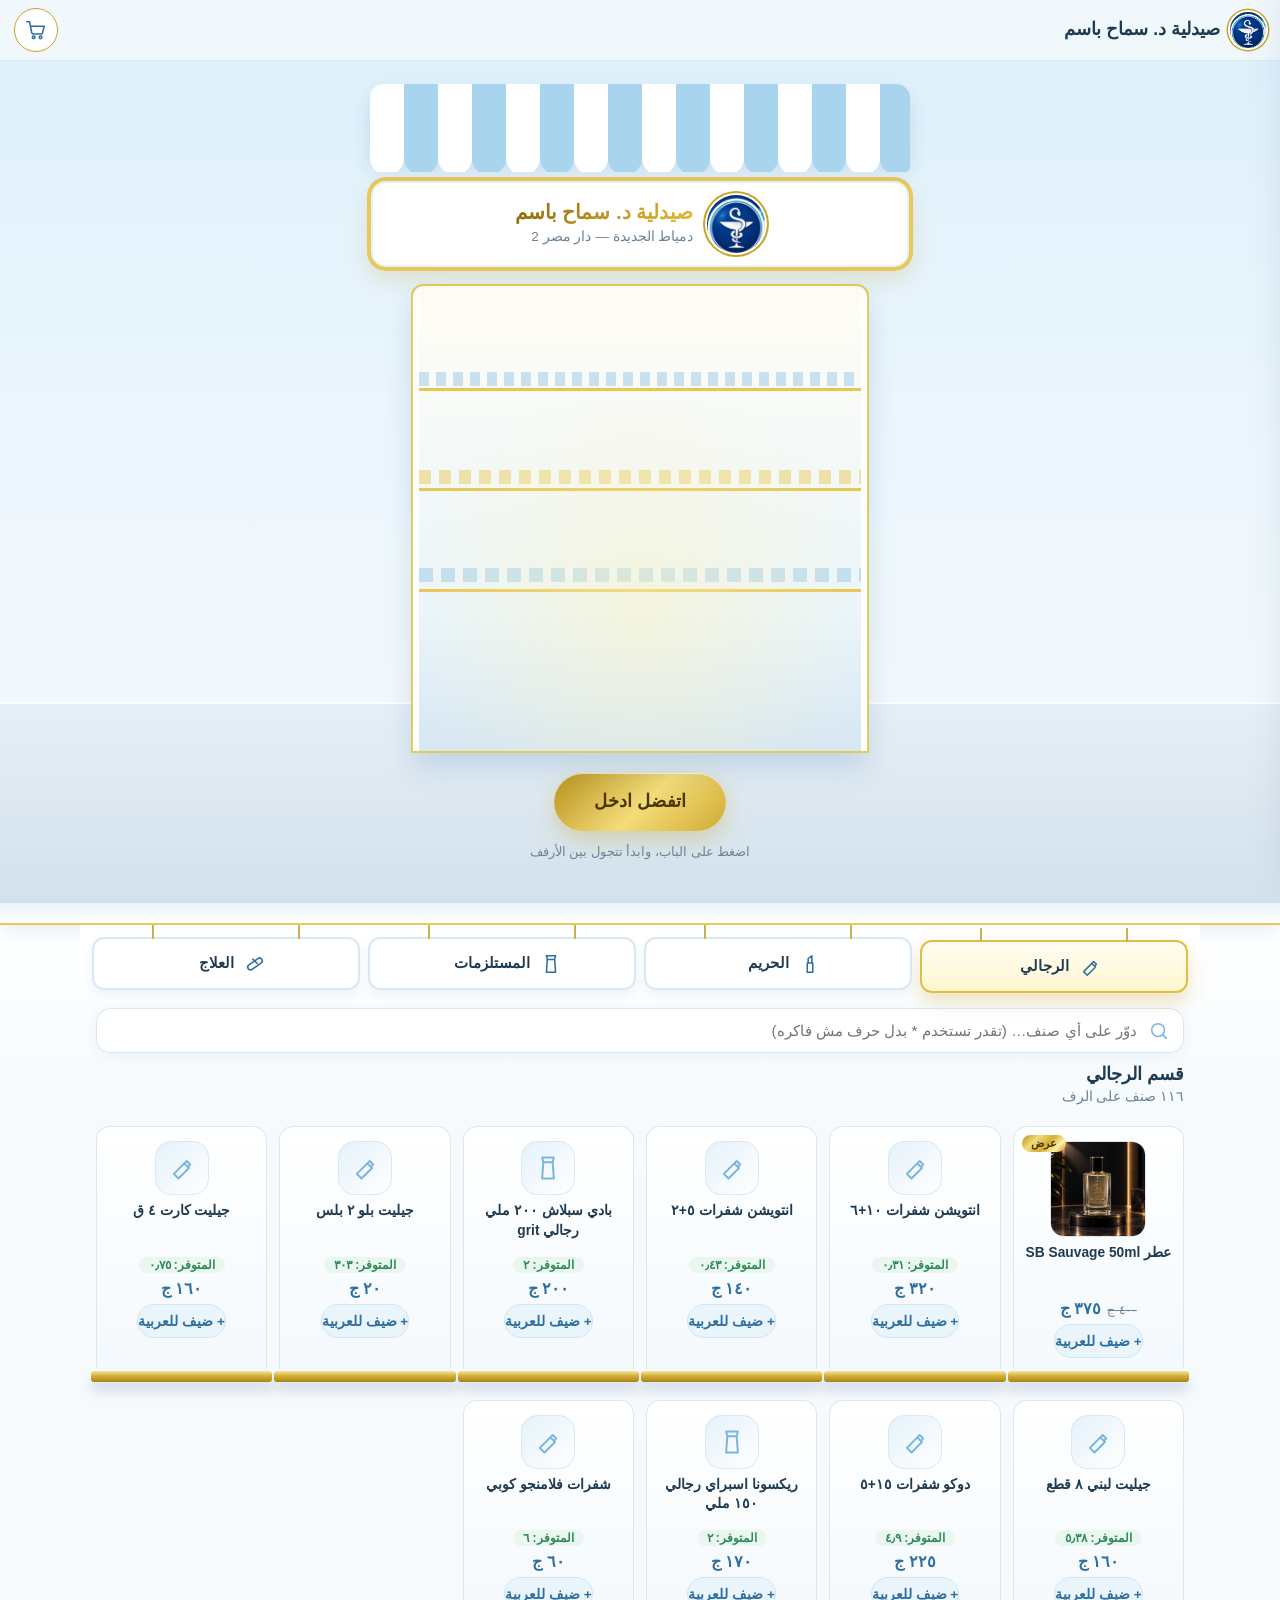
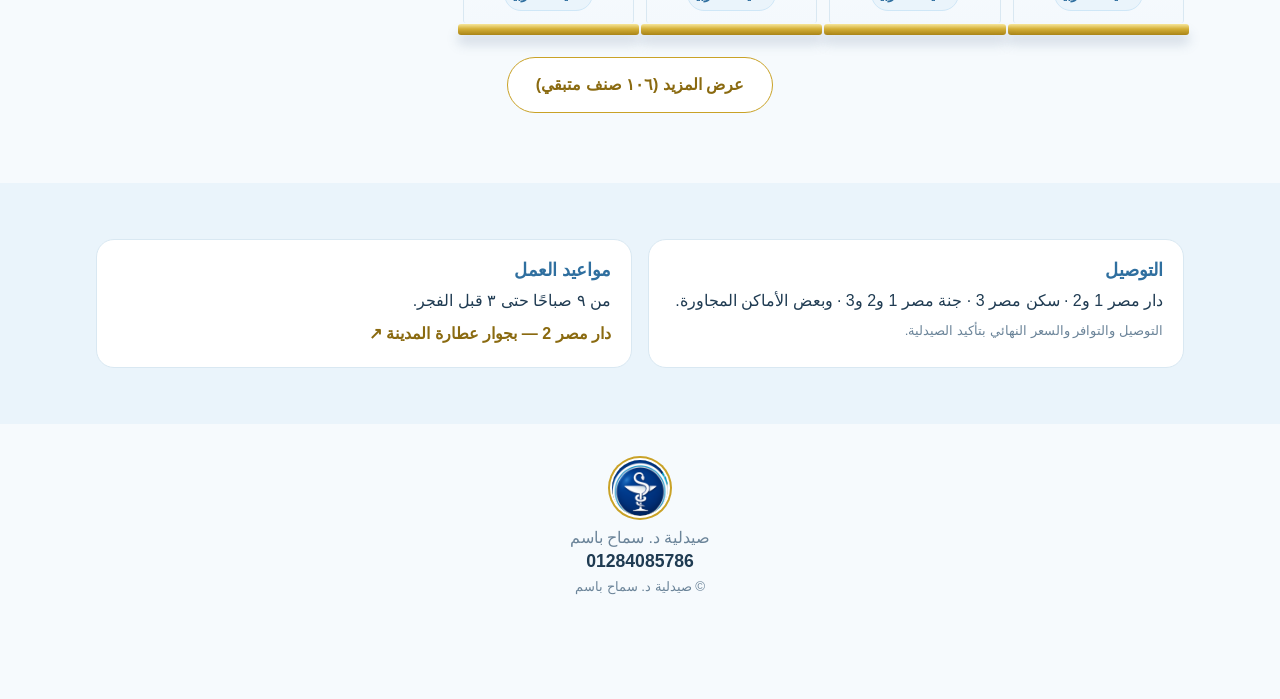
==== commit 7b1e7b9a: "Add files via upload" ====
--- a/public/index.html
+++ b/public/index.html
@@ -3,7 +3,7 @@
 <head>
 <meta charset="UTF-8">
 <meta name="viewport" content="width=device-width, initial-scale=1.0, viewport-fit=cover">
-<meta http-equiv="Content-Security-Policy" content="default-src 'self'; script-src 'self'; style-src 'self' https://fonts.googleapis.com 'unsafe-inline'; font-src https://fonts.gstatic.com; img-src 'self' data: https://images.openbeautyfacts.org https://images.openfoodfacts.org; connect-src 'self' https://world.openbeautyfacts.org https://world.openfoodfacts.org; object-src 'none'; base-uri 'self'; form-action 'none'; upgrade-insecure-requests">
+<meta http-equiv="Content-Security-Policy" content="default-src 'self'; script-src 'self'; style-src 'self' https://fonts.googleapis.com 'unsafe-inline'; font-src https://fonts.gstatic.com; img-src 'self' data:; connect-src 'self'; object-src 'none'; base-uri 'self'; form-action 'none'; upgrade-insecure-requests">
 <meta http-equiv="X-Content-Type-Options" content="nosniff">
 <meta name="referrer" content="strict-origin-when-cross-origin">
 <meta name="theme-color" content="#dff0fb">
--- a/public/style.css
+++ b/public/style.css
@@ -166,3 +166,4 @@
 @media(prefers-reduced-motion:reduce){*{animation:none!important;transition-duration:.01ms!important;scroll-behavior:auto!important}}
 
 .more-wrap{text-align:center;margin-top:34px}
+.stock{font:700 .75rem var(--font-b);color:#2f8a57;background:#eaf7f0;border-radius:99px;padding:1px 10px}
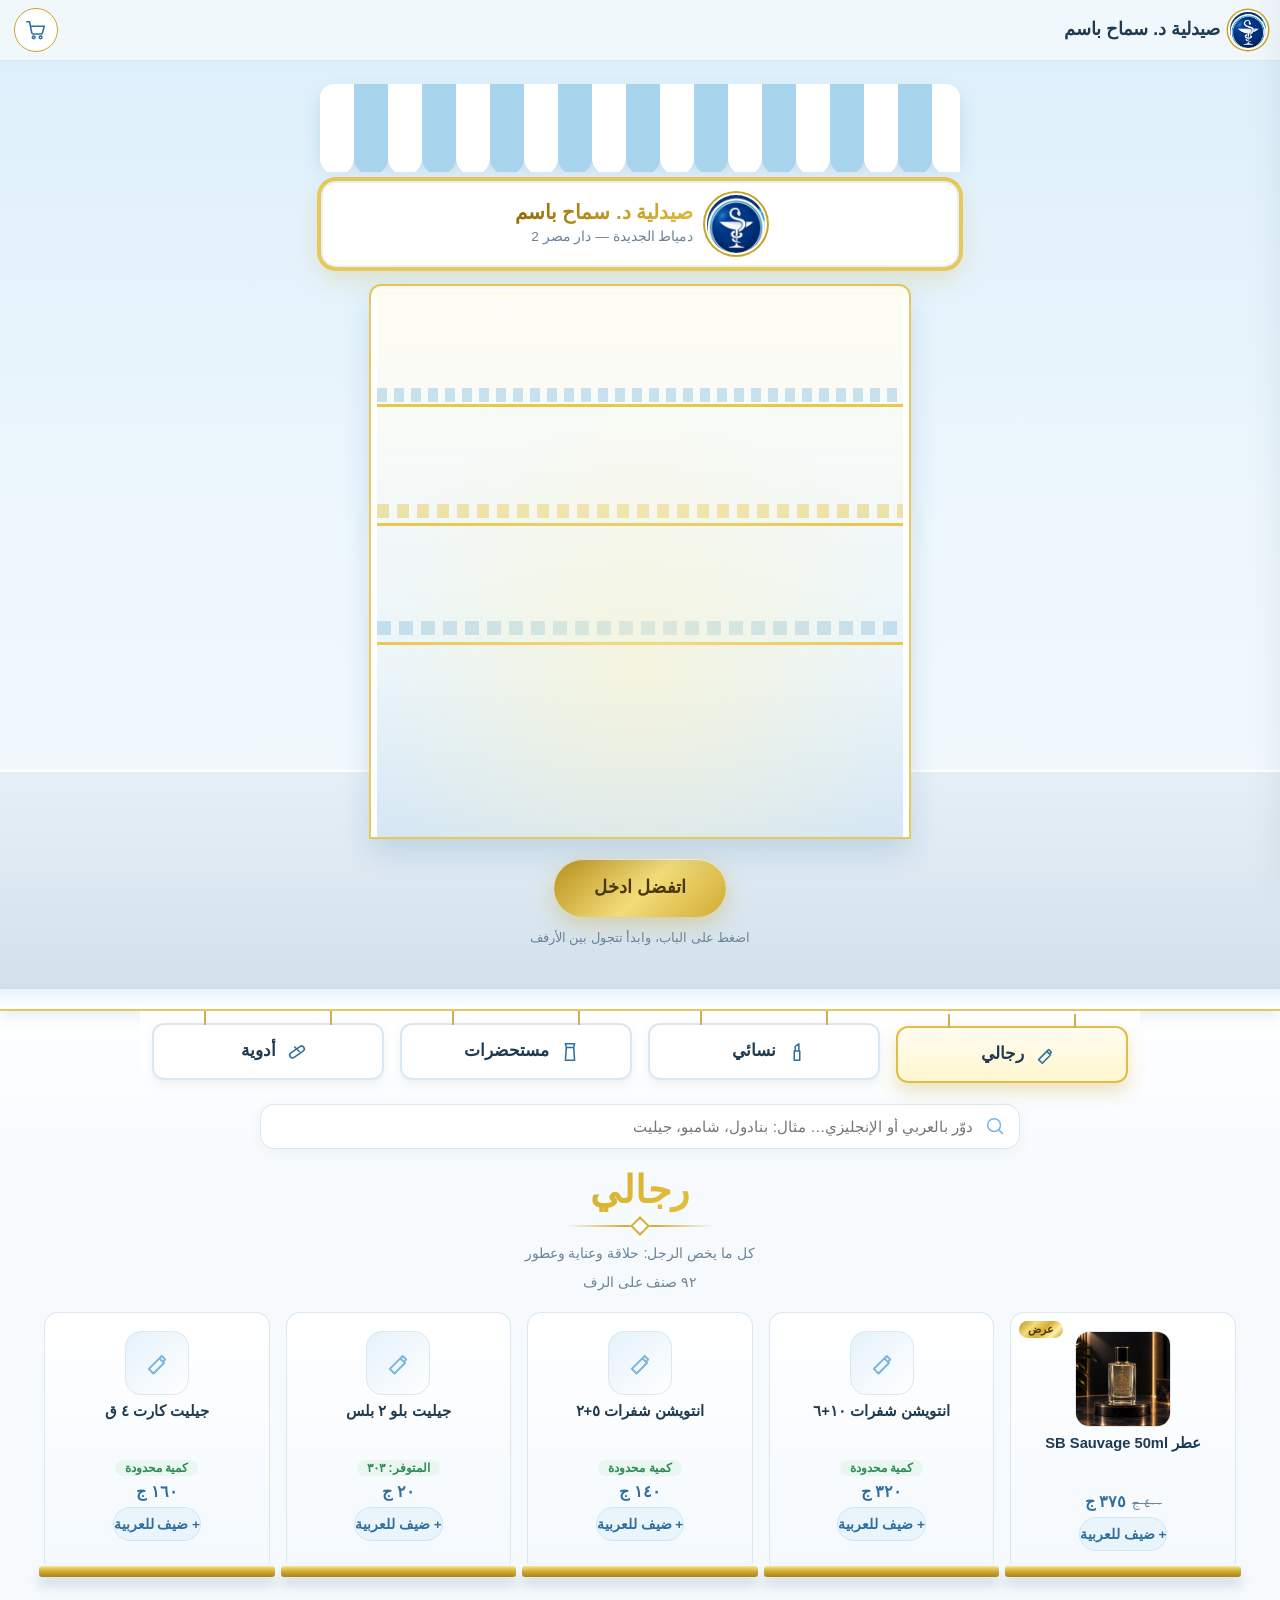
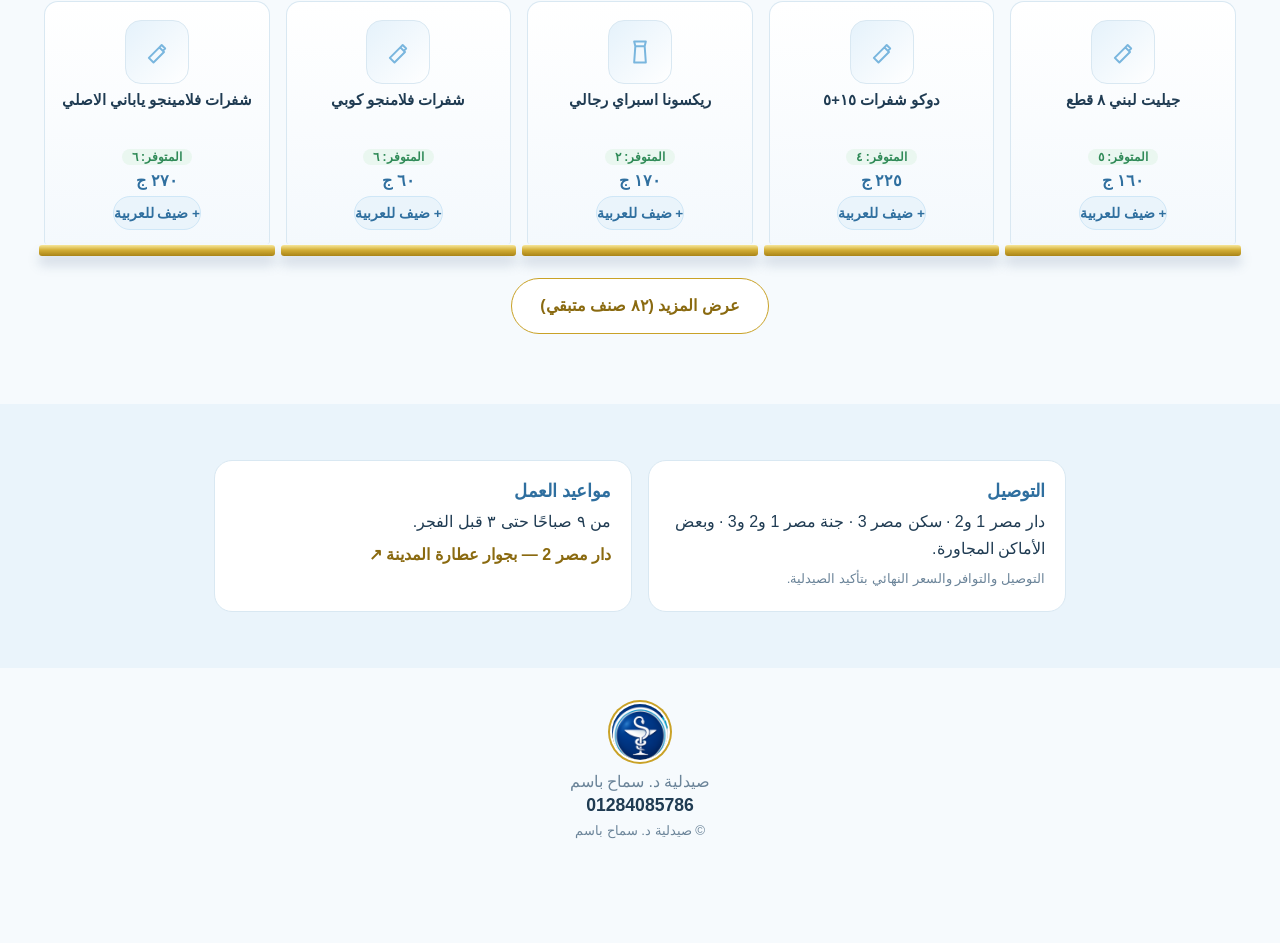
==== commit d40dd58e: "Add files via upload" ====
--- a/public/index.html
+++ b/public/index.html
@@ -55,26 +55,26 @@
 <section class="store" id="store">
   <div class="ceiling" aria-hidden="true"></div>
   <nav class="aisles" id="aisles" aria-label="أقسام الصيدلية">
-    <button type="button" class="aisle is-active" data-sec="men"><svg viewBox="0 0 24 24" class="ic"><path d="M5 17l9-9 4 4-9 9zM14 8l2-2 3 3-2 2"/></svg><b>الرجالي</b><small id="n-men"></small></button>
-    <button type="button" class="aisle" data-sec="women"><svg viewBox="0 0 24 24" class="ic"><path d="M9 21V11h6v10zM10 11V6l4-3v8"/></svg><b>الحريم</b><small id="n-women"></small></button>
-    <button type="button" class="aisle" data-sec="supplies"><svg viewBox="0 0 24 24" class="ic"><path d="M7 3h10l-1 4H8zM8 7l-1 14h10L16 7"/></svg><b>المستلزمات</b><small id="n-supplies"></small></button>
-    <button type="button" class="aisle" data-sec="med"><svg viewBox="0 0 24 24" class="ic"><rect x="3" y="9" width="18" height="6" rx="3" transform="rotate(-35 12 12)"/><path d="M9.5 6.5l5 5"/></svg><b>العلاج</b><small id="n-med"></small></button>
+    <button type="button" class="aisle is-active" data-sec="men"><svg viewBox="0 0 24 24" class="ic"><path d="M5 17l9-9 4 4-9 9zM14 8l2-2 3 3-2 2"/></svg><b>رجالي</b><small id="n-men"></small></button>
+    <button type="button" class="aisle" data-sec="women"><svg viewBox="0 0 24 24" class="ic"><path d="M9 21V11h6v10zM10 11V6l4-3v8"/></svg><b>نسائي</b><small id="n-women"></small></button>
+    <button type="button" class="aisle" data-sec="supplies"><svg viewBox="0 0 24 24" class="ic"><path d="M7 3h10l-1 4H8zM8 7l-1 14h10L16 7"/></svg><b>مستحضرات</b><small id="n-supplies"></small></button>
+    <button type="button" class="aisle" data-sec="med"><svg viewBox="0 0 24 24" class="ic"><rect x="3" y="9" width="18" height="6" rx="3" transform="rotate(-35 12 12)"/><path d="M9.5 6.5l5 5"/></svg><b>أدوية</b><small id="n-med"></small></button>
   </nav>
 
   <div class="container">
     <div class="counter">
       <div class="search-box">
         <svg class="ic search-ic" viewBox="0 0 24 24"><circle cx="11" cy="11" r="7"/><path d="M20 20l-3.5-3.5"/></svg>
-        <input type="text" id="productSearch" class="search-input" placeholder="دوّر على أي صنف… (تقدر تستخدم * بدل حرف مش فاكره)" autocomplete="off" aria-label="بحث عن صنف">
+        <input type="text" id="productSearch" class="search-input" placeholder="دوّر بالعربي أو الإنجليزي… مثال: بنادول، شامبو، جيليت" autocomplete="off" aria-label="بحث عن صنف">
       </div>
       <div class="subchips" id="subChips" hidden>
         <button type="button" class="chip is-active" data-sub="">الكل</button>
-        <button type="button" class="chip" data-sub="care">تجميل وعناية</button>
-        <button type="button" class="chip" data-sub="med">مستلزمات علاجية</button>
+        <button type="button" class="chip" data-sub="care">عناية وتجميل</button>
+        <button type="button" class="chip" data-sub="med">مستلزمات طبية</button>
       </div>
     </div>
 
-    <p class="aisle-title" id="aisleTitle"></p>
+    <div class="sec-head"><h2 id="aisleTitle"></h2><span class="orn" aria-hidden="true"></span><p id="aisleSub"></p></div>
     <p class="catalog-status" id="catalogStatus" aria-live="polite">جاري تجهيز الأرفف…</p>
     <div class="shelf-grid" id="productGrid"></div>
     <div class="more-wrap"><button type="button" class="btn btn-outline" id="moreBtn" hidden>عرض المزيد</button></div>
--- a/public/style.css
+++ b/public/style.css
@@ -86,7 +86,7 @@
 .subchips{display:flex;gap:8px;overflow-x:auto;padding-bottom:2px}
 .chip{padding:8px 16px;border-radius:99px;border:1.5px solid var(--line);background:#fff;font:700 .85rem var(--font-d);color:var(--blue);white-space:nowrap;transition:all .25s}
 .chip.is-active{background:var(--gold-grad);border-color:#d9b53c;color:#4a3706}
-.aisle-title{font:800 1.15rem var(--font-d);margin-top:10px}
+
 .catalog-status{font-size:.85rem;color:var(--muted);margin-bottom:14px}
 
 /* الأرفف */
@@ -167,3 +167,37 @@
 
 .more-wrap{text-align:center;margin-top:34px}
 .stock{font:700 .75rem var(--font-b);color:#2f8a57;background:#eaf7f0;border-radius:99px;padding:1px 10px}
+
+/* عنوان القسم */
+.sec-head{text-align:center;margin:18px 0 6px}
+.sec-head h2{font:800 clamp(1.7rem,5vw,2.4rem)/1.2 var(--font-d);letter-spacing:.5px;background:linear-gradient(135deg,#8a6508 0%,#c9a227 35%,#e3bd3a 55%,#9a7410 100%);-webkit-background-clip:text;background-clip:text;color:transparent}
+.orn{display:block;width:150px;height:14px;margin:6px auto 8px;background:
+  linear-gradient(90deg,transparent,#d4af37 40%,#d4af37 60%,transparent) center/100% 2px no-repeat;position:relative}
+.orn::after{content:'';position:absolute;left:50%;top:50%;width:10px;height:10px;background:#fff;border:2px solid #d4af37;transform:translate(-50%,-50%) rotate(45deg)}
+.sec-head p{color:var(--muted);font-size:.9rem;max-width:560px;margin:0 auto}
+.catalog-status{text-align:center}
+
+/* تابلت */
+@media(min-width:600px){
+  .container{padding:0 24px}
+  .shelf-grid{grid-template-columns:repeat(3,1fr)}
+  .shopfront{width:min(80vw,600px)}
+}
+/* ديسكتوب */
+@media(min-width:1000px){
+  .container{max-width:1240px}
+  .shelf-grid{grid-template-columns:repeat(5,1fr);gap:36px 16px}
+  .aisles{max-width:1000px;gap:16px}
+  .aisle b{font-size:1.05rem}
+  .counter{max-width:760px;margin-inline:auto}
+  .shopfront{width:640px}
+  .item{padding:18px 14px 14px}
+  .pack{width:64px;height:64px}
+  .item h3{font-size:.92rem}
+  .info-grid{max-width:900px;margin:0 auto}
+}
+@media(min-width:1500px){.shelf-grid{grid-template-columns:repeat(6,1fr)}.container{max-width:1380px}}
+@media(max-width:360px){.aisle b{font-size:.82rem}.shelf-grid{grid-template-columns:repeat(2,1fr);gap:28px 8px}.item{padding:12px 6px}}
+
+.store{scroll-margin-top:40px}
+.counter{margin-top:14px}
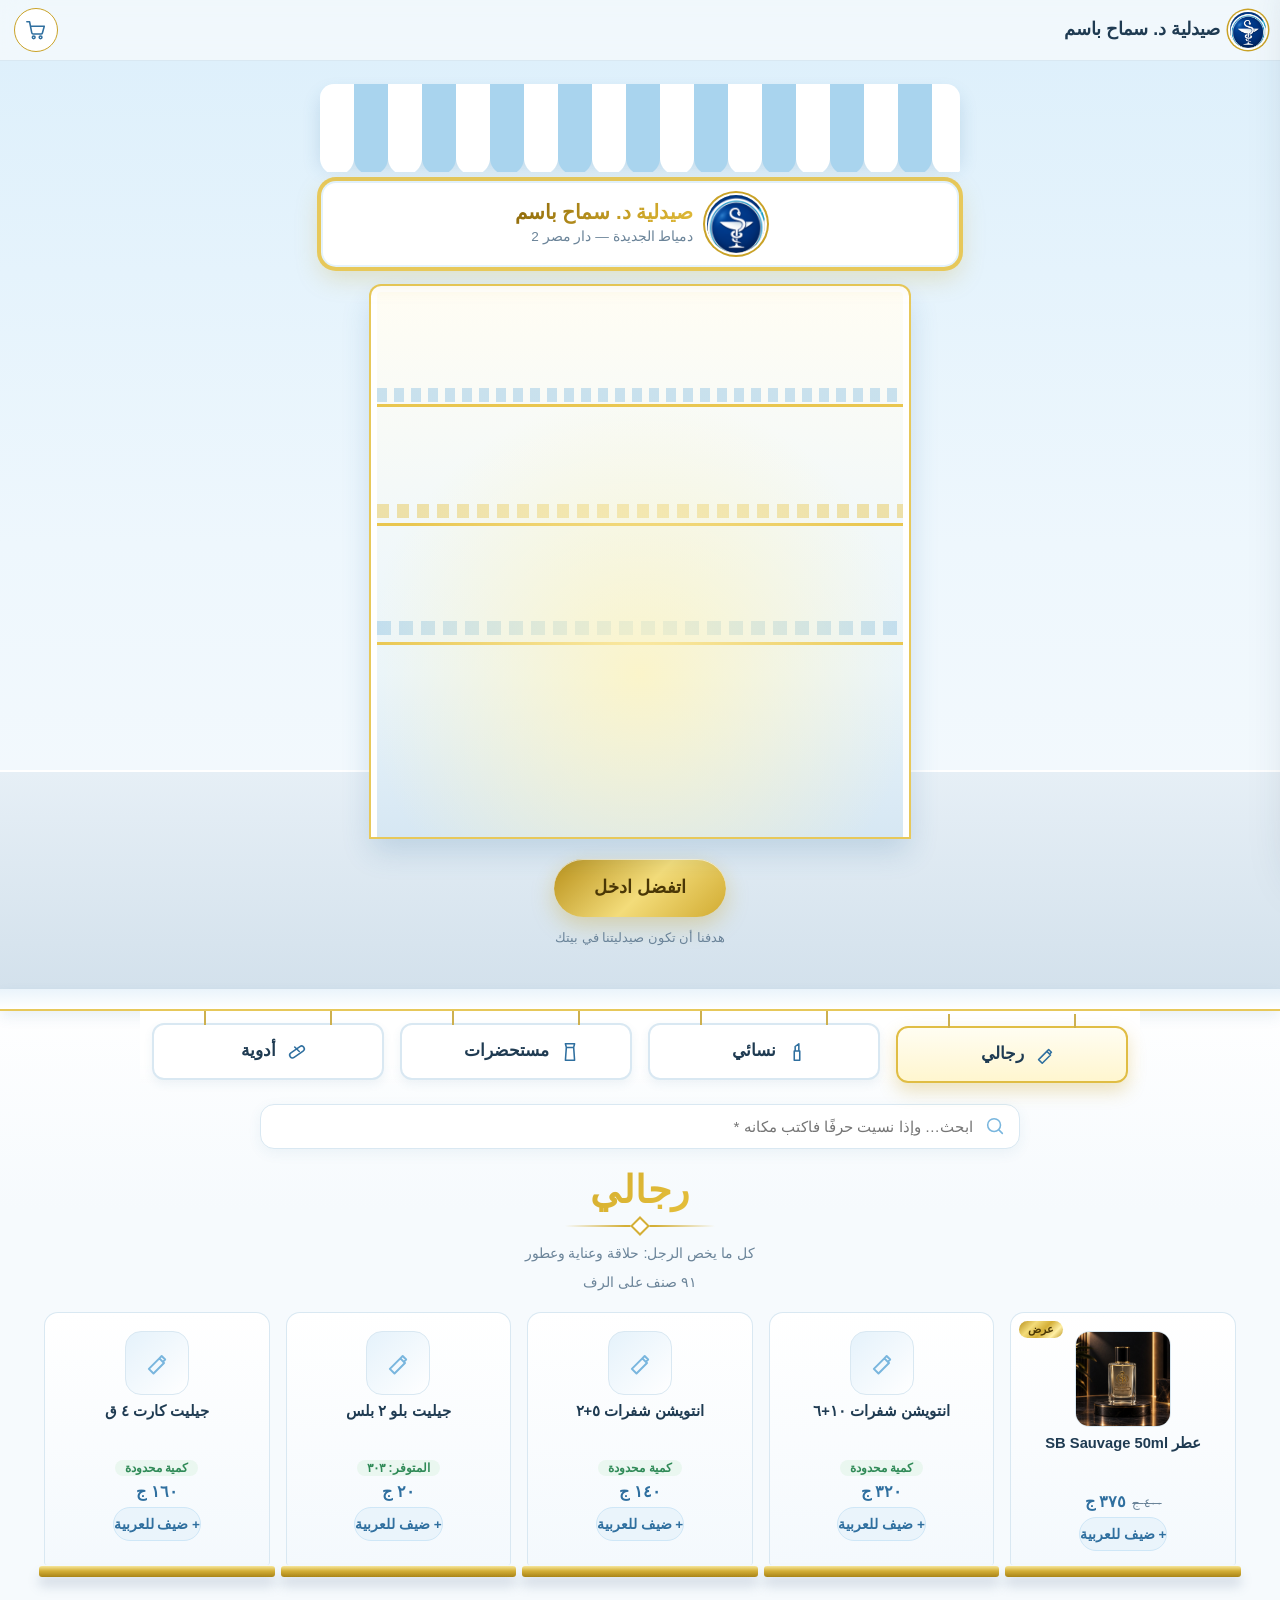
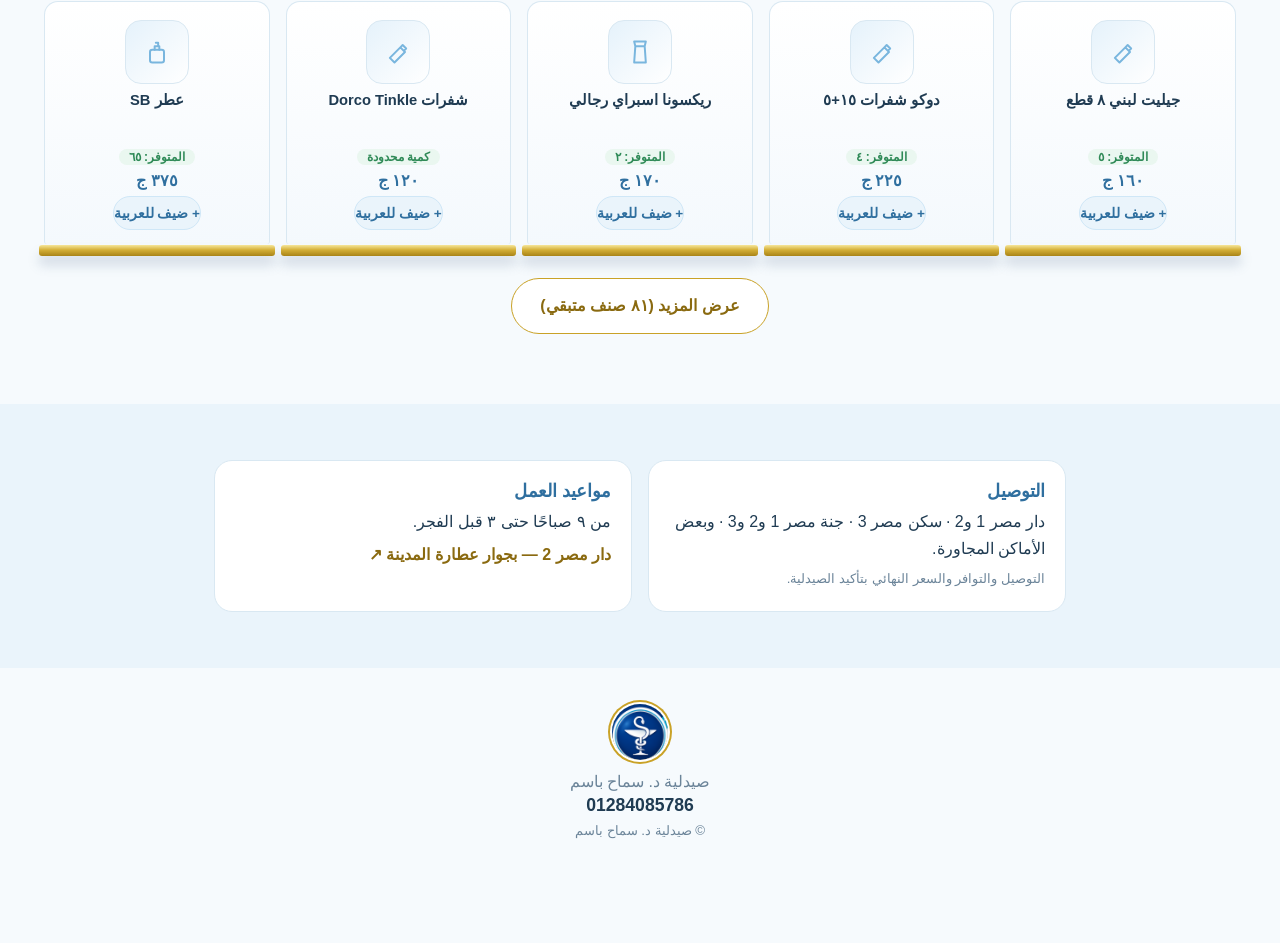
==== commit 4319a6ea: "Add files via upload" ====
--- a/public/index.html
+++ b/public/index.html
@@ -40,14 +40,14 @@
         <p>دمياط الجديدة — دار مصر 2</p>
       </div>
     </div>
-    <div class="doorway">
+    <div class="doorway" id="doorway">
       <div class="inside" aria-hidden="true"><i class="glow"></i></div>
       <button type="button" class="door door-r" id="doorR" aria-label="افتح الباب"><span class="handle"></span></button>
       <button type="button" class="door door-l" id="doorL" aria-label="افتح الباب"><span class="handle"></span></button>
       <div class="open-tag">مفتوح<small>٩ ص — ٣ فجرًا</small></div>
     </div>
     <button type="button" class="btn btn-gold enter-btn" id="enterBtn">اتفضل ادخل</button>
-    <p class="enter-hint">اضغط على الباب، وابدأ تتجول بين الأرفف</p>
+    <p class="enter-hint">هدفنا أن تكون صيدليتنا في بيتك</p>
   </div>
 </section>
 
@@ -65,7 +65,7 @@
     <div class="counter">
       <div class="search-box">
         <svg class="ic search-ic" viewBox="0 0 24 24"><circle cx="11" cy="11" r="7"/><path d="M20 20l-3.5-3.5"/></svg>
-        <input type="text" id="productSearch" class="search-input" placeholder="دوّر بالعربي أو الإنجليزي… مثال: بنادول، شامبو، جيليت" autocomplete="off" aria-label="بحث عن صنف">
+        <input type="text" id="productSearch" class="search-input" placeholder="ابحث… وإذا نسيت حرفًا فاكتب مكانه *" autocomplete="off" aria-label="بحث عن صنف">
       </div>
       <div class="subchips" id="subChips" hidden>
         <button type="button" class="chip is-active" data-sub="">الكل</button>
@@ -143,6 +143,13 @@
   </div>
 </aside>
 
+<div class="portal" id="portal" aria-hidden="true"></div>
+
+<button type="button" class="dim-btn" id="dimBtn" hidden aria-label="تبديل الإضاءة" title="تبديل الإضاءة">
+  <svg viewBox="0 0 24 24" class="ic ic-sun"><circle cx="12" cy="12" r="4"/><path d="M12 2v2M12 20v2M4.9 4.9l1.4 1.4M17.7 17.7l1.4 1.4M2 12h2M20 12h2M4.9 19.1l1.4-1.4M17.7 6.3l1.4-1.4"/></svg>
+  <svg viewBox="0 0 24 24" class="ic ic-moon"><path d="M20 14.5A8 8 0 0 1 9.5 4a8 8 0 1 0 10.5 10.5z"/></svg>
+</button>
+
 <div class="toast" id="toast" role="status" aria-live="polite"></div>
 
 <script src="script.js"></script>
--- a/public/style.css
+++ b/public/style.css
@@ -201,3 +201,60 @@
 
 .store{scroll-margin-top:40px}
 .counter{margin-top:14px}
+
+/* ====================== دخول الصيدلية (كاميرا) ====================== */
+.shopfront{will-change:transform}
+.entrance.diving .enter-btn,.entrance.diving .enter-hint{opacity:0;transition:opacity .5s}
+.entrance.diving .sign,.entrance.diving .awning{transition:opacity 1.2s .5s;opacity:.0}
+.entrance.diving .inside{filter:brightness(1.08)}
+.entrance.open .glow{opacity:1;animation:none}
+.portal{position:fixed;inset:0;z-index:100;pointer-events:none;opacity:0;transition:opacity 1s ease;background:radial-gradient(circle at 50% 50%,#fffdf0 0%,#eef7fd 70%)}
+.portal.in{opacity:1;transition-duration:.55s}
+body.arriving .store{animation:arrive 1.1s var(--ease) both}
+@keyframes arrive{from{transform:scale(1.045);filter:blur(3px)}to{transform:none;filter:none}}
+
+/* ====================== زر الإضاءة العائم ====================== */
+.dim-btn{position:fixed;z-index:55;inset-inline-end:14px;bottom:calc(16px + env(safe-area-inset-bottom,0px));width:46px;height:46px;border-radius:50%;display:grid;place-items:center;color:var(--blue);background:rgba(255,255,255,.7);backdrop-filter:blur(10px);-webkit-backdrop-filter:blur(10px);border:1.5px solid rgba(201,162,39,.55);box-shadow:0 8px 20px rgba(47,111,159,.18);opacity:.78;transition:opacity .3s,transform .3s var(--ease)}
+.dim-btn:hover{opacity:1;transform:scale(1.07)}
+.dim-btn .ic-moon{display:block}.dim-btn .ic-sun{display:none}
+.dim-btn.is-dim .ic-moon{display:none}.dim-btn.is-dim .ic-sun{display:block}
+
+/* ====================== الإضاءة الخافتة (٣ فجرًا – ٨ صباحًا) ====================== */
+html[data-night]{--bg:#0e1823;--white:#152433;--mist:#1a2d40;--sky:#27425b;--sky-deep:#6aa5cc;--blue:#8fc4e8;--ink:#e6eef5;--muted:#8aa3b6;--line:#243c52}
+body,.topbar,.store,.aisle,.item,.search-input,.chip,.drawer,.cart-row,.field,.info-card{transition:background-color .6s,border-color .6s,color .6s}
+html[data-night] body::after{content:'';position:fixed;inset:0;z-index:20;pointer-events:none;background:radial-gradient(ellipse at 50% 38%,transparent 35%,rgba(2,6,12,.55) 100%)}
+html[data-night] .topbar{background:rgba(14,24,35,.82)}
+html[data-night] .entrance{background:linear-gradient(180deg,#0a121b 0%,#101d2a 60%,var(--bg) 100%)}
+html[data-night] .entrance::before{background:linear-gradient(#17232f,#0f1923);border-top-color:#23384d}
+html[data-night] .awning{background:repeating-linear-gradient(90deg,#26394d 0 34px,#3b5f80 34px 68px);box-shadow:0 10px 18px rgba(0,0,0,.4)}
+html[data-night] .sign{background:#101c28;box-shadow:0 0 0 3px #8a6f1f,0 0 28px rgba(230,190,70,.28)}
+html[data-night] .sign h1{filter:drop-shadow(0 0 9px rgba(235,195,75,.5))}
+html[data-night] .doorway{border-color:#1d3144;box-shadow:0 0 0 2px #8a6f1f,0 14px 30px rgba(0,0,0,.5);background:#101c28}
+html[data-night] .inside{background:
+  repeating-linear-gradient(90deg,rgba(121,182,222,.28) 0 10px,transparent 10px 17px) 0 18%/100% 14px no-repeat,
+  repeating-linear-gradient(90deg,rgba(231,200,90,.38) 0 12px,transparent 12px 20px) 0 40%/100% 14px no-repeat,
+  repeating-linear-gradient(90deg,rgba(121,182,222,.28) 0 14px,transparent 14px 22px) 0 62%/100% 14px no-repeat,
+  linear-gradient(180deg,#4a3f22,#2a3a4d 70%,#1a2735)}
+html[data-night] .inside::before{opacity:.7}
+html[data-night] .glow{background:radial-gradient(circle at 50% 70%,rgba(255,214,120,.85),transparent 62%);opacity:.9}
+html[data-night] .door{background:linear-gradient(120deg,rgba(40,64,88,.88),rgba(20,36,54,.72) 60%,rgba(40,64,88,.85));border-color:#2a4660;box-shadow:inset 0 0 0 1px #3a5f80}
+html[data-night] .open-tag{background:#101c28;color:#e8c85a}
+html[data-night] .store{background:linear-gradient(180deg,#0e1823 0,var(--bg) 220px)}
+html[data-night] .ceiling{background:linear-gradient(#15232f,#0e1823);border-bottom-color:#8a6f1f}
+html[data-night] .aisles{background:linear-gradient(var(--bg) 60%,rgba(14,24,35,0))}
+html[data-night] .aisle.is-active{background:linear-gradient(#3a3220,#2b2618);border-color:#b8962c}
+html[data-night] .search-input,html[data-night] .chip,html[data-night] .field,html[data-night] .info-card,html[data-night] .ask-doctor,html[data-night] .cart-row{background:var(--white)}
+html[data-night] .chip.is-active{background:var(--gold-grad);color:#4a3706}
+html[data-night] .item{background:linear-gradient(#182a3a,#132130)}
+html[data-night] .item::after{filter:brightness(.78)}
+html[data-night] .pack{background:linear-gradient(135deg,#1f3448,#182a3a)}
+html[data-night] .stock{background:#143325;color:#6fd39a}
+html[data-night] .total-row{background:linear-gradient(#3a3220,#2b2618);border-color:#8a6f1f}
+html[data-night] .orn::after{background:var(--bg)}
+html[data-night] .cashier{background:#0b141d}
+html[data-night] .portal{background:radial-gradient(circle at 50% 50%,#3a3220 0%,#0e1823 70%)}
+html[data-night] .dim-btn{background:rgba(21,36,51,.7);color:#e8c85a;box-shadow:0 8px 20px rgba(0,0,0,.45);opacity:.6}
+html[data-night] .dim-btn:hover{opacity:.95}
+html[data-night] .brand-logo,html[data-night] .sign-logo,html[data-night] .footer-logo{filter:brightness(.9)}
+html[data-night] .aisle{background:var(--white);border-color:var(--line)}
+html[data-night] .aisle.is-active{background:linear-gradient(#3a3220,#2b2618);border-color:#b8962c}
